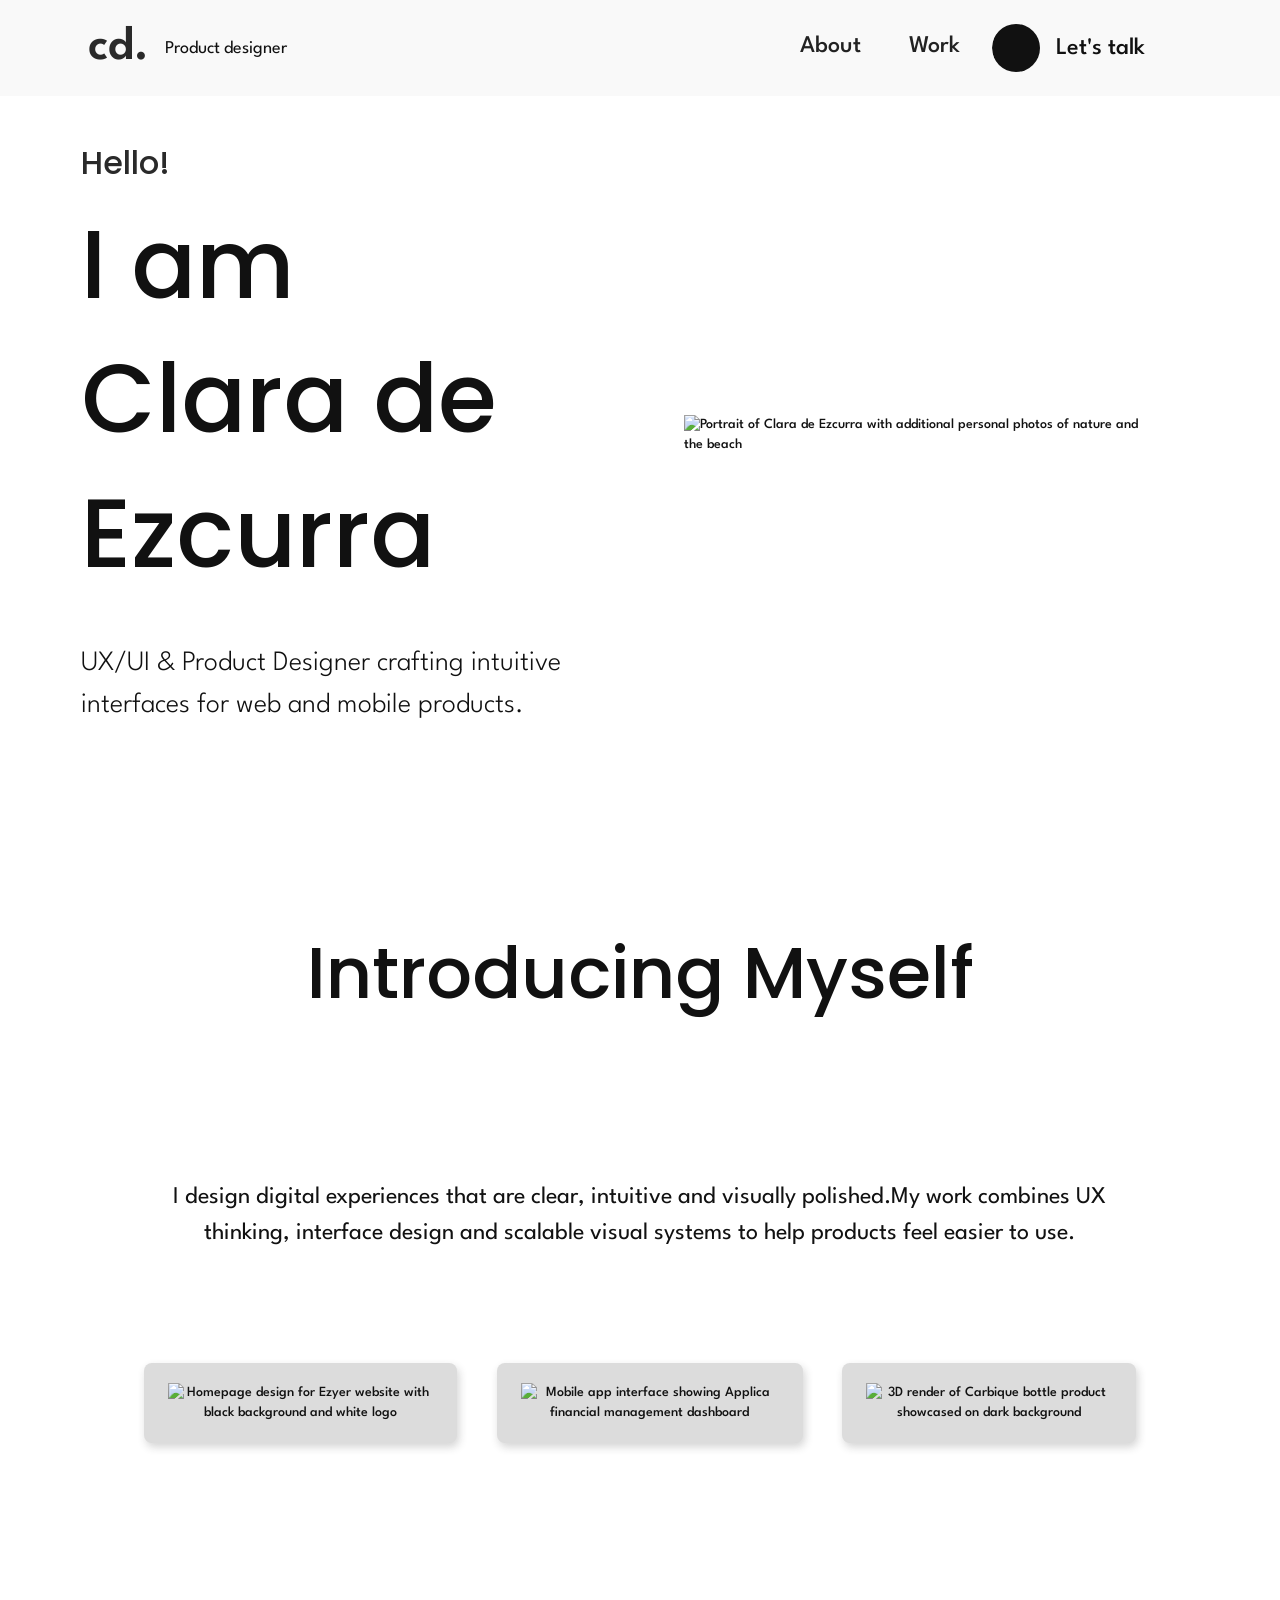
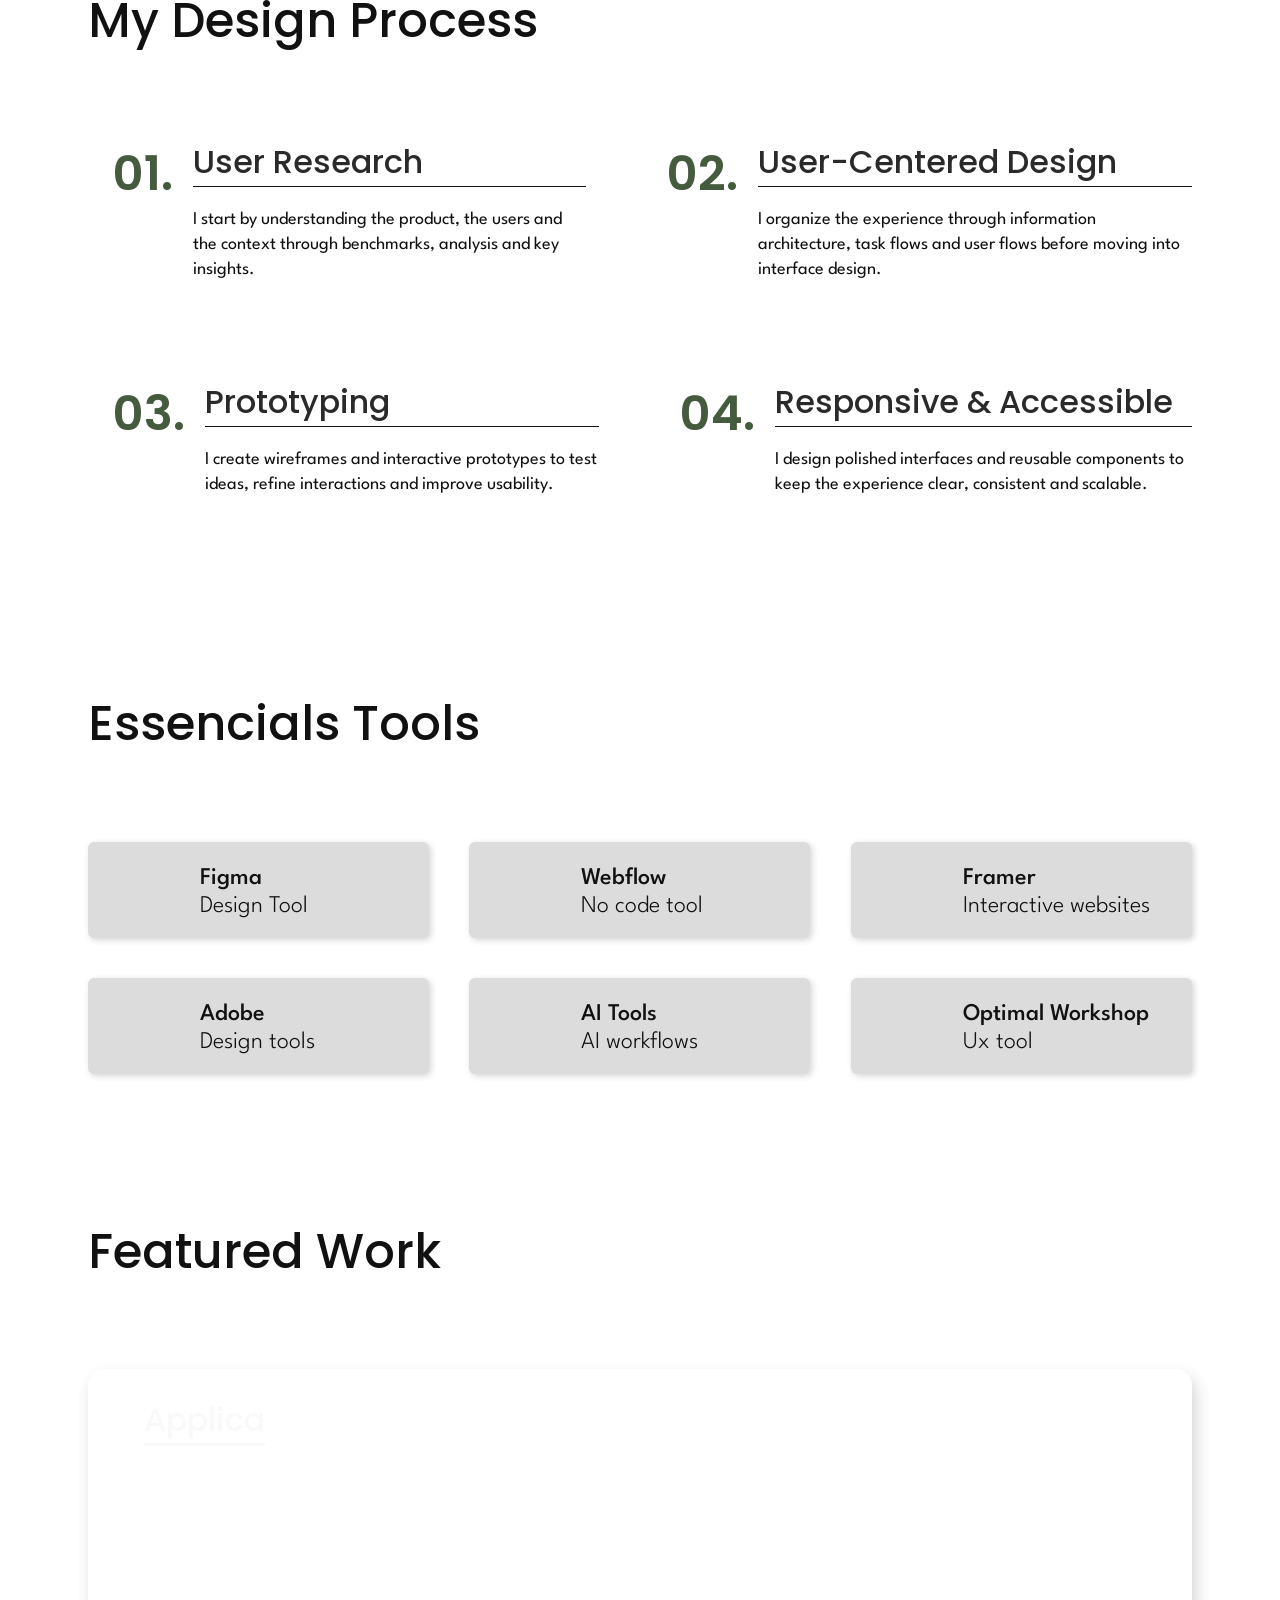
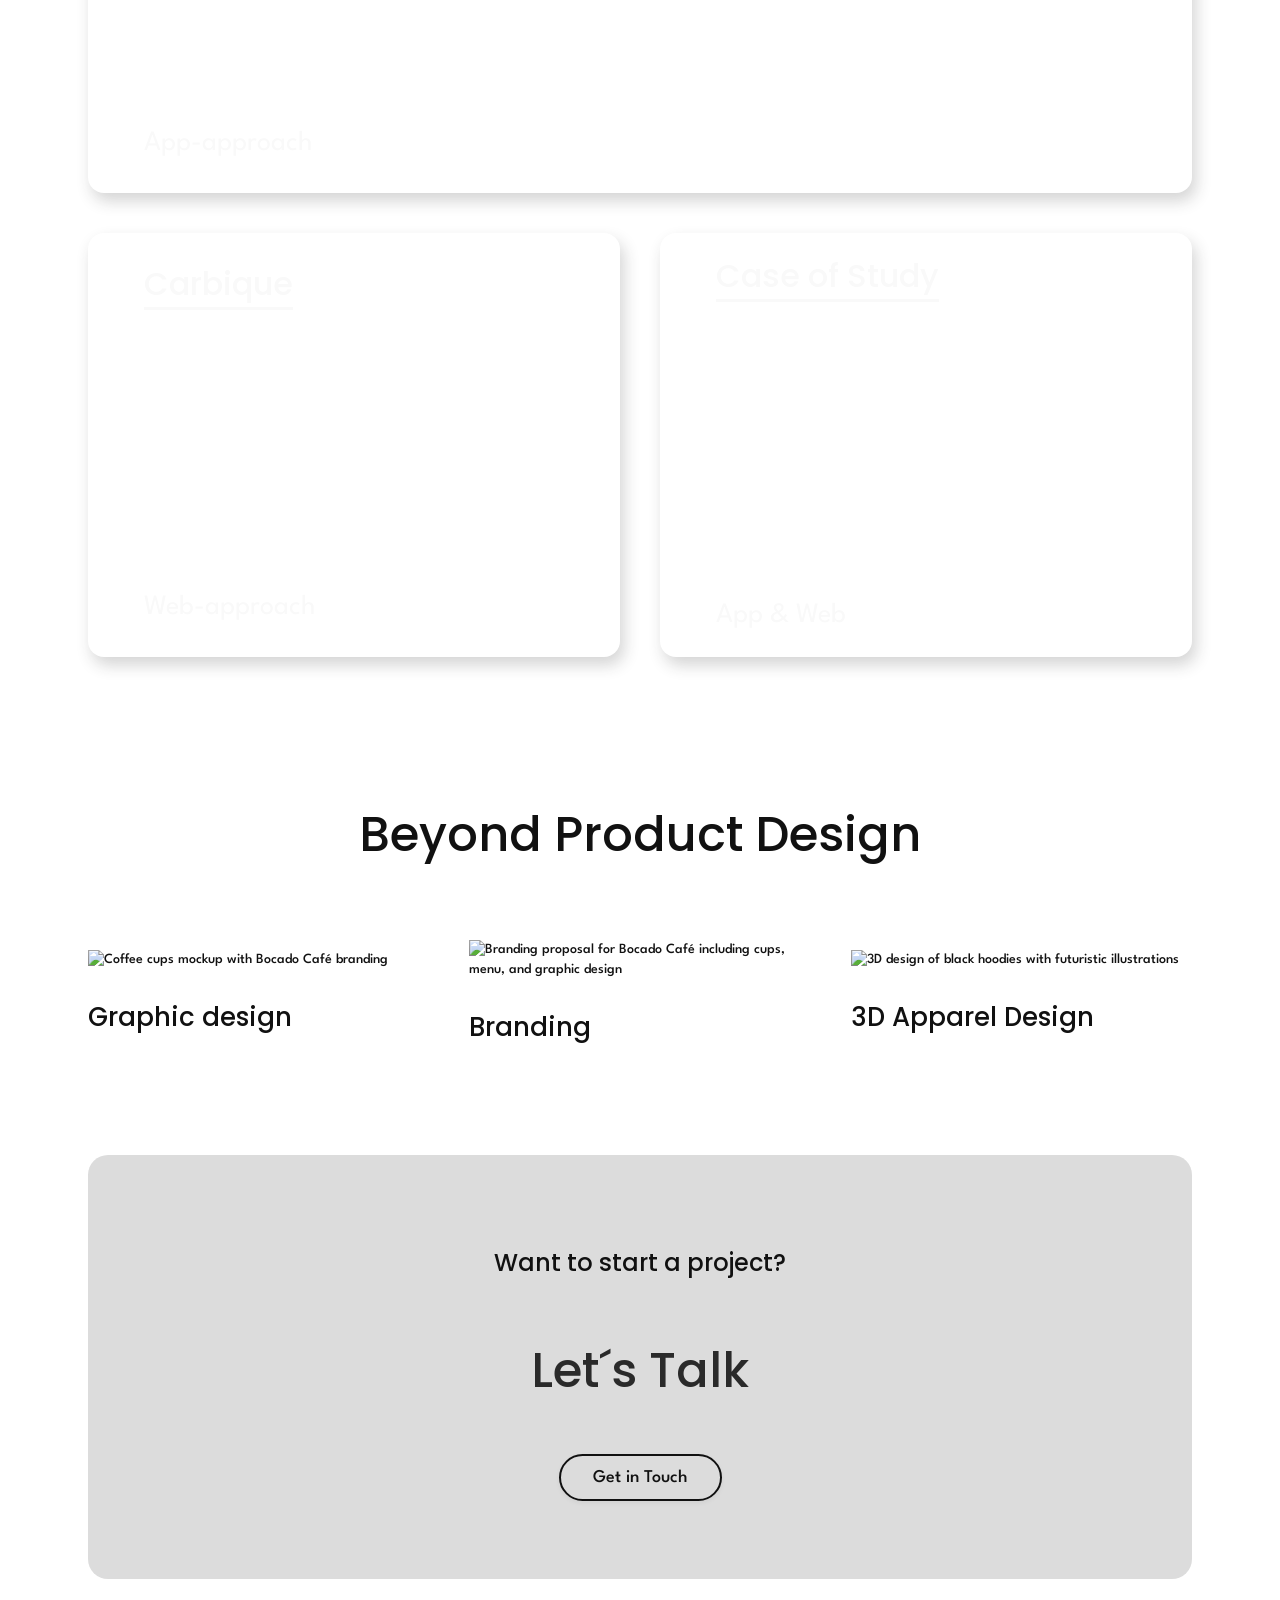
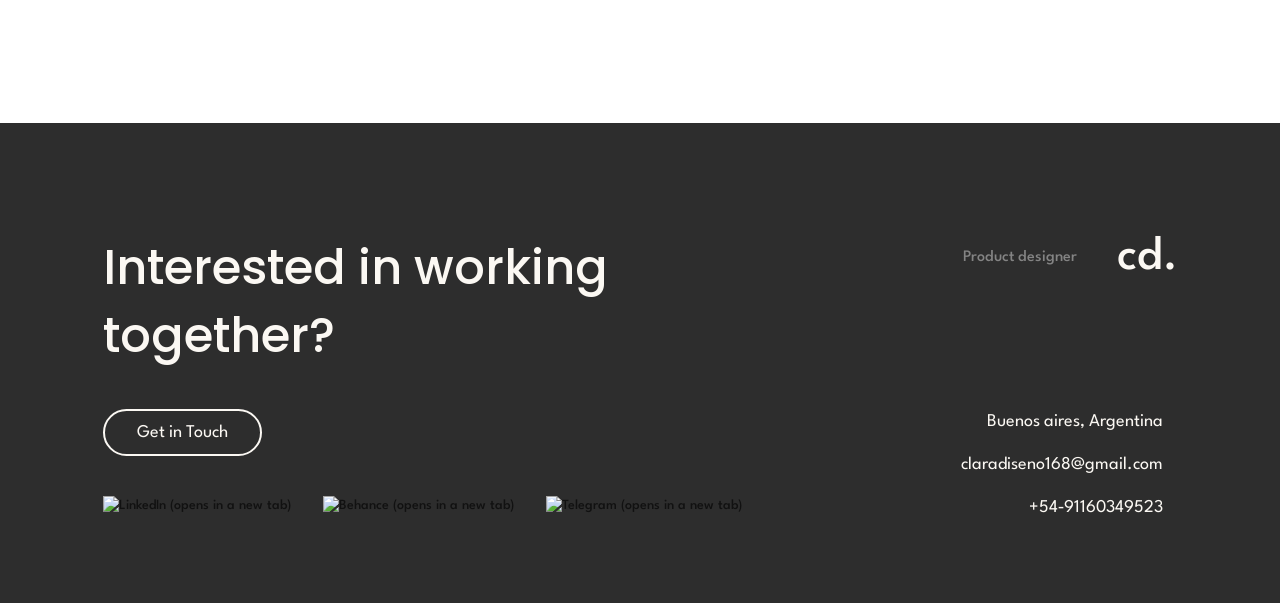
==== index.html @ dd74e13c "Portfolio: réplica estática del sitio de Webflow para Vercel Co-Authored-By: Claude Opus 5.5 <norepl" ====
<!DOCTYPE html>
<html lang="en">
<head>
<meta charset="utf-8">
<title>Clara de Ezcurra | Product Designer Portfolio</title>
<meta name="description" content="Product Designer focused on creating functional, aesthetic, and user-centered digital experiences. Portfolio showcasing UI, UX, and web design projects.">
<meta name="viewport" content="width=device-width, initial-scale=1">
<meta property="og:title" content="Clara de Ezcurra | Product Designer Portfolio">
<meta property="og:description" content="Product Designer focused on creating functional, aesthetic, and user-centered digital experiences. Portfolio showcasing UI, UX, and web design projects.">
<meta property="og:type" content="website">
<meta property="og:url" content="https://clarasportfolio.vercel.app/">
<meta name="twitter:card" content="summary_large_image">
<link rel="canonical" href="https://clarasportfolio.vercel.app/">
<link rel="icon" href="/favicon.svg" type="image/svg+xml">
<link rel="preload" href="/fonts/league-spartan-latin-500-normal.woff2" as="font" type="font/woff2" crossorigin>
<link rel="preload" href="/fonts/poppins-latin-600-normal.woff2" as="font" type="font/woff2" crossorigin>
<link rel="stylesheet" href="/js/vendor/lenis.css">
<link rel="stylesheet" href="/css/base.css">
<link rel="stylesheet" href="/css/site.css">

</head>
<body data-hide-on-scroll>
<a class="skip-link" href="#main">Skip to content</a>
<header class="navbar-4 w-nav">
  <div class="container-12 w-container">
    <a href="/" class="brand w-nav-brand" aria-label="Clara de Ezcurra, home">
      <div class="lgobrand" aria-hidden="true">cd.</div>
      <div class="text-block-25">Product designer</div>
    </a>
    <nav class="nav-menu-2 w-nav-menu" id="nav-menu" aria-label="Main">
      <a href="/about-me" class="nav-link w-nav-link">About</a>
      <a href="/#work" class="nav-link w-nav-link">Work</a>
      <div class="w-layout-hflex flex-block-48">
        <a href="mailto:claradiseno168@gmail.com" class="button4-3 w-inline-block">
          <div class="button4_circle-3"><img src="/assets/6a122b95b4c33bf17f386be2.svg" class="button2_icon-2" alt="" loading="eager" fetchpriority="high" decoding="async"></div>
          <div class="button4_text-3">Let's talk</div>
          <div class="button4_bg-2" aria-hidden="true"></div>
        </a>
      </div>
    </nav>
    <button type="button" class="menu-button-2 w-nav-button" aria-controls="nav-menu" aria-expanded="false" aria-label="Open menu">
      <img src="/assets/67b505e43dc3bf76cfbc0050.svg" class="image-33" alt="" loading="eager" fetchpriority="high" decoding="async">
    </button>
  </div>
</header>
<main id="main" tabindex="-1">
<section class="hero-section tablet" aria-labelledby="hero-title">
  <div class="heading-wrapper tablet">
    <p class="hero-heading tablet as-h5" data-reveal="1">Hello!</p>
    <div class="div-block-7">
      <h1 id="hero-title" class="heading-2 tablet" data-reveal>I am Clara de Ezcurra</h1>
      <p class="text-xlarge light tablet" data-reveal>UX/UI &amp; Product Designer crafting intuitive interfaces for web and mobile products.</p>
    </div>
  </div>
  <div class="div-block-8 tablet">
    <div data-parallax><img src="/assets/67b367d6f199a003d23c5b06.webp" class="image tablet" alt="Portrait of Clara de Ezcurra with additional personal photos of nature and the beach" loading="eager" fetchpriority="high" decoding="async" data-reveal="1"></div>
  </div>
</section>
<section class="w-layout-blockcontainer contenedor w-container" aria-labelledby="intro-title">
  <h2 id="intro-title" class="heading-introudcing tablet" data-reveal>Introducing Myself</h2>
  <p class="text-large light introducing tablet" data-reveal>I design digital experiences that are clear, intuitive and visually polished.My work combines UX thinking, interface design and scalable visual systems to help products feel easier to use.</p>
</section>
<div class="w-layout-blockcontainer container-13 w-container">
  <div class="w-layout-hflex flex-block-9 hover-zoom" data-reveal><img src="/assets/68d1d4e7781fc45c1fa7ff4a.png" class="image-34" alt="Homepage design for Ezyer website with black background and white logo" loading="lazy" decoding="async"></div>
  <div class="w-layout-hflex flex-block-9 hover-zoom" data-reveal="1"><img src="/assets/68d1d6213025be05b1f449aa.webp" class="image-34" alt="Mobile app interface showing Applica financial management dashboard" loading="lazy" decoding="async"></div>
  <div class="w-layout-hflex flex-block-9 hover-zoom" data-reveal="2"><img src="/assets/68d1d63fd07b756a6a6fa7e3.png" class="image-34" alt="3D render of Carbique bottle product showcased on dark background" loading="lazy" decoding="async"></div>
</div>
<section class="w-layout-hflex container-14" aria-labelledby="process-title">
  <div class="w-layout-vflex flex-block-10 home" data-reveal>
    <h3 id="process-title" class="heading-19">My Design Process</h3>
    <img src="/assets/67b3ca93bcd35b8eb468a129.svg" class="image-35" alt="" loading="lazy" decoding="async">
  </div>
  <div class="w-layout-hflex flex-block-11 _1">
    <div class="w-layout-hflex flex-block-14" data-reveal>
          <p class="heading-20 as-h4" aria-hidden="true">01.</p>
          <div class="w-layout-vflex flex-block-12">
            <div class="w-layout-vflex flex-block-13"><h4 class="heading-22 as-h5"><span class="sr-only">01. </span>User Research</h4></div>
            <p class="paragraph">I start by understanding the product, the users and the context through benchmarks, analysis and key insights.</p>
          </div>
        </div>
    <div class="w-layout-hflex flex-block-14" data-reveal>
          <p class="heading-20 as-h4" aria-hidden="true">02.</p>
          <div class="w-layout-vflex flex-block-12">
            <div class="w-layout-vflex flex-block-13"><h4 class="heading-22 largo as-h5"><span class="sr-only">02. </span>User-Centered Design</h4></div>
            <p class="paragraph">I organize the experience through information architecture, task flows and user flows before moving into interface design.</p>
          </div>
        </div>
  </div>
  <div class="w-layout-hflex flex-block-11">
    <div class="w-layout-hflex flex-block-14" data-reveal>
          <p class="heading-20 as-h4" aria-hidden="true">03.</p>
          <div class="w-layout-vflex flex-block-12">
            <div class="w-layout-vflex flex-block-13"><h4 class="heading-22 as-h5"><span class="sr-only">03. </span>Prototyping</h4></div>
            <p class="paragraph">I create wireframes and interactive prototypes to test ideas, refine interactions and improve usability.</p>
          </div>
        </div>
    <div class="w-layout-hflex flex-block-14" data-reveal>
          <p class="heading-20 as-h4" aria-hidden="true">04.</p>
          <div class="w-layout-vflex flex-block-12">
            <div class="w-layout-vflex flex-block-13"><h4 class="heading-22 largo as-h5"><span class="sr-only">04. </span>Responsive &amp; Accessible</h4></div>
            <p class="paragraph">I design polished interfaces and reusable components to keep the experience clear, consistent and scalable.</p>
          </div>
        </div>
  </div>
</section>
<section class="w-layout-vflex container-15" aria-labelledby="tools-title">
  <div class="w-layout-vflex flex-block-10 home" data-reveal>
    <h3 id="tools-title" class="heading-19">Essencials Tools</h3>
    <img src="/assets/67b3ca93bcd35b8eb468a129.svg" class="image-35" alt="" loading="lazy" decoding="async">
  </div>
  <div class="w-layout-hflex flex-block-15">
    <ul class="w-layout-hflex flex-block-17" role="list" style="list-style:none;margin:0;padding:0" data-reveal>
      <li class="w-layout-hflex flex-block-16" data-reveal>
            <img src="/assets/67ae2e5777fc1a4f2176844a.svg" class="image-38" alt="" loading="lazy" decoding="async">
            <div class="w-layout-hflex flex-block-18">
              <p class="paragraph-3">Figma</p>
              <p class="paragraph-4">Design Tool</p>
            </div>
          </li>
      <li class="w-layout-hflex flex-block-16" data-reveal="1">
            <img src="/assets/67ae344b33299da66de775b0.svg" class="image-38" alt="" loading="lazy" decoding="async">
            <div class="w-layout-hflex flex-block-18">
              <p class="paragraph-3">Webflow</p>
              <p class="paragraph-4">No code tool</p>
            </div>
          </li>
      <li class="w-layout-hflex flex-block-16" data-reveal="2">
            <img src="/assets/6a12352b23be8647e995f497.svg" class="image-38" alt="" loading="lazy" decoding="async">
            <div class="w-layout-hflex flex-block-18">
              <p class="paragraph-3">Framer</p>
              <p class="paragraph-4">Interactive websites</p>
            </div>
          </li>
    </ul>
    <ul class="w-layout-hflex flex-block-17" role="list" style="list-style:none;margin:0;padding:0" data-reveal>
      <li class="w-layout-hflex flex-block-16" data-reveal>
            <img src="/assets/6a1236b55d4aa63df29efef5.svg" class="image-38" alt="" loading="lazy" decoding="async">
            <div class="w-layout-hflex flex-block-18">
              <p class="paragraph-3">Adobe </p>
              <p class="paragraph-4">Design tools</p>
            </div>
          </li>
      <li class="w-layout-hflex flex-block-16" data-reveal="1">
            <img src="/assets/6a123ab5418a4b94fd72cd28.svg" class="image-38" alt="" loading="lazy" decoding="async">
            <div class="w-layout-hflex flex-block-18">
              <p class="paragraph-3">AI Tools</p>
              <p class="paragraph-4">AI workflows</p>
            </div>
          </li>
      <li class="w-layout-hflex flex-block-16" data-reveal="2">
            <img src="/assets/67ae33bc33299da66de6ed6d.svg" class="image-38" alt="" loading="lazy" decoding="async">
            <div class="w-layout-hflex flex-block-18">
              <p class="paragraph-3">Optimal Workshop</p>
              <p class="paragraph-4">Ux tool</p>
            </div>
          </li>
    </ul>
  </div>
</section>
<section id="work" class="w-layout-hflex container-16" aria-labelledby="work-title">
  <div class="w-layout-vflex flex-block-10 home" data-reveal>
    <h3 id="work-title" class="heading-19">Featured Work</h3>
    <img src="/assets/67b3ca93bcd35b8eb468a129.svg" class="image-35" alt="" loading="lazy" decoding="async">
  </div>
  <div class="w-layout-hflex flex-block-19">
    <a href="/applica" class="flex-block-20 w-inline-block hover-zoom" data-reveal>
      <div class="w-layout-vflex flex-block-21">
        <div class="text-block-28 app">Applica</div>
        <div class="text-block-29">App-approach</div>
      </div>
      <img src="/assets/67b48dfcf7be58d9970e5ed2.svg" class="image-39" alt="" loading="lazy" decoding="async">
    </a>
    <div class="w-layout-hflex flex-block-22">
      <a href="/carbique" class="flex-block-23 w-inline-block hover-zoom" data-reveal>
        <div class="w-layout-vflex flex-block-21">
          <div class="text-block-28">Carbique</div>
          <div class="text-block-29">Web-approach</div>
        </div>
        <img src="/assets/67b48dfcf7be58d9970e5ed2.svg" class="image-40" alt="" loading="lazy" decoding="async">
      </a>
      <a href="/case-of-stufy" class="case-of-study w-inline-block hover-zoom" data-reveal="1">
        <img src="/assets/67b48dfcf7be58d9970e5ed2.svg" class="image-40" alt="" loading="lazy" decoding="async">
        <div class="w-layout-vflex flex-block-21">
          <div class="text-block-28">Case of Study</div>
          <div class="text-block-29">App &amp; Web</div>
        </div>
      </a>
    </div>
  </div>
</section>
<section class="w-layout-vflex flex-block-24" aria-labelledby="beyond-title">
  <h3 id="beyond-title" class="heading-19" data-reveal>Beyond Product Design</h3>
  <ul class="w-layout-hflex flex-block-26" role="list" style="list-style:none;margin:0;padding:0">
    <li class="w-layout-vflex flex-block-27" data-reveal>
      <img src="/assets/68d3f9e705dfa0e5f7a19545.png" class="image-41" alt="Coffee cups mockup with Bocado Café branding" loading="lazy" decoding="async" data-reveal>
      <h4 class="heading-24">Graphic design</h4>
    </li>
    <li class="w-layout-vflex flex-block-27" data-reveal="1">
      <img src="/assets/68d3fb6bd72daea6e05f9b42.webp" class="image-41" alt="Branding proposal for Bocado Café including cups, menu, and graphic design" loading="lazy" decoding="async" data-reveal="1">
      <h4 class="heading-24">Branding</h4>
    </li>
    <li class="w-layout-vflex flex-block-27" data-reveal="2">
      <img src="/assets/68d3fb86029a071ce89bd195.webp" class="image-41" alt="3D design of black hoodies with futuristic illustrations" loading="lazy" decoding="async" data-reveal="2">
      <h4 class="heading-24">3D Apparel Design</h4>
    </li>
  </ul>
</section>
<section class="w-layout-vflex flex-block-28" aria-labelledby="cta-title" data-reveal>
  <div class="w-layout-vflex flex-block-29">
    <p class="heading-26 as-h5">Want to start a project?</p>
    <h2 id="cta-title" class="heading-28 as-h1">Let´s Talk</h2>
    <a href="mailto:claradiseno168@gmail.com" class="button w-button">Get in Touch</a>
  </div>
</section>
</main>
<footer class="footer-black">
  <div class="contenedor-principal-footer">
    <div class="w-layout-blockcontainer container-left-footer w-container">
      <div class="wrapper-get-in-touch">
        <h2 class="heading-15 as-h1">Interested in working together?</h2>
        <a href="mailto:claradiseno168@gmail.com" class="footer-button w-button">Get in Touch</a>
        <ul class="w-layout-hflex wrapper-figma" role="list" style="list-style:none;margin:0;padding:0">
          <li><a href="https://www.linkedin.com/in/clara-de-ezcurra-6296ba208/" class="w-inline-block" target="_blank" rel="noopener"><img src="/assets/67b89d28336baea608632e98.svg" class="image-10" alt="LinkedIn (opens in a new tab)" loading="lazy" decoding="async"></a></li>
          <li><a href="https://www.behance.net/claradiseo" class="w-inline-block" target="_blank" rel="noopener"><img src="/assets/67b89d60f9a79e5d617b1d8a.svg" class="image-12" alt="Behance (opens in a new tab)" loading="lazy" decoding="async"></a></li>
          <li><a href="https://t.me/claradeezcurra" class="w-inline-block" target="_blank" rel="noopener"><img src="/assets/67c5dfd8311103d1bea06ae4.svg" class="image-11" alt="Telegram (opens in a new tab)" loading="lazy" decoding="async"></a></li>
        </ul>
      </div>
    </div>
    <div class="w-layout-blockcontainer container-5 w-container">
      <div class="wrapper-logo-f">
        <div class="text-block-6">Product designer</div>
        <p class="heading-16 as-h1" aria-hidden="true">cd.</p>
      </div>
      <address class="w-layout-vflex wrapper-datos" style="font-style:normal">
        <div class="text-block-7">Buenos aires, Argentina</div>
        <a class="text-block-7" href="mailto:claradiseno168@gmail.com" style="text-decoration:none">claradiseno168@gmail.com</a>
        <a class="text-block-7" href="tel:+5491160349523" style="text-decoration:none">+54&#8209;91160349523</a>
      </address>
    </div>
  </div>
</footer>
<script src="/js/vendor/lenis.min.js" defer></script>
<script src="/js/main.js" defer></script>
</body>
</html>
---- js/vendor/lenis.css ----
html.lenis,
html.lenis body {
  height: auto;
}

.lenis.lenis-smooth {
  scroll-behavior: auto !important;
}

.lenis.lenis-smooth [data-lenis-prevent] {
  overscroll-behavior: contain;
}

.lenis.lenis-stopped {
  overflow: hidden;
}

.lenis.lenis-smooth iframe {
  pointer-events: none;
}
---- css/base.css ----
/* Tipografías alojadas en el propio sitio (antes: Google Fonts vía WebFont.js) */
@font-face{font-family:"League Spartan";font-style:normal;font-weight:300;font-display:swap;src:url(/fonts/league-spartan-latin-300-normal.woff2) format("woff2")}
@font-face{font-family:"League Spartan";font-style:normal;font-weight:400;font-display:swap;src:url(/fonts/league-spartan-latin-400-normal.woff2) format("woff2")}
@font-face{font-family:"League Spartan";font-style:normal;font-weight:500;font-display:swap;src:url(/fonts/league-spartan-latin-500-normal.woff2) format("woff2")}
@font-face{font-family:"League Spartan";font-style:normal;font-weight:600;font-display:swap;src:url(/fonts/league-spartan-latin-600-normal.woff2) format("woff2")}
@font-face{font-family:Poppins;font-style:normal;font-weight:400;font-display:swap;src:url(/fonts/poppins-latin-400-normal.woff2) format("woff2")}
@font-face{font-family:Poppins;font-style:normal;font-weight:500;font-display:swap;src:url(/fonts/poppins-latin-500-normal.woff2) format("woff2")}
@font-face{font-family:Poppins;font-style:normal;font-weight:600;font-display:swap;src:url(/fonts/poppins-latin-600-normal.woff2) format("woff2")}

/* Equivalente a normalize.css + webflow.css (solo lo que usa el sitio) */
*,*::before,*::after{box-sizing:border-box}
html{height:100%;-webkit-text-size-adjust:100%;font-family:sans-serif}
body{margin:0;min-height:100%;background-color:#fff;font-family:Arial,sans-serif;font-size:14px;line-height:20px;color:#333}
img{max-width:100%;vertical-align:middle;display:inline-block;border:0}
a{background-color:transparent;color:inherit}
strong{font-weight:bold}
h1,h2,h3,h4,h5,h6{font-weight:bold;margin-bottom:10px}
p{margin-top:0;margin-bottom:10px}
section{display:block}
.w-inline-block{max-width:100%;display:inline-block}
.w-layout-hflex{display:flex;flex-direction:row;align-items:flex-start}
.w-layout-vflex{display:flex;flex-direction:column;align-items:flex-start}
.w-layout-blockcontainer{max-width:940px;margin-left:auto;margin-right:auto;display:block}
.w-container{max-width:940px;margin-left:auto;margin-right:auto}
.w-container::before,.w-container::after{content:" ";grid-area:1/1/2/2;display:table}
.w-container::after{clear:both}
.w-button{display:inline-block;padding:9px 15px;background-color:#3898ec;color:#fff;border:0;line-height:inherit;text-decoration:none;cursor:pointer;border-radius:0}
@media (max-width:991px){.w-layout-blockcontainer,.w-container{max-width:728px}}
@media (max-width:767px){.w-layout-blockcontainer,.w-container{max-width:none}}

/* Navbar (reemplaza el componente w-nav de Webflow, colapsa en <=767px como el original) */
.w-nav{position:relative;background:#ddd;z-index:1000}
.w-nav::before,.w-nav::after{content:" ";grid-area:1/1/2/2;display:table}
.w-nav::after{clear:both}
.w-nav-brand{float:left;position:relative;color:#333;text-decoration:none}
.w-nav-link{vertical-align:top;color:#222;text-align:left;margin-left:auto;margin-right:auto;padding:20px;text-decoration:none;display:inline-block;position:relative}
.w-nav-menu{float:right;position:relative}
.w-nav-button{float:right;padding:18px;font-size:24px;display:none;cursor:pointer;position:relative;background:transparent;border:0;color:inherit;font:inherit;line-height:0}
@media (max-width:767px){
  .w-nav .w-nav-menu{display:none}
  .w-nav .w-nav-button{display:block}
  .w-nav.is-open .w-nav-menu{display:block!important;position:absolute;left:0;right:0;top:100%;float:none;min-width:200px;text-align:center;overflow:visible;animation:navDrop .4s ease}
  .w-nav.is-open .w-nav-link{display:block;position:relative}
}
@keyframes navDrop{from{transform:translateY(-12px);opacity:0}to{transform:none;opacity:1}}

/* ---------- Accesibilidad ---------- */
.skip-link{position:absolute;left:16px;top:-100px;z-index:2000;padding:12px 20px;background:#111;color:#fbf8f3;border-radius:40px;font-family:"League Spartan",sans-serif;font-size:18px;text-decoration:none;transition:top .2s ease}
.skip-link:focus{top:16px}
.sr-only{position:absolute!important;width:1px;height:1px;padding:0;margin:-1px;overflow:hidden;clip:rect(0,0,0,0);white-space:nowrap;border:0}
:focus{outline:none}
:focus-visible{outline:3px solid #0a6050;outline-offset:4px;border-radius:4px}
.footer-black :focus-visible{outline-color:#0a6050}
main:focus{outline:none}

/* ---------- Animaciones (equivalentes a las interacciones de Webflow) ---------- */
/* Aparición al hacer scroll: se activa solo si hay JS y el usuario no pidió reducir movimiento */
.js-motion [data-reveal]{opacity:0;transform:translate3d(0,60px,0);will-change:transform,opacity}
.js-motion [data-reveal].is-revealed{opacity:1;transform:none;
  transition:transform var(--rv-dur,1200ms) cubic-bezier(.165,.84,.44,1) var(--rv-delay,0ms),
             opacity var(--rv-dur,1200ms) ease-in var(--rv-delay,0ms)}
[data-reveal="1"]{--rv-dur:1100ms;--rv-delay:300ms}
[data-reveal="2"]{--rv-dur:1000ms;--rv-delay:600ms}
[data-reveal="3"]{--rv-dur:1000ms;--rv-delay:900ms}

/* Navbar que se esconde al bajar y aparece al subir (Home y About) */
[data-hide-on-scroll] .w-nav{transition:transform .4s cubic-bezier(.25,.46,.45,.94)}
[data-hide-on-scroll].nav-hidden .w-nav{transform:translate3d(0,-100px,0)}
[data-hide-on-scroll].nav-hidden .w-nav:focus-within{transform:none}

/* Hover en cards de proyectos */
.hover-zoom{transition:transform .3s ease-in-out}
@media (hover:hover){.hover-zoom:hover,.hover-zoom:focus-visible{transform:scale(1.05)}}

/* Parallax con el mouse */
[data-parallax]{transition:transform .15s linear;will-change:transform}

/* Botón "Let's talk" (navbar) — solo desktop, como en Webflow */
.button4_bg-2{transition:width .5s cubic-bezier(.075,.82,.165,1)}
.button4_text-3{transition:color .5s cubic-bezier(.075,.82,.165,1)}
.button2_icon-2{transition:transform .4s cubic-bezier(.075,.82,.165,1)}
@media (min-width:992px) and (hover:hover){
  .button4-3:hover .button4_bg-2,.button4-3:focus-visible .button4_bg-2{width:100%}
  .button4-3:hover .button4_text-3,.button4-3:focus-visible .button4_text-3{color:#fff;transition-duration:.2s}
  .button4-3:hover .button2_icon-2,.button4-3:focus-visible .button2_icon-2{transform:translateX(.5em);transition-duration:.5s}
}

/* Botón "See my full project" */
.flecha-boton{transition:transform .2s ease-out}
.boton-see:hover .flecha-boton,.boton-see:focus-visible .flecha-boton{transform:rotate(40deg)}

/* Respeto de "reducir movimiento" (WCAG 2.3.3) */
@media (prefers-reduced-motion:reduce){
  *,*::before,*::after{animation-duration:.01ms!important;animation-iteration-count:1!important;transition-duration:.01ms!important;scroll-behavior:auto!important}
  [data-hide-on-scroll].nav-hidden .w-nav{transform:none}
  .hover-zoom:hover{transform:none}
}
---- css/site.css ----
:root{--text-primary:#111;--text-terciary:#111;--boton-text-2:#395b53;--bg-banner:hsla(42.86, 26.74%, 89.99%, 1);--text-heading:#2a2a2a;--boton-texto-2:rgba(57, 91, 83, 1);--boton-texto-3:rgba(251, 248, 243, 1);--iconos-secondary:#fbf8f3;--text-secondary:#fbf8f3;--bg:#f9f9f9;--boton-border-terciary:#2d2d2d;--card-3:#135887;--boton-border-primary:#0a6050;--boton-texto:rgba(10, 96, 80, 1);--card-2:#395b53;--banner-boton-hover:rgba(240, 236, 227, 1);--card-1:#455b3d;--t5a:16px;--pad4a:12px;--gap0a:0px;--radio8a:40px;--lineas:#f0ece3;--boton-border-contrast:#fbf8f3;--iconos-primary:#2d2d2d;--t3:8px;--pad5:16px;--gap0b:0px;--radio8b:40px;--botones-presionado:rgba(57, 91, 83, 1);--t5b:16px;--pad4b:12px;--border-principal:rgba(10, 96, 80, 1);--banner-boton-default:rgba(240, 236, 227, 1);--boton-text-4:#2d2d2d;--boton-text-3:#fbf8f3;--font-text:'League Spartan', sans-serif;--border-secundario:rgba(57, 91, 83, 1);--card-4:#30596f;--banner-boton-presionado:rgba(57, 91, 83, 1);--bg-footer:#f9f9f9;--text-accent:#0a6050;--boton-text-1:#0a6050;--ancho-desktop:1680px;--font-heading:Poppins, sans-serif}
body{font-family:League Spartan;color:var(--text-primary);font-size:14px;line-height:20px;font-weight:500}
h1,.as-h1{margin-top:20px;margin-bottom:10px;font-family:Poppins;color:var(--text-heading);font-size:96px;line-height:140%;font-weight:600}
h2,.as-h2{margin-top:20px;margin-bottom:10px;font-family:Poppins;color:var(--text-heading);font-size:72px;line-height:130%;font-weight:600}
h3,.as-h3{margin-top:20px;margin-bottom:10px;font-family:Poppins;color:var(--text-heading);font-size:56px;line-height:130%;font-weight:600}
h4,.as-h4{margin-top:10px;margin-bottom:10px;font-family:Poppins;color:var(--text-heading);font-size:48px;line-height:120%;font-weight:600}
h5,.as-h5{margin-top:10px;margin-bottom:10px;font-family:Poppins;color:var(--text-heading);font-size:32px;line-height:120%;font-weight:600}
.heading-2.tablet{width:auto;max-width:500px;color:var(--text-primary)}
.button4_circle-2{position:relative;z-index:1;display:flex;width:56px;height:100%;justify-content:center;align-items:center;border-top-left-radius:99px;border-top-right-radius:99px;border-bottom-left-radius:99px;border-bottom-right-radius:99px;background-color:#111}
.text-block-4{display:flex;height:auto;min-height:64px;justify-content:flex-start;align-items:flex-start;color:var(--text-terciary);font-size:28px;font-weight:300}
.nav-menu{position:relative;display:flex;margin-right:0px;margin-left:auto;justify-content:flex-end;align-items:center}
.container-4{display:flex;max-width:1280px;margin-right:auto;margin-left:auto;justify-content:center;align-items:center;grid-column-gap:16px;grid-row-gap:16px}
.flex-block-16{width:480px;height:96px;padding-top:16px;padding-right:0px;padding-bottom:16px;padding-left:32px;justify-content:flex-start;align-items:center;grid-column-gap:32px;grid-row-gap:32px;border-top-left-radius:6px;border-top-right-radius:6px;border-bottom-left-radius:6px;border-bottom-right-radius:6px;background-color:hsla(0, 0.00%, 86.27%, 1.00);box-shadow:2px 2px 6px 0 hsla(0, 0.00%, 16.47%, 0.20)}
.heading-introudcing{max-width:1062px;margin-top:24px;margin-right:auto;margin-bottom:0px;margin-left:auto;color:var(--text-heading);font-weight:500;text-align:center}
.button-nav-2{position:relative;display:flex;padding-top:8px;padding-right:12px;padding-bottom:8px;padding-left:12px;justify-content:center;align-items:center;flex-grow:0;flex-shrink:0;flex-basis:auto;grid-column-gap:12px;grid-row-gap:12px;border-top-style:solid;border-top-width:1.5px;border-top-color:black;border-right-style:solid;border-right-width:1.5px;border-right-color:black;border-bottom-style:solid;border-bottom-width:1.5px;border-bottom-color:black;border-left-style:solid;border-left-width:1.5px;border-left-color:black;border-top-left-radius:64px;border-top-right-radius:64px;border-bottom-left-radius:64px;border-bottom-right-radius:64px;opacity:1;color:#2d2d2d;font-size:18px;line-height:150%;text-decoration:none}
.button-nav-2:hover{display:flex}
.button-nav-2:active{box-shadow:inset 1px 2px 6px 5px rgba(0,0,0,0.2)}
.hero-heading{margin-top:0px;margin-bottom:0px;color:var(--text-terciary);font-weight:500}
.more-about-me-7{margin-top:0px;margin-bottom:0px;font-family:League Spartan, sans-serif;color:var(--boton-texto-2);font-size:16px;line-height:150%;font-weight:500;text-align:center;text-decoration:none}
.heading-introudcing.tablet{margin-top:0px;color:var(--text-primary)}
.flex-block-19{width:100%;flex-direction:column;justify-content:center;flex-wrap:nowrap;align-items:center;grid-column-gap:40px;grid-row-gap:40px}
.more-about-me-6{margin-top:0px;margin-bottom:0px;font-family:League Spartan, sans-serif;color:var(--boton-texto-3);font-size:16px;line-height:150%;font-weight:500;text-align:center;text-decoration:none}
.text-medium.medium{color:var(--text-heading);font-weight:500}
.atomo-icono-flecha{display:flex;width:24px;height:24px;justify-content:center;align-items:center;border-top-left-radius:56px;border-top-right-radius:56px;border-bottom-left-radius:56px;border-bottom-right-radius:56px;background-color:rgba(26, 26, 26, 1);text-decoration:none}
.only{display:flex;margin-top:0px;margin-bottom:0px;justify-content:center;align-items:center;color:var(--text-secondary);font-size:56px;font-weight:500;text-align:center}
.text-regular.semibold{font-weight:600}
.molecula-contenedor-presnetacion-desktop{display:flex;width:100%;padding-right:72px;padding-left:72px;justify-content:flex-start;align-items:flex-end;grid-column-gap:64px;text-decoration:none}
.text-large.medium{line-height:150%;font-weight:500;text-decoration-thickness:2px}
.more-about-me-9{margin-top:0px;margin-bottom:0px;font-family:League Spartan, sans-serif;color:var(--boton-texto-3);font-size:14px;line-height:150%;font-weight:500;text-align:center;text-decoration:none}
.heading-26{margin-top:0px;margin-bottom:0px;color:var(--text-primary);font-size:24px;font-weight:500;text-align:center}
.heading-5{line-height:140%;font-weight:500}
.text-block-23{font-size:48px;line-height:150%;font-weight:600}
.div-block-logo.celular{max-width:0px}
.utility-page-form{display:flex;flex-direction:column;align-items:stretch}
.carbique{margin-top:96px;background-color:var(--bg)}
.text-chiquito-card{position:absolute;left:auto;top:0%;right:56%;bottom:auto;display:flex;flex-direction:column;flex-wrap:nowrap;align-items:flex-end;font-size:14px;line-height:150%;font-weight:400;text-align:right}
.text-medium-2{color:#545454;font-size:18px;line-height:150%;font-weight:400}
.contenedor.tools-2{display:flex;margin-top:0px;margin-right:auto;margin-left:auto}
.div-block-22{display:flex;flex-direction:row;justify-content:center;flex-wrap:nowrap;align-items:center}
.banner.applica{width:100%;height:428px;background-image:@img_68d440140162e6ca90cc3642;background-size:cover}
.vectors-wrapper{display:flex;width:12px;height:7.226146697998047px;justify-content:center;align-items:center;text-decoration:none;object-fit:cover}
.paragraph-3{margin-bottom:0px;font-size:24px;line-height:120%}
.button4_text-2{position:relative;z-index:1}
.logo{display:flex;padding-top:0px;padding-right:0px;padding-bottom:0px;padding-left:0px;align-items:center;color:var(--text-primary);font-weight:600;text-decoration:none;text-decoration-color:var(--boton-border-terciary);text-decoration-style:solid;text-decoration-thickness:2px;text-underline-position:under}
.container-8{display:flex;width:auto;max-width:1280px;justify-content:space-between;align-items:center}
.image-36{max-height:2%;max-width:100%;font-size:2px;line-height:2px}
.lottie-animation-3{border-top-left-radius:16px;border-top-right-radius:16px;border-bottom-left-radius:16px;border-bottom-right-radius:16px}
.text-block-19{color:var(--text-secondary);font-size:24px;line-height:48px;font-weight:400;letter-spacing:0px}
.grid{display:flex;padding-right:0px;flex-direction:row;justify-content:center;flex-wrap:nowrap;align-items:flex-start;grid-template-areas:"Area"}
.hero-section{display:flex;max-width:1280px;margin-top:88px;margin-right:auto;margin-bottom:20px;margin-left:auto;flex-direction:row;justify-content:center;flex-wrap:nowrap;align-items:center}
.flex-block-43{justify-content:center;align-items:center;grid-column-gap:104px;grid-row-gap:104px}
.text-block-31{color:var(--text-terciary);font-size:18px;line-height:120%;font-weight:400;text-align:right}
.body-2{margin-top:96px;background-color:var(--bg)}
.linea-titulo.product-d{background-color:var(--card-3)}
.flecha-card{position:absolute;left:auto;top:auto;right:0px;bottom:0%;z-index:1;display:block;width:auto;max-height:96px;max-width:96%;margin-right:0px;margin-bottom:0px;margin-left:auto;float:none;opacity:1}
.contenedor-cards{display:flex;max-width:1280px;margin-top:0px;margin-right:auto;margin-bottom:0px;margin-left:0px;padding-right:24px;padding-left:24px;flex-direction:row;justify-content:flex-start;flex-wrap:wrap;align-items:center;grid-column-gap:48px;grid-row-gap:48px}
.heading-wrapper.tablet{max-height:636px;max-width:50%}
.main-button{display:flex;max-width:166px;margin-right:auto;margin-bottom:16px;margin-left:auto;padding-top:16px;padding-right:12px;padding-bottom:16px;padding-left:12px;flex-direction:row;justify-content:center;flex-wrap:nowrap;align-items:center;border-top-style:solid;border-top-width:2px;border-top-color:var(--boton-border-primary);border-right-style:solid;border-right-width:2px;border-right-color:var(--boton-border-primary);border-bottom-style:solid;border-bottom-width:2px;border-bottom-color:var(--boton-border-primary);border-left-style:solid;border-left-width:2px;border-left-color:var(--boton-border-primary);border-top-left-radius:80px;border-top-right-radius:80px;border-bottom-left-radius:80px;border-bottom-right-radius:80px;background-color:var(--bg);transition-property:all;transition-duration:200ms;transition-timing-function:ease;color:var(--boton-texto);font-size:18px;line-height:150%;text-align:center;text-decoration:none;vertical-align:middle}
.main-button:hover{background-color:var(--card-2);box-shadow:0 4px 12px 0 hsla(0, 0.00%, 17.65%, 0.25);transform:translate(0px, -2px);color:var(--boton-texto-3)}
.main-button:active{border-top-color:var(--boton-text-2);border-right-color:var(--boton-text-2);border-bottom-color:var(--boton-text-2);border-left-color:var(--boton-text-2);background-color:var(--banner-boton-hover);box-shadow:inset 0 4px 12px 0 rgba(0,0,0,0.2);transform:translate(0px, -2px);color:var(--boton-texto-2)}
.ux-ui-section.graphic{background-color:var(--card-2)}
.lottie{overflow:hidden;width:100%;height:auto;margin-right:0px;margin-left:0px;padding-top:0px;padding-right:0px;padding-left:0px;flex-direction:column;justify-content:center;flex-wrap:nowrap;align-items:center;border-top-left-radius:16px;border-top-right-radius:16px;border-bottom-left-radius:16px;border-bottom-right-radius:16px}
.heading-28{font-size:48px;font-weight:500}
.banner.case-of-study{width:100%}
.ux-ui-section{position:static;display:flex;height:336px;max-height:336px;margin-top:0px;justify-content:center;align-items:center;background-color:var(--card-1)}
.banner.case{background-image:@img_6902260d257944229fbe5163}
.subtitulo{color:var(--text-secondary);font-size:18px;line-height:150%;font-weight:400}
.body-3{margin-top:96px;background-color:var(--bg)}
.div-block-33{display:flex;padding-top:6px;padding-right:6px;padding-bottom:6px;padding-left:6px;justify-content:center;align-items:center}
.linea{display:block;height:100%;max-height:none;max-width:560px;margin-right:auto;margin-left:0px;padding-left:0px;flex-grow:0;flex-shrink:0;flex-basis:auto;vertical-align:baseline}
.flex-block-47{width:100%;justify-content:center;align-items:flex-start}
.text-regular.light{font-weight:300}
.atomo-boton-banner{display:flex;width:166px;padding-top:var(--t5a);padding-right:var(--pad4a);padding-bottom:var(--t5a);padding-left:var(--pad4a);justify-content:center;align-items:center;grid-column-gap:var(--gap0a);border-top-style:solid;border-top-width:2px;border-top-color:var(--boton-border-primary);border-right-style:solid;border-right-width:2px;border-right-color:var(--boton-border-primary);border-bottom-style:solid;border-bottom-width:2px;border-bottom-color:var(--boton-border-primary);border-left-style:solid;border-left-width:2px;border-left-color:var(--boton-border-primary);border-top-left-radius:var(--radio8a);border-top-right-radius:var(--radio8a);border-bottom-left-radius:var(--radio8a);border-bottom-right-radius:var(--radio8a);background-color:rgba(240, 236, 227, 1);text-decoration:none}
.div-graphic-card{position:relative;display:flex;margin-top:auto;margin-right:auto;margin-bottom:auto;margin-left:auto;flex-direction:column;justify-content:space-around;flex-wrap:nowrap;align-items:flex-start;grid-column-gap:260px;grid-row-gap:260px}
.featured-work{max-width:1280px;margin-right:auto;margin-left:0px;justify-content:center;align-items:flex-start}
.flex-block-22{width:100%;justify-content:center;align-items:center;grid-column-gap:40px;grid-row-gap:40px}
.wrapper-image{max-width:50%;margin-left:auto}
.container.classes-text{display:flex;max-width:1440px}
.contenedor-principal-footer{display:flex;height:480px;justify-content:center;align-items:center}
.text-block-26{outline-color:#111;outline-offset:0px;outline-style:none;outline-width:0px;color:var(--text-primary);font-size:18px;line-height:150%;text-decoration:none;-webkit-text-stroke-width:0px;text-decoration-style:solid;text-decoration-skip-ink:none;mix-blend-mode:normal}
.text-block-26:hover{color:var(--text-secondary)}
.text-chiquito-card.product{left:auto;right:48%}
.div-block-19{display:flex;margin-top:auto;margin-bottom:auto;justify-content:center;align-items:center;order:0}
.text-block-18{color:var(--text-secondary)}
.image-17{width:48px;height:48px}
.text-block-8{display:flex;margin-right:auto;margin-bottom:24px;margin-left:auto;padding-top:2px;justify-content:center;align-items:center;color:var(--lineas);line-height:120%;font-weight:300}
.tool-figma{display:flex;width:314px;max-height:76px;max-width:314px;margin-right:auto;margin-left:auto;padding-top:0px;padding-bottom:0px;padding-left:0px;justify-content:flex-start;align-items:center;border-top-style:solid;border-top-width:1px;border-top-color:hsla(0, 0.00%, 0.00%, 0.00);border-right-style:solid;border-right-width:1px;border-right-color:hsla(0, 0.00%, 0.00%, 0.00);border-bottom-style:solid;border-bottom-width:1px;border-bottom-color:hsla(0, 0.00%, 0.00%, 0.00);border-left-style:solid;border-left-width:1px;border-left-color:hsla(0, 0.00%, 0.00%, 0.00);border-top-left-radius:4px;border-top-right-radius:4px;border-bottom-left-radius:4px;border-bottom-right-radius:4px;background-color:var(--bg-banner)}
.footer{height:auto;max-height:none;max-width:none;margin-top:0px;margin-bottom:0px;padding-top:48px;padding-bottom:48px}
.button4-2{position:relative;z-index:1;display:flex;overflow:hidden;width:200px;height:56px;padding-right:8px;padding-left:0px;justify-content:flex-start;align-items:center;grid-column-gap:16px;border-top-left-radius:99px;border-top-right-radius:99px;border-bottom-left-radius:99px;border-bottom-right-radius:99px}
.div-block-20{display:flex;margin-right:auto;margin-bottom:0px;align-items:center;grid-column-gap:16px;grid-row-gap:16px}
.text-xlarge.regular{font-weight:400}
.footer-button{padding-top:8px;padding-right:32px;padding-bottom:8px;padding-left:32px;border-top-style:solid;border-top-width:2px;border-top-color:var(--boton-border-contrast);border-right-style:solid;border-right-width:2px;border-right-color:var(--boton-border-contrast);border-bottom-style:solid;border-bottom-width:2px;border-bottom-color:var(--boton-border-contrast);border-left-style:solid;border-left-width:2px;border-left-color:var(--boton-border-contrast);border-top-left-radius:64px;border-top-right-radius:64px;border-bottom-left-radius:64px;border-bottom-right-radius:64px;background-color:transparent;color:var(--boton-texto-3);font-size:18px;line-height:150%;font-weight:400}
.footer-button:hover{background-color:var(--bg);color:var(--text-heading)}
.text-light.light{font-weight:300}
.contenedor-lista{display:flex;width:986px;max-width:1062px;margin-right:0px;margin-bottom:0px;margin-left:0px;padding-top:16px;padding-right:24px;padding-bottom:32px;padding-left:24px;flex-direction:row;justify-content:space-between;flex-wrap:nowrap;align-items:center;align-self:auto;order:0;grid-column-gap:0%;grid-row-gap:0%;border-bottom-style:none;border-bottom-width:0px;border-bottom-color:var(--text-terciary);font-weight:300}
.image-41{max-width:100%}
.footer-black{display:flex;margin-bottom:0px;flex-direction:column;justify-content:space-between;flex-wrap:nowrap;align-items:stretch;background-color:var(--iconos-primary)}
.flex-block-12{width:87%;justify-content:center;align-items:flex-start;grid-column-gap:20px;grid-row-gap:20px;border-bottom-style:solid;border-bottom-width:0px;border-bottom-color:hsla(0, 0.00%, 32.94%, 1.00)}
.heading-31{width:100%;margin-top:0px;margin-bottom:0px;color:var(--text-primary);font-size:40px;font-weight:500;text-align:left}
.heading-tools{display:flex;width:100%;max-width:560px;margin-top:0px;margin-right:auto;margin-bottom:16px;margin-left:0px;padding-left:0px;justify-content:flex-start;align-items:center;font-weight:500}
.text-6{width:100%;margin-top:0px;margin-bottom:16px;font-family:League Spartan;color:rgba(84, 84, 84, 1);font-size:28px;line-height:150%;font-weight:300;text-align:right;text-decoration:none}
.heading-27{color:var(--text-primary);font-size:48px}
.heading-19{display:flex;margin-top:0px;margin-bottom:0px;padding-right:0px;padding-left:0px;justify-content:flex-start;align-items:center;color:var(--text-primary);font-size:48px;line-height:140%;font-weight:500;text-align:center}
.div-block-logo{display:flex;margin-right:auto;margin-left:0px;justify-content:flex-start;align-items:center;flex-grow:0;flex-shrink:1;flex-basis:auto;grid-column-gap:16px;grid-row-gap:16px}
.image-38{width:48px;max-width:none}
.atomoboton-principal-2{display:flex;padding-top:var(--t3);padding-right:var(--pad5);padding-bottom:var(--t3);padding-left:var(--pad5);justify-content:center;align-items:center;flex-grow:0;flex-shrink:1;flex-basis:auto;grid-column-gap:var(--gap0b);border-top-left-radius:var(--radio8b);border-top-right-radius:var(--radio8b);border-bottom-left-radius:var(--radio8b);border-bottom-right-radius:var(--radio8b);background-color:var(--botones-presionado);box-shadow:0 4px 8px 0 rgba(0, 0, 0, 0.25);text-decoration:none}
.contenedor-imagenes{display:flex;max-width:1220px;margin-right:auto;margin-bottom:184px;margin-left:auto;padding-top:40px;padding-right:24px;padding-bottom:40px;padding-left:24px;flex-direction:column;justify-content:center;flex-wrap:nowrap;align-items:center;grid-column-gap:24px;grid-row-gap:24px;border-top-style:solid;border-top-width:1.2px;border-top-color:var(--boton-border-terciary);border-right-style:solid;border-right-width:1.2px;border-right-color:var(--boton-border-terciary);border-bottom-style:solid;border-bottom-width:1.2px;border-bottom-color:var(--boton-border-terciary);border-left-style:solid;border-left-width:1.2px;border-left-color:var(--boton-border-terciary);border-top-left-radius:40px;border-top-right-radius:40px;border-bottom-left-radius:40px;border-bottom-right-radius:40px}
.texto-about{display:flex;margin-top:0px;margin-bottom:0px;align-items:center;font-size:18px;line-height:150%;font-weight:400}
.video{width:554px}
.container-16{display:flex;width:100%;max-width:none;margin-top:144px;margin-right:0px;margin-bottom:0px;margin-left:0px;padding-right:88px;padding-left:88px;flex-direction:column;justify-content:center;flex-wrap:nowrap;align-items:center;grid-column-gap:72px;grid-row-gap:72px}
.heading-15{max-width:520px;margin-top:24px;margin-bottom:auto;color:var(--text-secondary);font-size:48px;font-weight:500}
.flex-block-6{width:996px;max-width:none;min-width:996px;margin-right:auto;margin-bottom:0px;margin-left:auto;padding-right:0px;padding-left:0px;flex-direction:row;justify-content:space-between;flex-wrap:nowrap;align-items:center;grid-column-gap:0px;grid-row-gap:0px}
.flex-block-27{width:466px;height:auto;justify-content:center;align-items:flex-start;grid-column-gap:32px;grid-row-gap:32px}
.flex-block-33{width:100%;margin-top:72px;padding-right:88px;padding-left:88px;justify-content:space-between;align-items:flex-start}
.statehover-devicetablet{display:flex;justify-content:flex-start;align-items:flex-start;flex-grow:0;flex-shrink:1;flex-basis:auto;text-decoration:none}
.heading-24{margin-top:0px;margin-bottom:0px;color:var(--text-primary);font-size:26px;font-weight:500}
.frame-57{display:flex;width:100%;margin-bottom:16px;justify-content:flex-start;align-items:center;grid-column-gap:73px;text-decoration:none}
.div-block-34{display:flex;width:100%;justify-content:center;align-items:center}
.button-3{border-top-style:solid;border-top-width:1.5px;border-top-color:black;border-right-style:solid;border-right-width:1.5px;border-right-color:black;border-bottom-style:solid;border-bottom-width:1.5px;border-bottom-color:black;border-left-style:solid;border-left-width:1.5px;border-left-color:black;border-top-left-radius:32px;border-top-right-radius:32px;border-bottom-left-radius:32px;border-bottom-right-radius:32px;background-color:transparent;color:var(--text-heading);font-size:18px;line-height:150%;font-weight:600}
.text-block-21{width:auto;padding-right:0px;color:var(--text-primary);line-height:150%}
.flex-block-9{width:auto;height:auto;max-height:256px;max-width:476px;padding-top:20px;padding-right:24px;padding-bottom:20px;padding-left:24px;justify-content:center;align-items:center;border-top-left-radius:8px;border-top-right-radius:8px;border-bottom-left-radius:8px;border-bottom-right-radius:8px;background-color:hsla(0, 0.00%, 86.27%, 1.00);box-shadow:2px 4px 8px 0 hsla(0, 0.00%, 16.47%, 0.20)}
.text-medium.tools{margin-top:0px;margin-bottom:0px;margin-left:0px;flex-direction:column;flex-wrap:nowrap;grid-column-gap:0px;grid-row-gap:0px;color:var(--text-primary);font-weight:600;text-align:left}
.heading-16{margin-top:0px;margin-bottom:0px;margin-left:auto;font-family:League Spartan;color:var(--text-secondary);font-size:48px;line-height:120%;font-weight:500}
.image-15{width:48px;height:48px}
.div-p-desing{position:relative;display:flex;margin-top:0px;margin-bottom:0px;flex-direction:column;justify-content:space-around;flex-wrap:nowrap;align-items:flex-start;grid-column-gap:260px;grid-row-gap:260px}
.text-medium.light{font-weight:400}
.navbar{display:flex;max-width:1280px;margin-right:auto;margin-left:auto;padding-top:12px;padding-right:16px;padding-bottom:12px;padding-left:16px;justify-content:space-between;align-items:center;grid-column-gap:0px;grid-row-gap:0px;background-color:var(--bg)}
.image-19{width:552px;height:400px;align-self:center;border-top-style:solid;border-top-width:0px;border-top-color:transparent;border-right-style:solid;border-right-width:0px;border-right-color:transparent;border-bottom-style:solid;border-bottom-width:0px;border-bottom-color:transparent;border-left-style:solid;border-left-width:0px;border-left-color:transparent;border-top-left-radius:24px;border-top-right-radius:24px;border-bottom-left-radius:24px;border-bottom-right-radius:24px;vertical-align:middle}
.stateactivo-devicedesktop{display:flex;width:166px;padding-top:var(--t5b);padding-right:var(--pad4b);padding-bottom:var(--t5b);padding-left:var(--pad4b);justify-content:center;align-items:center;grid-column-gap:var(--gap0b);border-top-style:solid;border-top-width:2px;border-top-color:var(--border-principal);border-right-style:solid;border-right-width:2px;border-right-color:var(--border-principal);border-bottom-style:solid;border-bottom-width:2px;border-bottom-color:var(--border-principal);border-left-style:solid;border-left-width:2px;border-left-color:var(--border-principal);border-top-left-radius:var(--radio8b);border-top-right-radius:var(--radio8b);border-bottom-left-radius:var(--radio8b);border-bottom-right-radius:var(--radio8b);background-color:var(--banner-boton-default);text-decoration:none}
.hero-section.about-me{height:608px;max-height:608px;max-width:none;margin-top:0px;margin-bottom:144px;padding-top:88px;padding-right:80px;padding-bottom:80px;padding-left:88px;grid-column-gap:0px;grid-row-gap:0px;background-color:var(--text-heading)}
.utility-page-wrap{display:flex;width:100vw;height:100vh;max-height:100%;max-width:100%;justify-content:center;align-items:center}
.frame-58{display:flex;width:100%;margin-bottom:16px;justify-content:flex-start;align-items:center;grid-column-gap:207px;text-decoration:none}
.card-specific{position:relative;display:flex;overflow:visible;max-height:621px;max-width:554px;margin-right:auto;margin-left:0px;padding-top:40px;padding-right:32px;padding-bottom:40px;padding-left:32px;flex-direction:column;justify-content:center;flex-wrap:nowrap;align-items:flex-start;border-top-style:solid;border-top-width:1px;border-top-color:#545454;border-right-style:solid;border-right-width:1px;border-right-color:#545454;border-bottom-style:solid;border-bottom-width:1px;border-bottom-color:#545454;border-left-style:solid;border-left-width:1px;border-left-color:#545454;border-top-left-radius:24px;border-top-right-radius:24px;border-bottom-left-radius:24px;border-bottom-right-radius:24px}
.heading-19.violet{padding-right:32px;padding-left:32px;justify-content:center;align-items:center;border-bottom-style:solid;border-bottom-width:6px;border-bottom-color:#6739e1}
.container-12{display:flex;max-width:none;margin-right:0px;margin-left:0px;padding-top:12px;padding-right:88px;padding-bottom:12px;padding-left:88px;justify-content:space-between;align-items:center}
.section-call-to-action{height:600px;max-height:601px;margin-top:160px;margin-bottom:88px;border-top-left-radius:40px;border-top-right-radius:40px;background-color:var(--bg-banner)}
.button-nav{position:relative;display:flex;padding-top:8px;padding-right:12px;padding-bottom:8px;padding-left:12px;justify-content:center;align-items:center;flex-grow:0;flex-shrink:0;flex-basis:auto;grid-column-gap:12px;grid-row-gap:12px;border-top-style:solid;border-top-width:1.5px;border-top-color:black;border-right-style:solid;border-right-width:1.5px;border-right-color:black;border-bottom-style:solid;border-bottom-width:1.5px;border-bottom-color:black;border-left-style:solid;border-left-width:1.5px;border-left-color:black;border-top-left-radius:64px;border-top-right-radius:64px;border-bottom-left-radius:64px;border-bottom-right-radius:64px;opacity:1;color:var(--boton-text-4);font-size:18px;line-height:150%;text-decoration:none}
.button-nav:hover{display:flex}
.button-nav:active{box-shadow:inset 1px 2px 6px 5px rgba(0,0,0,0.2)}
.contenedor-card-graphic{display:flex;max-width:1280px;margin-top:184px;margin-bottom:184px;flex-direction:column;justify-content:center;flex-wrap:nowrap;align-items:center;grid-column-gap:48px;grid-row-gap:48px}
.text-large.light{font-weight:300}
.text-xlarge.semibold{padding-left:0px;font-weight:600}
.conteiner-9.for{max-width:1280px}
.flex-block-10{width:auto;margin-right:auto;margin-left:auto;justify-content:center;align-items:center;grid-column-gap:12px;grid-row-gap:12px;border-top-style:solid;border-top-width:0px;border-top-color:black;border-right-style:solid;border-right-width:0px;border-right-color:black;border-bottom-style:solid;border-bottom-width:0px;border-bottom-color:black;border-left-style:solid;border-left-width:0px;border-left-color:black}
.contenedor{display:flex;max-width:100%;margin-top:144px;padding-right:48px;padding-left:48px;flex-direction:column;justify-content:center;flex-wrap:nowrap;align-items:center;grid-column-gap:56px;grid-row-gap:56px}
.heading-11{margin-top:0px;margin-bottom:0px}
.heading-22{margin-top:0px;margin-bottom:0px;line-height:150%;font-weight:500}
.text-medium.heading{display:flex;width:144px;max-width:144px;padding-top:8px;padding-right:16px;padding-bottom:8px;padding-left:16px;flex-direction:row;justify-content:flex-start;flex-wrap:nowrap;align-items:center;grid-column-gap:0px;grid-row-gap:0px;color:var(--text-terciary)}
.contenedor-cards.grpahic{margin-top:0px;margin-bottom:0px;margin-left:0px;justify-content:flex-start;align-items:center}
._01-concept-0{margin-top:0px;margin-bottom:0px;font-family:Poppins, sans-serif;color:rgba(10, 96, 80, 1);font-size:32px;line-height:120%;font-weight:500;text-decoration:none}
.card.ux-ui{height:420px;margin-bottom:0px;justify-content:space-between}
.container-6{position:relative;display:flex;max-width:none;margin-bottom:144px;padding-right:88px;padding-left:88px;flex-direction:column;justify-content:center;flex-wrap:nowrap;align-items:center;grid-column-gap:72px;grid-row-gap:72px}
.nav-link{padding-top:8px;padding-right:16px;padding-bottom:0px;padding-left:16px;font-size:24px;line-height:150%;text-underline-offset:16px}
.nav-link:hover{text-decoration:underline;text-underline-offset:8px;text-decoration-color:var(--text-heading)}
.stateactivo-devicetablet{display:flex;justify-content:flex-start;align-items:flex-start;flex-grow:0;flex-shrink:1;flex-basis:auto;text-decoration:none}
.heading-17{margin-top:0px;margin-bottom:0px;font-size:48px;line-height:140%;font-weight:500}
.flex-block-37{width:100%;justify-content:center;align-items:center;grid-column-gap:16px;grid-row-gap:16px}
.nav-link-2-copy{line-height:20%}
.flex-block-42{width:344px;height:408px;max-height:408px;max-width:344px;padding-right:48px;padding-left:48px;justify-content:center;align-items:center;grid-column-gap:56px;grid-row-gap:56px;border-top-left-radius:16px;border-top-right-radius:16px;border-bottom-left-radius:16px;border-bottom-right-radius:16px;background-color:hsla(0, 0.00%, 86.27%, 1.00)}
.flex-block-40{margin-top:144px;margin-right:auto;margin-left:auto;padding-right:88px;padding-left:88px;justify-content:center;align-items:center;grid-column-gap:96px;grid-row-gap:96px}
.image-21{max-width:50%}
.banner-image.carbique{margin-top:0px}
._01-concept-1{margin-top:0px;margin-bottom:0px;font-family:Poppins, sans-serif;color:rgba(45, 45, 45, 1);font-size:32px;line-height:120%;font-weight:500;text-decoration:none}
.heading-list.number{color:var(--card-2)}
.text-medium{color:var(--text-terciary);font-size:18px;line-height:150%;font-weight:400}
.page-navbar-2{margin-right:32px;padding-top:4px;padding-right:16px;padding-bottom:4px;padding-left:16px;color:#2d2d2d;text-decoration:none;text-underline-offset:16px;text-decoration-color:#2d2d2d;text-decoration-thickness:2px;text-underline-position:under}
.page-navbar-2:hover{text-decoration:underline}
.more-about-me-2{margin-top:0px;margin-bottom:0px;font-family:League Spartan, sans-serif;color:var(--boton-texto);font-size:18px;line-height:150%;font-weight:500;text-align:center;text-decoration:none}
.section-2{display:flex;max-width:1280px;margin-top:160px;margin-right:auto;margin-left:auto;padding-right:48px;padding-left:48px;flex-direction:column;justify-content:center;flex-wrap:nowrap;align-items:center}
.flex-block-41{width:100%;margin-top:144px;margin-right:0px;margin-bottom:144px;margin-left:0px;padding-right:88px;padding-left:88px;justify-content:center;align-items:center;grid-column-gap:72px;grid-row-gap:72px}
.button4_bg-2{position:absolute;left:0%;top:0%;right:auto;bottom:0%;z-index:0;width:0%;height:100%;border-top-left-radius:99px;border-top-right-radius:99px;border-bottom-left-radius:99px;border-bottom-right-radius:99px;background-color:#111}
.contenedor.tools{display:flex;margin-top:0px;margin-right:auto;margin-bottom:8px;margin-left:auto;padding-top:8px;padding-bottom:8px;flex-direction:row;justify-content:space-between;flex-wrap:nowrap;align-items:center}
.indicadores{margin-right:auto;padding-top:8px;padding-right:12px;padding-bottom:8px;padding-left:12px;border-top-left-radius:4px;border-top-right-radius:4px;border-bottom-left-radius:4px;border-bottom-right-radius:4px;background-color:var(--bg-banner);font-size:18px;line-height:150%;font-weight:300}
.container-10{display:flex;width:1280px;max-width:1280px;justify-content:space-between;align-items:center}
.heading-9{display:flex;min-height:64px;margin-top:0px;margin-bottom:0px;justify-content:flex-start;align-items:flex-start;font-weight:500}
.flex-block-29{justify-content:center;align-items:center;grid-column-gap:40px;grid-row-gap:40px}
.flex-block-4{max-width:none;margin-right:auto;margin-bottom:0px;margin-left:auto;padding-left:0px;justify-content:center;align-items:center;grid-column-gap:8px;grid-row-gap:8px}
.banner{height:428px;justify-content:center;align-items:center;background-image:@img_68db194a98b6cefa9fee220b;background-position:50% 50%;background-size:cover;background-repeat:no-repeat}
.card.product-desing{height:420px;margin-bottom:0px;justify-content:space-between;background-color:var(--card-3)}
.div-block-7{display:flex;flex-direction:column;flex-wrap:nowrap;align-items:flex-start;grid-column-gap:40px;grid-row-gap:40px}
.div-block-29{display:flex;margin-right:auto;margin-left:auto;flex-direction:row;justify-content:center;flex-wrap:nowrap;align-items:center;grid-column-gap:8px;grid-row-gap:8px}
.text-block-17{line-height:20%}
.card-specific.grpahic.una{display:none}
.text-block-15{font-size:18px;line-height:150%;font-weight:400}
.flex-block-13{width:100%;max-width:none;justify-content:center;align-items:flex-start;grid-column-gap:8px;grid-row-gap:8px;border-bottom-style:solid;border-bottom-width:1.5px;border-bottom-color:var(--text-terciary)}
.link-block-4{width:70px;height:70px;max-width:100%}
.ux-ui-section-copy{display:flex;height:336px;max-height:336px;justify-content:center;align-items:center;background-color:var(--card-1)}
.text-block-2{font-family:var(--font-text);font-weight:300}
.contenedor-prinicpal-footer{display:flex;height:auto;max-height:none;max-width:1280px;margin-right:auto;margin-left:auto;padding-right:48px;padding-left:48px;flex-direction:row;justify-content:space-between;flex-wrap:nowrap;align-items:center}
.navbar-2{display:flex;max-width:1280px;margin-right:auto;margin-left:auto;padding-top:12px;padding-right:16px;padding-bottom:12px;padding-left:16px;justify-content:space-between;align-items:center;grid-column-gap:0px;grid-row-gap:0px;background-color:hsla(37.50000000000008, 50.00%, 96.86%, 1.00)}
.image-7{width:474px;height:397px;border-top-left-radius:24px;border-top-right-radius:24px;border-bottom-left-radius:24px;border-bottom-right-radius:24px;background-color:var(--bg-banner);mix-blend-mode:normal;object-fit:cover}
.div-block-32{width:100%;height:auto;margin-top:144px;padding-right:88px;padding-left:88px}
.text-block-20{color:var(--text-secondary);font-size:28px;line-height:150%;font-weight:400}
.more-about-me-3{margin-top:0px;margin-bottom:0px;font-family:League Spartan, sans-serif;color:var(--boton-texto-3);font-size:18px;line-height:150%;font-weight:500;text-align:center;text-decoration:none}
.text-xlarge.light{font-weight:300}
.hero-section.tablet{max-width:100%;margin-top:144px;margin-right:0px;margin-bottom:0px;margin-left:0px;padding-right:80px;padding-left:80px;perspective:1000px;transform:none /* perspective(0px) */}
.text-block-22{margin-right:auto;margin-left:0px;color:var(--text-terciary);font-weight:400;text-decoration:none}
.container-7{display:flex;max-width:1280px;justify-content:center;align-items:center}
.ui-kit-carbique{max-width:100%}
.text-medium.semibold{font-weight:600}
.atomo-heading-secundario-presentation{display:flex;padding-top:8px;padding-right:16px;padding-bottom:8px;padding-left:16px;justify-content:flex-start;align-items:center;flex-grow:0;flex-shrink:1;flex-basis:auto;text-decoration:none}
.more-about-me-4{margin-top:0px;margin-bottom:0px;font-family:League Spartan, sans-serif;color:var(--boton-texto-2);font-size:18px;line-height:150%;font-weight:500;text-align:center;text-decoration:none}
.text-block-3{display:flex;margin-top:14px;align-items:center}
.project-for{font-size:18px;line-height:150%;font-weight:600}
.section-tools{display:flex;max-width:1280px;margin-top:160px;margin-right:auto;margin-bottom:160px;margin-left:auto;padding-right:48px;padding-left:48px;flex-direction:column;justify-content:center;flex-wrap:nowrap;align-items:center}
.div-block-3{margin-right:28px}
.atomoboton-principal{display:flex;padding-top:var(--t3);padding-right:var(--pad5);padding-bottom:var(--t3);padding-left:var(--pad5);justify-content:center;align-items:center;flex-grow:0;flex-shrink:1;flex-basis:auto;grid-column-gap:var(--gap0b);border-top-style:solid;border-top-width:2px;border-top-color:var(--border-principal);border-right-style:solid;border-right-width:2px;border-right-color:var(--border-principal);border-bottom-style:solid;border-bottom-width:2px;border-bottom-color:var(--border-principal);border-left-style:solid;border-left-width:2px;border-left-color:var(--border-principal);border-top-left-radius:var(--radio8b);border-top-right-radius:var(--radio8b);border-bottom-left-radius:var(--radio8b);border-bottom-right-radius:var(--radio8b);background-color:var(--banner-boton-default);text-decoration:none}
.flex-block-7{display:flex;width:300px;max-width:1280px;margin-top:172px;margin-right:auto;margin-left:0px;padding-left:24px;justify-content:flex-start;align-items:center;grid-column-gap:4px;grid-row-gap:4px}
.text-block-32{text-align:center}
.nav-link-2{line-height:20%}
.image-20{width:1128px}
.text-4{margin-top:0px;margin-bottom:0px;font-family:Poppins, sans-serif;color:rgba(84, 84, 84, 1);font-size:48px;line-height:140%;font-weight:500;text-decoration:none}
.button4_circle-2{position:relative;z-index:1;display:flex;width:3.5em;height:100%;justify-content:center;align-items:center;border-top-left-radius:99px;border-top-right-radius:99px;border-bottom-left-radius:99px;border-bottom-right-radius:99px;background-color:#111}
.atomo-boton-header{display:flex;box-sizing:border-box;padding-top:8px;padding-right:12px;padding-bottom:8px;padding-left:12px;justify-content:center;align-items:center;flex-grow:0;flex-shrink:1;flex-basis:auto;grid-column-gap:12px;grid-row-gap:12px;aspect-ratio:auto;border-top-style:solid;border-top-width:0px;border-top-color:hsla(0, 0.00%, 17.65%, 0.00);border-right-style:solid;border-right-width:0px;border-right-color:hsla(0, 0.00%, 17.65%, 0.00);border-bottom-style:solid;border-bottom-width:0px;border-bottom-color:hsla(0, 0.00%, 17.65%, 0.00);border-left-style:solid;border-left-width:0px;border-left-color:hsla(0, 0.00%, 17.65%, 0.00);border-top-left-radius:64px;border-top-right-radius:64px;border-bottom-left-radius:64px;border-bottom-right-radius:64px;transition-property:all;transition-duration:200ms;transition-timing-function:ease;text-decoration:none;object-fit:fill}
.logo.celular{color:var(--text-heading);font-size:48px;line-height:150%}
.flex-block-34{flex-direction:row;justify-content:flex-start;flex-wrap:nowrap;align-items:center;grid-column-gap:8px;grid-row-gap:8px}
.image-35{max-width:552px}
.text-medium-2.medium{color:#2d2d2d;font-weight:500}
.flex-block-40.carbique{grid-column-gap:72px;grid-row-gap:72px}
.contenedor-servicio{display:flex;width:auto;max-width:1280px;margin-right:auto;margin-bottom:80px;margin-left:0px;padding-right:0px;padding-left:80px;justify-content:flex-start;align-items:center;flex-grow:0;flex-shrink:0;flex-basis:auto}
.card-specific.una{display:none;margin-right:0px;margin-left:auto}
.statepresionado-devicedesktop{display:flex;width:166px;padding-top:var(--t5b);padding-right:var(--pad4b);padding-bottom:var(--t5b);padding-left:var(--pad4b);justify-content:center;align-items:center;grid-column-gap:var(--gap0b);border-top-style:solid;border-top-width:2px;border-top-color:var(--border-secundario);border-right-style:solid;border-right-width:2px;border-right-color:var(--border-secundario);border-bottom-style:solid;border-bottom-width:2px;border-bottom-color:var(--border-secundario);border-left-style:solid;border-left-width:2px;border-left-color:var(--border-secundario);border-top-left-radius:var(--radio8b);border-top-right-radius:var(--radio8b);border-bottom-left-radius:var(--radio8b);border-bottom-right-radius:var(--radio8b);background-color:var(--banner-boton-hover);text-decoration:none}
.atomoboton-principal-3{display:flex;max-width:166px;padding-top:var(--t3);padding-right:var(--pad5);padding-bottom:var(--t3);padding-left:var(--pad5);justify-content:center;align-items:center;flex-grow:0;flex-shrink:1;flex-basis:auto;grid-column-gap:var(--gap0b);border-top-style:solid;border-top-width:2px;border-top-color:var(--border-secundario);border-right-style:solid;border-right-width:2px;border-right-color:var(--border-secundario);border-bottom-style:solid;border-bottom-width:2px;border-bottom-color:var(--border-secundario);border-left-style:solid;border-left-width:2px;border-left-color:var(--border-secundario);border-top-left-radius:var(--radio8b);border-top-right-radius:var(--radio8b);border-bottom-left-radius:var(--radio8b);border-bottom-right-radius:var(--radio8b);background-color:var(--banner-boton-default);text-decoration:none}
.image-37{max-height:100%;max-width:70%}
.link-block-3{position:absolute;left:auto;top:auto;right:32px;bottom:32px;z-index:0;display:flex;overflow:visible;justify-content:center;align-items:center}
.div-block-13{display:flex;justify-content:flex-end;align-items:center;align-self:auto}
.text-medium.heading.celular{position:static;width:300px;max-width:none;min-width:144px}
.div-block-18{margin-top:0px}
.wrapper-info{width:412px;max-width:50%;margin-right:auto;padding-right:16px;padding-left:8px;justify-content:center;align-items:flex-start;grid-column-gap:40px;grid-row-gap:40px}
.image-34{display:block;width:100%;height:100%;max-height:none;max-width:none;padding-top:0px;padding-right:0px;padding-bottom:0px;padding-left:0px}
.heading-29{margin-top:0px;margin-bottom:0px;color:var(--bg);line-height:140%;font-weight:500}
.atomo-headinng--principal-presentation{display:flex;width:100%;padding-top:8px;padding-right:16px;padding-bottom:8px;padding-left:16px;flex-direction:column;justify-content:center;align-items:flex-start;text-decoration:none}
.text-block{font-weight:500}
.flex-block-45{width:100%;margin-right:0px;margin-left:0px;justify-content:center;align-items:flex-start;grid-column-gap:32px;grid-row-gap:32px}
.button{display:flex;padding-top:8px;padding-right:32px;padding-bottom:8px;padding-left:32px;justify-content:center;align-items:center;border-top-style:solid;border-top-width:2px;border-top-color:var(--text-primary);border-right-style:solid;border-right-width:2px;border-right-color:var(--text-primary);border-bottom-style:solid;border-bottom-width:2px;border-bottom-color:var(--text-primary);border-left-style:solid;border-left-width:2px;border-left-color:var(--text-primary);border-top-left-radius:88px;border-top-right-radius:88px;border-bottom-left-radius:88px;border-bottom-right-radius:88px;background-color:transparent;box-shadow:0 2px 5px 0 hsla(0, 0.00%, 0.00%, 0.05);color:var(--text-primary);font-size:18px;line-height:150%;text-align:center;text-underline-position:auto}
.button:hover{background-color:var(--text-heading);box-shadow:2px 4px 5px 0 hsla(0, 0.00%, 0.00%, 0.11);color:var(--bg)}
.lottie.task{grid-column-gap:32px;grid-row-gap:32px}
.texto-tool{display:flex;height:34px;max-height:34px;margin-top:14px;margin-right:auto;margin-bottom:14px;margin-left:0px;flex-direction:column;justify-content:center;flex-wrap:nowrap;align-items:flex-start;flex-grow:0;flex-shrink:1;flex-basis:auto;grid-column-gap:0px;grid-row-gap:0px;object-fit:none}
.text-card{position:static;left:0%;top:auto;right:0%;bottom:0%;display:flex;margin-top:auto;margin-right:0px;margin-bottom:0px;margin-left:0px;padding-bottom:0px;padding-left:0px;justify-content:flex-start;align-items:flex-end;font-size:18px;line-height:150%;font-weight:400;text-decoration:none}
.flex-block-26{width:100%;justify-content:center;align-items:center;grid-column-gap:40px;grid-row-gap:40px}
.flex-block-5{max-width:55%;margin-right:auto}
.conteiner-4{display:flex;max-width:1280px;flex-direction:column;flex-wrap:nowrap}
.tool-figma.final{margin-right:auto;margin-left:72px;padding-top:8px;padding-bottom:8px}
.linea-titulo.product{background-color:var(--card-4)}
.navbar-2.celular{position:fixed;left:0%;top:0%;right:0%;bottom:auto;z-index:999;height:96px;max-height:104px;max-width:none;min-height:96px;box-shadow:none /* 0 6px 12px 0 hsla(37.50000000000008, 0.00%, 77.11%, 0.25) */}
.heading-20{margin-top:0px;margin-bottom:0px;color:var(--card-1);font-size:48px;line-height:150%}
.flex-block-17{width:100%;height:96px;margin-right:0px;justify-content:center;align-items:center;grid-column-gap:40px;grid-row-gap:40px}
.image-32{display:none}
.image-50{width:100%;height:auto}
.icono-menu-hamburguesa{display:none}
.image-14{width:24px;height:24px;transform:rotateX(0grad) rotateY(0deg) rotateZ(-45deg);vertical-align:baseline;cursor:pointer}
.heading-21{line-height:150%}
.div-block-30{border-top-left-radius:16px;border-top-right-radius:16px;border-bottom-left-radius:16px;border-bottom-right-radius:16px;background-color:var(--card-2)}
.heading-23{margin-top:0px;margin-right:0px;margin-bottom:0px;margin-left:0px;font-weight:400}
.h1{max-width:548px;margin-top:24px;margin-bottom:56px;padding-top:8px;padding-right:16px;padding-bottom:8px;padding-left:16px;font-family:Poppins;color:var(--text-heading);font-size:96px;line-height:140%;font-weight:500;text-decoration:none}
.heading-4{font-weight:500}
.button4_text-2{position:relative;z-index:1}
.stateactivo-devicephone{display:flex;justify-content:flex-start;align-items:flex-start;flex-grow:0;flex-shrink:1;flex-basis:auto;text-decoration:none}
.image-13{width:620px;height:auto;border-top-left-radius:24px;border-top-right-radius:24px;border-bottom-left-radius:24px;border-bottom-right-radius:24px}
.c{display:flex;width:12px;height:12px;max-height:24px;max-width:24px;margin-bottom:24px;padding-top:2px;padding-right:2px;padding-bottom:3px;padding-left:2px;justify-content:center;align-items:center;border-top-style:solid;border-top-width:1px;border-top-color:var(--text-secondary);border-right-style:solid;border-right-width:1px;border-right-color:var(--text-secondary);border-bottom-style:solid;border-bottom-width:1px;border-bottom-color:var(--text-secondary);border-left-style:solid;border-left-width:1px;border-left-color:var(--text-secondary);border-top-left-radius:20px;border-top-right-radius:20px;border-bottom-left-radius:20px;border-bottom-right-radius:20px;color:var(--text-secondary);line-height:120%;font-weight:300}
.moleculamy-services{display:flex;flex-direction:column;justify-content:flex-start;align-items:flex-start;text-decoration:none}
.container-3{position:static;display:flex;margin-top:48px;margin-left:0px;flex-direction:row;flex-wrap:nowrap}
.navbar-3{max-height:104px;min-height:96px;margin-right:auto;margin-left:auto;padding-top:12px;padding-right:16px;padding-bottom:12px;padding-left:16px}
.image{display:inline-flex;width:auto;flex-direction:column;justify-content:space-between;flex-wrap:nowrap;align-items:center}
.flex-block-46{width:100%;padding-right:88px;padding-left:88px;justify-content:center;align-items:center;grid-column-gap:72px;grid-row-gap:72px}
.text-boton-let-s{outline-color:#111;outline-offset:0px;outline-style:none;outline-width:0px;color:var(--text-primary);font-size:18px;line-height:150%;text-decoration:none;-webkit-text-stroke-width:0px;text-decoration-style:solid;text-decoration-skip-ink:none;mix-blend-mode:normal}
.text-boton-let-s:hover{color:var(--text-secondary)}
.link-block-2{display:flex}
.flex-block-25{justify-content:center;align-items:center}
.boton-see-full-copy{display:flex;margin-right:auto;padding-top:8px;padding-right:16px;padding-bottom:8px;padding-left:16px;justify-content:flex-start;align-items:center;grid-column-gap:12px;grid-row-gap:12px;border-top-style:solid;border-top-width:1.5px;border-top-color:black;border-right-style:solid;border-right-width:1.5px;border-right-color:black;border-bottom-style:solid;border-bottom-width:1.5px;border-bottom-color:black;border-left-style:solid;border-left-width:1.5px;border-left-color:black;border-top-left-radius:64px;border-top-right-radius:64px;border-bottom-left-radius:64px;border-bottom-right-radius:64px;text-decoration:none}
.boton-see-full-copy:active{box-shadow:inset 2px 2px 8px 0 rgba(0,0,0,0.2)}
.atomo-text-presentation{display:flex;width:100%;padding-top:8px;padding-right:8px;padding-bottom:8px;padding-left:8px;justify-content:flex-start;align-items:center;text-decoration:none}
.button4_bg-2{position:absolute;left:0%;top:0%;right:auto;bottom:0%;z-index:0;width:0%;height:100%;border-top-left-radius:99px;border-top-right-radius:99px;border-bottom-left-radius:99px;border-bottom-right-radius:99px;background-color:#111}
.div-block-8{display:flex;width:auto;flex-direction:column;justify-content:space-between;flex-wrap:nowrap;align-items:center}
.atomoboton-banner{display:flex;overflow-x:hidden;overflow-y:hidden;width:100%;max-width:1472px;padding-top:20px;padding-right:20px;padding-bottom:20px;padding-left:20px;justify-content:flex-start;align-items:center;grid-column-gap:20px;border-top-style:solid;border-top-width:1px;border-top-color:rgba(151, 71, 255, 1);border-right-style:solid;border-right-width:1px;border-right-color:rgba(151, 71, 255, 1);border-bottom-style:solid;border-bottom-width:1px;border-bottom-color:rgba(151, 71, 255, 1);border-left-style:solid;border-left-width:1px;border-left-color:rgba(151, 71, 255, 1);border-top-left-radius:5px;border-top-right-radius:5px;border-bottom-left-radius:5px;border-bottom-right-radius:5px;text-decoration:none}
.text-xlarge.light.tablet{max-width:500px;color:var(--text-primary)}
.ux-ui-section.product{background-color:var(--card-4)}
.flex-block{max-width:100%;margin-right:auto;margin-bottom:48px;margin-left:auto;justify-content:flex-start;align-items:flex-start}
.text-block-33{font-size:20px;line-height:150%;font-weight:400}
.image-2{width:40px;height:40px;max-height:48px;max-width:48px;padding-top:0px;padding-right:0px}
.text-block-27{line-height:20%}
.div-block-12{display:flex;justify-content:flex-start;align-items:flex-start}
.heading-18{display:flex;margin-top:0px;margin-bottom:0px;justify-content:center;align-items:center;color:var(--text-secondary);font-size:56px;font-weight:500;text-align:center}
.heading-12{margin-top:0px;margin-bottom:0px;color:var(--text-terciary);font-size:32px;line-height:120%;font-weight:500;text-align:center}
.flex-block-32{justify-content:center;align-items:center;grid-column-gap:8px;grid-row-gap:8px}
.text-block-28{font-family:Poppins;color:var(--bg);font-size:32px;line-height:120%;font-weight:500;text-decoration:underline;text-underline-offset:12px}
.container-11{display:flex;width:auto;max-width:1280px;margin-right:auto;margin-left:auto;justify-content:space-between;align-items:center}
.flex-block-24{width:100%;margin-top:144px;padding-right:88px;padding-left:88px;justify-content:center;align-items:center;grid-column-gap:72px;grid-row-gap:72px}
.boton-see{display:flex;padding-top:8px;padding-right:24px;padding-bottom:8px;padding-left:24px;justify-content:center;align-items:center;grid-column-gap:16px;grid-row-gap:16px;border-top-style:solid;border-top-width:2px;border-top-color:var(--text-primary);border-right-style:solid;border-right-width:2px;border-right-color:var(--text-primary);border-bottom-style:solid;border-bottom-width:2px;border-bottom-color:var(--text-primary);border-left-style:solid;border-left-width:2px;border-left-color:var(--text-primary);border-top-left-radius:32px;border-top-right-radius:32px;border-bottom-left-radius:32px;border-bottom-right-radius:32px;transition-property:all;transition-duration:200ms;transition-timing-function:cubic-bezier(.427, .024, .07, 1);font-size:18px;line-height:150%;font-weight:600;text-decoration:none}
.boton-see:hover{transform:scale(1.08)}
.div-product-card{position:relative;display:flex;margin-top:0px;margin-bottom:0px;flex-direction:column;justify-content:space-around;flex-wrap:nowrap;align-items:flex-start;grid-column-gap:252px;grid-row-gap:252px}
.text-xlarge{margin-top:0px;margin-bottom:0px;padding-left:0px;font-family:League Spartan;color:var(--text-heading);font-size:28px;line-height:150%;font-weight:500;text-decoration:none}
.div-block-5{display:block}
.vector{width:28px;height:28px;max-width:none}
.vector:active{filter:brightness(80%);transform:rotate(45deg)}
.wrapper-logo-f{display:flex;margin-top:24px;margin-bottom:auto;margin-left:auto;flex-direction:row;justify-content:center;flex-wrap:nowrap;align-items:center;grid-column-gap:24px;grid-row-gap:24px}
.boton-nav{display:flex;box-sizing:border-box;width:auto;max-width:none;padding-top:4px;padding-right:12px;padding-bottom:4px;padding-left:12px;justify-content:center;align-items:center;flex-grow:0;flex-shrink:0;flex-basis:auto;aspect-ratio:auto;border-top-style:solid;border-top-width:1px;border-top-color:var(--boton-border-terciary);border-right-style:solid;border-right-width:1px;border-right-color:var(--boton-border-terciary);border-bottom-style:solid;border-bottom-width:1px;border-bottom-color:var(--boton-border-terciary);border-left-style:solid;border-left-width:1px;border-left-color:var(--boton-border-terciary);border-top-left-radius:64px;border-top-right-radius:64px;border-bottom-left-radius:64px;border-bottom-right-radius:64px;background-color:var(--bg);color:var(--text-heading);font-size:18px;line-height:150%;font-weight:500;object-fit:fill}
.heading-8{font-weight:500}
.image-42{height:408px}
.heading-essencial{max-width:1280px;margin-right:auto;margin-bottom:0px;margin-left:auto;padding-left:0px;justify-content:center;align-items:center}
.container-9{max-width:1280px}
.image-23{display:none;max-height:96%;max-width:96%}
.icono-flecha{position:static;display:block;overflow:hidden;opacity:1;mix-blend-mode:normal}
.icono-flecha:hover{display:block}
.contenedor-cards.last{margin-bottom:0px}
.statehover-devicedesktop{display:flex;width:166px;padding-top:var(--t5b);padding-right:var(--pad4b);padding-bottom:var(--t5b);padding-left:var(--pad4b);justify-content:center;align-items:center;grid-column-gap:var(--gap0b);border-top-left-radius:var(--radio8b);border-top-right-radius:var(--radio8b);border-bottom-left-radius:var(--radio8b);border-bottom-right-radius:var(--radio8b);background-color:var(--banner-boton-presionado);box-shadow:0 4px 12px 0 rgba(0, 0, 0, 0.25);text-decoration:none}
.link-block-7{text-decoration:none}
.div-block{margin-right:28px}
.wrapper-contacto{max-height:192px;margin-left:auto;flex-direction:column;justify-content:space-between;flex-wrap:nowrap;align-items:flex-end;grid-column-gap:24px;grid-row-gap:24px}
.link-block{display:flex;margin-right:auto;margin-left:auto;padding-top:8px;padding-right:24px;padding-bottom:8px;padding-left:24px;justify-content:center;align-items:center;grid-column-gap:8px;grid-row-gap:8px;border-top-style:solid;border-top-width:2px;border-top-color:var(--boton-border-terciary);border-right-style:solid;border-right-width:2px;border-right-color:var(--boton-border-terciary);border-bottom-style:solid;border-bottom-width:2px;border-bottom-color:var(--boton-border-terciary);border-left-style:solid;border-left-width:2px;border-left-color:var(--boton-border-terciary);border-top-left-radius:64px;border-top-right-radius:64px;border-bottom-left-radius:64px;border-bottom-right-radius:64px;font-size:18px;line-height:140%;text-decoration:none}
.link-block:active{box-shadow:inset 2px 2px 9px 0 rgba(0,0,0,0.2);transform:scale(1.1)}
.contenedor-about.celu{margin-top:24px}
.heading-caard{margin-top:0px;margin-bottom:auto;color:var(--text-secondary);font-size:32px;line-height:120%;font-weight:500;text-decoration:underline;text-underline-offset:12px;text-decoration-color:var(--boton-border-contrast);text-decoration-thickness:2px}
.image-40{position:absolute;left:auto;top:32px;right:32px;bottom:auto;width:56px}
.text-block-29{color:var(--bg);font-size:28px;line-height:120%;font-weight:400}
.text-regular{display:flex;margin-bottom:0px;padding-bottom:0px;justify-content:flex-start;align-items:center;order:1;font-size:16px;line-height:150%;font-weight:400}
.flex-block-20{position:relative;width:100%;height:424px;padding-top:32px;padding-right:56px;padding-bottom:32px;padding-left:56px;justify-content:flex-start;align-items:center;border-top-left-radius:16px;border-top-right-radius:16px;border-bottom-left-radius:16px;border-bottom-right-radius:16px;background-image:@img_68d2fb3621873a9c3c852795;background-position:50% 50%;background-size:cover;background-repeat:no-repeat;box-shadow:4px 8px 16px 0 hsla(0, 0.00%, 16.47%, 0.20);text-decoration:none}
.container-15{display:flex;max-width:100%;margin-top:0px;margin-right:0px;margin-bottom:0px;margin-left:0px;padding-right:88px;padding-left:88px;flex-direction:column;justify-content:center;flex-wrap:nowrap;align-items:center;grid-column-gap:72px;grid-row-gap:72px}
.text-light{font-family:var(--font-text);line-height:150%;font-weight:400}
.div-block-16{margin-left:auto}
.flex-block-11{width:100%;padding-left:24px;justify-content:flex-start;align-items:center;grid-column-gap:80px;grid-row-gap:80px}
.div-block-31{display:flex;padding-top:4px;padding-right:12px;padding-bottom:4px;padding-left:12px;justify-content:center;align-items:center;grid-column-gap:16px;grid-row-gap:16px;border-top-style:solid;border-top-width:1.5px;border-top-color:var(--text-heading);border-right-style:solid;border-right-width:1.5px;border-right-color:var(--text-heading);border-bottom-style:solid;border-bottom-width:1.5px;border-bottom-color:var(--text-heading);border-left-style:solid;border-left-width:1.5px;border-left-color:var(--text-heading);border-top-left-radius:64px;border-top-right-radius:64px;border-bottom-left-radius:64px;border-bottom-right-radius:64px;color:var(--text-heading);text-decoration:none}
.div-block-31:active{box-shadow:inset 0 2px 8px 2px hsla(41.53846153846162, 0.00%, 17.78%, 0.25)}
.heading-wrapper{display:flex;width:auto;max-width:475px;margin-right:103px;flex-direction:column;justify-content:flex-start;flex-wrap:nowrap;align-items:flex-start;grid-column-gap:16px;grid-row-gap:16px}
.div-block-11{position:absolute;left:auto;top:0%;right:0%;bottom:auto;margin-top:40px;margin-right:32px}
.flex-block-21{height:100%;justify-content:space-between;align-items:flex-start}
.container-5{display:flex;height:460px;max-height:100%;padding-top:72px;padding-right:16px;padding-bottom:72px;padding-left:16px;flex-direction:column;justify-content:space-between;flex-wrap:nowrap;align-items:center}
.image-46{width:100%;height:auto;max-width:none;margin-right:0px;margin-left:0px}
.icono{position:absolute;left:auto;top:36px;right:24px;bottom:auto;display:flex;margin-right:auto;margin-left:auto;flex-direction:column;justify-content:center;flex-wrap:nowrap;align-items:center}
.more-about-me-10{margin-top:0px;margin-bottom:0px;font-family:League Spartan, sans-serif;color:var(--boton-texto-2);font-size:14px;line-height:150%;font-weight:500;text-align:center;text-decoration:none}
.image-18{width:552px;height:400px;border-top-left-radius:24px;border-top-right-radius:24px;border-bottom-left-radius:24px;border-bottom-right-radius:24px;vertical-align:middle}
.heading-7{font-weight:500}
.con{display:flex;max-width:1280px;margin-top:16px;margin-right:auto;margin-left:auto;flex-direction:column;justify-content:center;flex-wrap:nowrap;align-items:center;grid-auto-columns:1fr;grid-column-gap:16px;grid-row-gap:16px;grid-template-columns:1fr 1fr;grid-template-rows:auto auto}
.heading-list{margin-top:0px;margin-bottom:0px;color:var(--text-heading);font-weight:500}
.boton-none{display:none;margin-right:auto;padding-top:8px;padding-right:16px;padding-bottom:8px;padding-left:16px;justify-content:flex-start;align-items:center;grid-column-gap:12px;grid-row-gap:12px;border-top-style:solid;border-top-width:1.5px;border-top-color:black;border-right-style:solid;border-right-width:1.5px;border-right-color:black;border-bottom-style:solid;border-bottom-width:1.5px;border-bottom-color:black;border-left-style:solid;border-left-width:1.5px;border-left-color:black;border-top-left-radius:64px;border-top-right-radius:64px;border-bottom-left-radius:64px;border-bottom-right-radius:64px;text-decoration:none}
.boton-none:active{box-shadow:inset 2px 2px 8px 0 rgba(0,0,0,0.2)}
.text-large.light.introducing.tablet{width:88%;max-width:none;margin-top:104px;margin-bottom:0px;justify-content:center;align-items:center;color:var(--text-primary);font-size:24px;font-weight:400}
.nav-link-button{display:flex;padding-top:0px;padding-right:0px;padding-bottom:0px;padding-left:0px;justify-content:center;align-items:center;border-top-style:none;border-top-width:1.5px;border-top-color:var(--text-heading);border-right-style:none;border-right-width:1.5px;border-right-color:var(--text-heading);border-bottom-style:none;border-bottom-width:1.5px;border-bottom-color:var(--text-heading);border-left-style:none;border-left-width:1.5px;border-left-color:var(--text-heading);border-top-left-radius:0px;border-top-right-radius:0px;border-bottom-left-radius:0px;border-bottom-right-radius:0px;font-size:18px;line-height:150%}
.text-large{display:flex;justify-content:flex-end;align-items:center;font-size:24px;line-height:150%;font-weight:400;text-align:right}
.text-large.semibold{line-height:150%;font-weight:600}
.div-block-15{display:flex;margin-right:auto;justify-content:flex-start;align-items:center;align-self:center;grid-column-gap:16px;grid-row-gap:16px}
.div-block-15:hover{transform:scale(1.2)}
.boton-see-full{display:flex;margin-right:auto;padding-top:8px;padding-right:16px;padding-bottom:8px;padding-left:16px;justify-content:flex-start;align-items:center;grid-column-gap:12px;grid-row-gap:12px;border-top-style:solid;border-top-width:1.5px;border-top-color:black;border-right-style:solid;border-right-width:1.5px;border-right-color:black;border-bottom-style:solid;border-bottom-width:1.5px;border-bottom-color:black;border-left-style:solid;border-left-width:1.5px;border-left-color:black;border-top-left-radius:64px;border-top-right-radius:64px;border-bottom-left-radius:64px;border-bottom-right-radius:64px;text-decoration:none}
.boton-see-full:active{box-shadow:inset 2px 2px 8px 0 rgba(0,0,0,0.2)}
.paragraph{margin-bottom:0px;color:var(--text-terciary);font-size:18px;line-height:140%;font-weight:400}
.body-4{margin-top:96px;background-color:var(--bg)}
.nav-menu-2{display:flex;grid-column-gap:16px;grid-row-gap:16px}
.linea-titulo{width:400px;height:6px;max-height:6px;max-width:100vw;margin-right:auto;margin-left:0px;justify-content:flex-start;align-items:center;background-color:var(--card-1)}
.text-block-39{display:flex;margin-right:auto;justify-content:flex-start;align-items:center;font-family:Poppins;font-size:64px;line-height:150%}
.flex-block-23{position:relative;width:50%;height:424px;padding-top:32px;padding-right:56px;padding-bottom:32px;padding-left:56px;border-top-left-radius:16px;border-top-right-radius:16px;border-bottom-left-radius:16px;border-bottom-right-radius:16px;background-image:@img_68d2ff055b33ce891832ef41;background-position:50% 50%;background-size:cover;background-repeat:no-repeat;box-shadow:4px 8px 16px 0 hsla(0, 0.00%, 16.47%, 0.20);text-decoration:none}
.text-light.medium{font-family:var(--font-text);font-weight:500}
.heading-6{font-weight:500}
.button4{position:relative;z-index:1;display:flex;overflow:hidden;width:200px;height:56px;padding-right:8px;padding-left:0px;justify-content:flex-start;align-items:center;grid-column-gap:16px;border-top-left-radius:99px;border-top-right-radius:99px;border-bottom-left-radius:99px;border-bottom-right-radius:99px;text-decoration:none}
.button4:hover{background-color:var(--text-primary);color:var(--bg)}
.tool-figma.final{margin-right:0px;margin-left:auto;padding-top:8px;padding-bottom:8px;background-color:var(--bg-banner)}
.div-block-10{position:relative;display:flex;margin-top:auto;margin-bottom:auto;flex-direction:column;justify-content:space-around;flex-wrap:nowrap;align-items:flex-start;grid-column-gap:0px;grid-row-gap:0px}
.ux-ui-section.mistaken{margin-top:0px;background-color:var(--card-2)}
.text-list{display:flex;justify-content:flex-end;align-items:center;color:var(--text-terciary);font-size:18px;font-weight:300}
.link-2{color:var(--text-terciary);font-size:18px;line-height:150%;text-underline-offset:6px}
.div-block-2{margin-right:28px}
.paragraph-2{font-size:32px}
.feaured-work{display:flex;max-width:1280px;margin-right:auto;margin-left:auto;padding-right:48px;padding-left:48px;flex-direction:column;justify-content:center;flex-wrap:nowrap;align-items:center}
.wrapper-figma{margin-top:auto;justify-content:flex-start;align-items:center;grid-column-gap:32px;grid-row-gap:32px}
.flex-block-8{justify-content:flex-start;align-items:center;grid-column-gap:4px;grid-row-gap:4px}
.taskflow-netflix{max-width:98%}
.body{margin-top:96px;background-color:var(--bg)}
.para-quien{justify-content:center;align-items:center;grid-column-gap:8px;grid-row-gap:8px}
.paragraph-4{margin-bottom:0px;font-size:24px;line-height:80%;font-weight:300}
.button4_circle{position:relative;z-index:1;display:flex;width:48px;height:100%;justify-content:center;align-items:center;border-top-left-radius:99px;border-top-right-radius:99px;border-bottom-left-radius:99px;border-bottom-right-radius:99px;background-color:var(--text-primary);color:var(--text-terciary)}
.brand{display:flex;margin-right:auto;justify-content:flex-start;align-items:center;grid-column-gap:16px;grid-row-gap:16px}
.linea-lista{width:986px;height:1px;max-width:1062px;margin-right:32px;margin-bottom:32px;margin-left:32px;background-color:var(--text-terciary);color:var(--card-2)}
.contenedor-boton-conos{width:auto;max-width:1280px;margin-right:auto;margin-bottom:184px;margin-left:auto;padding-right:24px;padding-left:24px;justify-content:center;align-items:center}
.image-16{width:48px;height:48px}
.image-51{height:auto}
.contenedot-tools{display:flex;width:auto;max-width:1280px;margin-right:auto;margin-bottom:80px;margin-left:0px;padding-right:0px;padding-left:80px;justify-content:flex-start;align-items:center;flex-grow:0;flex-shrink:0;flex-basis:auto}
.hero-heading.tablet{color:var(--text-heading)}
.flex-block-35{justify-content:center;align-items:flex-end;grid-column-gap:12px;grid-row-gap:12px;text-align:right}
.page-navbar{margin-right:32px;padding-top:4px;padding-right:16px;padding-bottom:4px;padding-left:16px;color:var(--text-heading);text-decoration:none;text-underline-offset:16px;text-decoration-color:var(--text-heading);text-decoration-thickness:2px;text-underline-position:under}
.page-navbar:hover{text-decoration:underline}
.image-22{width:auto;height:420px;max-height:none;max-width:none;min-height:auto;margin-left:auto;border-top-left-radius:16px;border-top-right-radius:16px;border-bottom-left-radius:16px;border-bottom-right-radius:16px;background-color:var(--card-2)}
.div-block-28{display:flex;margin-right:0px;margin-left:0px;justify-content:flex-start;align-items:center;grid-column-gap:8px;grid-row-gap:8px}
.text-block-7{display:flex;margin-left:auto;flex-direction:column;justify-content:center;flex-wrap:nowrap;align-items:flex-end;color:var(--text-secondary);font-size:18px;line-height:150%;font-weight:400;text-align:right;text-decoration:none}
.main-button.banner{margin-bottom:0px;padding-top:12px;padding-right:16px;padding-bottom:12px;padding-left:16px;border-top-color:var(--botones-presionado);border-right-color:var(--botones-presionado);border-bottom-color:var(--botones-presionado);border-left-color:var(--botones-presionado);background-color:var(--bg-banner);color:var(--text-accent)}
.main-button.banner:hover{border-top-color:var(--boton-text-2);border-right-color:var(--boton-text-2);border-bottom-color:var(--boton-text-2);border-left-color:var(--boton-text-2);background-color:var(--card-2);color:var(--bg-banner)}
.main-button.banner:active{border-top-color:var(--boton-text-2);border-right-color:var(--boton-text-2);border-bottom-color:var(--boton-text-2);border-left-color:var(--boton-text-2);background-color:var(--bg-banner);color:var(--text-accent)}
.image-6{max-height:80%;max-width:100%}
.conteiner-call-to-action{display:flex;max-height:600px;max-width:580px;margin-top:0px;margin-bottom:0px;padding-top:174px;padding-bottom:32px;flex-direction:column;justify-content:center;flex-wrap:nowrap;align-items:center;grid-column-gap:64px;grid-row-gap:64px}
.text-block-35{font-size:18px;line-height:150%;font-weight:400;text-align:center}
.organismomy-services-1440{display:flex;width:100%;max-width:1280px;flex-direction:column;justify-content:flex-start;align-items:flex-start;grid-row-gap:24px;background-color:rgba(251, 248, 243, 1);text-decoration:none}
.contenedor.mylist{margin-top:48px}
.atomoboton-principal-4{display:flex;padding-top:var(--t3);padding-right:var(--pad5);padding-bottom:var(--t3);padding-left:var(--pad5);justify-content:center;align-items:center;flex-grow:0;flex-shrink:1;flex-basis:auto;grid-column-gap:var(--gap0b);border-top-left-radius:var(--radio8b);border-top-right-radius:var(--radio8b);border-bottom-left-radius:var(--radio8b);border-bottom-right-radius:var(--radio8b);background-color:var(--botones-presionado);text-decoration:none}
.button2_icon{width:40px;color:var(--bg);-webkit-text-stroke-color:var(--bg)}
.wrapper-all-cards{display:flex;max-width:986px;margin-right:auto;margin-left:auto;flex-direction:column;justify-content:center;flex-wrap:nowrap;align-items:center;grid-column-gap:16px;grid-row-gap:16px}
.div-block-8.tablet{max-width:50%}
.flecha-clickeada{position:relative;left:auto;top:0%;right:0%;bottom:auto;overflow:hidden;max-width:100%;transform:rotate(45deg)}
.image-39{position:absolute;left:auto;top:32px;right:32px;bottom:auto;width:56px;max-width:none}
.card.product{height:420px;margin-bottom:0px;justify-content:space-between;background-color:var(--card-4)}
.text-block-36{outline-color:#2a2a2a;outline-offset:0px;outline-style:none;outline-width:0px;color:var(--text-heading);font-size:20px;text-decoration:none;-webkit-text-stroke-color:var(--text-primary);text-transform:none;text-decoration-style:solid}
.about{margin-top:0px;margin-bottom:0px;font-family:League Spartan;color:var(--boton-text-4);font-size:18px;line-height:150%;font-weight:500;text-decoration:none}
.about:hover{color:var(--boton-text-3)}
.div-block-14{display:flex;justify-content:flex-end;align-items:center}
.flecha-card-specific{display:block;overflow:clip;width:70px;height:70px;max-height:96%;max-width:96%;flex-grow:0;flex-shrink:0;flex-basis:auto}
.iconos{width:48px;height:48px;max-height:100%;max-width:100%;padding-top:10px;padding-right:10px;padding-bottom:10px;padding-left:10px}
.atomotitulo-my-services{display:flex;width:100%;height:136px;max-width:1280px;justify-content:flex-start;align-items:center;text-decoration:none}
.ux-ui-designer{color:var(--text-terciary);line-height:150%}
.button4_text{position:relative;z-index:1;color:var(--text-primary);text-decoration:none;-webkit-text-stroke-width:0px;text-decoration-style:solid}
.text-medium-2.heading{display:flex;width:144px;max-width:144px;padding-top:8px;padding-right:16px;padding-bottom:8px;padding-left:16px;flex-direction:row;justify-content:flex-start;flex-wrap:nowrap;align-items:center;grid-column-gap:0px;grid-row-gap:0px;color:#545454}
.heading-19.violet.centro{margin-right:auto;margin-left:auto;padding-left:32px;justify-content:center;align-items:center}
.image-24{display:none;max-height:96%;max-width:96%;margin-right:0px;margin-left:auto}
.lottie-animation-2{width:100%;height:616px}
.statehover-devicephone{display:flex;justify-content:flex-start;align-items:flex-start;flex-grow:0;flex-shrink:1;flex-basis:auto;box-shadow:0 2px 8px 0 rgba(0, 0, 0, 0.25);text-decoration:none}
.flecha-boton{height:auto;max-width:100%}
.container-13{display:flex;width:100%;max-width:100%;margin-top:56px;margin-right:0px;margin-left:0px;padding-right:104px;padding-left:104px;flex-direction:row;justify-content:space-between;flex-wrap:nowrap;align-items:center;grid-column-gap:40px;grid-row-gap:40px;text-align:center}
.tools{display:flex;width:auto;max-width:948px;margin-bottom:16px;margin-left:auto;justify-content:flex-start;align-items:center;grid-column-gap:16px;grid-row-gap:16px}
.image-13.celu{height:500px;object-fit:cover}
.flex-block-10.home{margin-left:0px;justify-content:center;align-items:flex-start}
.text-block-30{color:var(--bg);font-size:24px;line-height:120%}
.container-left-footer{display:flex;height:100%;max-height:100%;max-width:1280px;padding-top:72px;padding-right:16px;padding-bottom:72px;padding-left:16px;justify-content:flex-start;align-items:center}
.flex-block-3{margin-top:auto;justify-content:flex-start;align-items:center;grid-column-gap:16px;grid-row-gap:16px}
.flex-block-36{width:100%;margin-top:144px;padding-right:88px;padding-left:88px;justify-content:center;align-items:center;grid-column-gap:32px;grid-row-gap:32px;text-align:center}
.heading-10{display:flex;margin-top:0px;margin-right:0px;margin-bottom:0px;justify-content:flex-start;align-items:flex-start;grid-column-gap:16px;grid-row-gap:16px;color:var(--card-2)}
.text{margin-top:0px;margin-bottom:64px;font-family:Poppins;color:rgba(45, 45, 45, 1);font-size:64px;line-height:140%;font-weight:500;text-decoration:none}
.button4_bg{position:absolute;left:0%;top:0%;right:auto;bottom:0%;z-index:0;width:0%;height:100%;border-top-left-radius:99px;border-top-right-radius:99px;border-bottom-left-radius:99px;border-bottom-right-radius:99px;background-color:hsla(75, 83.87%, 63.53%, 1.00)}
.text-large.light.introducing{max-width:1062px;margin-top:104px;margin-right:auto;margin-bottom:56px;margin-left:auto;padding-right:16px;padding-left:16px;font-weight:400;text-align:center}
.wrapper-iconos{width:100%;max-width:100%;margin-right:auto;margin-left:auto;justify-content:space-between;align-items:center;grid-column-gap:0px;grid-row-gap:0px;object-fit:fill}
.div-block-botones{display:flex;margin-right:0px;margin-left:auto;justify-content:flex-end;align-items:center;flex-grow:0;flex-shrink:1;flex-basis:auto}
.flex-block-15{width:100.0006711568035%;margin-right:0px;padding-right:0px;padding-left:0px;flex-direction:column;justify-content:center;flex-wrap:nowrap;align-items:center;grid-column-gap:40px;grid-row-gap:40px}
.datos{width:auto;height:152px;max-height:none;max-width:216px;min-width:208px;padding-top:24px;padding-right:16px;padding-bottom:32px;padding-left:16px;justify-content:center;align-items:center;grid-column-gap:0px;grid-row-gap:0px;border-top-left-radius:16px;border-top-right-radius:16px;border-bottom-left-radius:16px;border-bottom-right-radius:16px;background-color:var(--text-heading)}
.see-more-projects{display:flex;max-width:1280px;margin-bottom:184px;padding-right:24px;padding-left:24px;flex-direction:column;justify-content:center;flex-wrap:nowrap;align-items:flex-start;grid-column-gap:48px;grid-row-gap:48px}
.button4-3{position:relative;z-index:1;display:flex;overflow:hidden;width:200px;height:56px;padding-right:8px;padding-bottom:0px;padding-left:0px;justify-content:flex-start;align-items:center;grid-column-gap:16px;border-top-left-radius:99px;border-top-right-radius:99px;border-bottom-left-radius:99px;border-bottom-right-radius:99px;text-decoration:none}
.heading-13{margin-top:0px;margin-bottom:0px;color:var(--text-terciary);font-size:72px;line-height:140%;font-weight:500;text-align:center}
.lista{display:flex;width:100%;height:878px;padding-right:64px;padding-left:64px;flex-direction:column;justify-content:center;align-items:center;grid-row-gap:64px}
.flex-block-28{width:auto;height:424px;margin-top:112px;margin-right:88px;margin-bottom:144px;margin-left:88px;padding-top:64px;padding-bottom:48px;justify-content:center;align-items:center;border-top-left-radius:20px;border-top-right-radius:20px;border-bottom-left-radius:20px;border-bottom-right-radius:20px;background-color:gainsboro}
.button-2{line-height:20%}
.ux-ui-section.product-d{background-color:var(--card-3)}
.heading-section{display:flex;margin-top:auto;margin-bottom:auto;flex-direction:column;justify-content:center;flex-wrap:nowrap;align-items:center;color:var(--text-secondary);font-size:72px;font-weight:500}
.flex-block-14{height:168px;justify-content:flex-start;align-items:flex-start;grid-column-gap:20px;grid-row-gap:20px}
.text-block-24{font-size:48px;line-height:150%}
.text-regular.medium{font-weight:500}
.contenedor-featured{display:flex;width:auto;max-width:1280px;margin-right:auto;margin-bottom:80px;margin-left:0px;padding-right:0px;padding-left:80px;justify-content:flex-start;align-items:center;flex-grow:0;flex-shrink:0;flex-basis:auto;text-align:left}
.link-block-6{text-decoration:none}
.link-block-6:hover{text-decoration:underline;text-underline-offset:8px;text-decoration-color:var(--text-terciary);text-decoration-thickness:1px}
.div-block-4{margin-right:28px}
.button4_circle-3{position:relative;z-index:1;display:flex;width:48px;height:48px;justify-content:center;align-items:center;border-top-left-radius:99px;border-top-right-radius:99px;border-bottom-left-radius:99px;border-bottom-right-radius:99px;background-color:#111}
.image-44{max-width:80%}
.frame-56{display:flex;width:100%;margin-bottom:16px;justify-content:flex-start;align-items:center;grid-column-gap:222px;text-decoration:none}
.wrapper-datos{margin-top:auto;grid-column-gap:16px;grid-row-gap:16px;text-decoration:none}
.heading-19.red{padding-right:32px;padding-left:32px;border-bottom-style:solid;border-bottom-width:6px;border-bottom-color:#d22f26}
.text-block-22.for{font-size:16px}
.herramientas{margin-right:0px;margin-left:auto;grid-column-gap:24px;grid-row-gap:24px}
.heading-30{margin-top:0px;margin-bottom:0px;color:var(--text-primary);font-size:40px;line-height:150%;font-weight:500}
.link-block-logo{display:flex;width:82px;max-width:82px;padding-top:8px;padding-right:8px;padding-bottom:8px;padding-left:8px;flex-direction:column;justify-content:center;flex-wrap:nowrap;align-items:center;font-size:48px;line-height:150%;text-decoration:none}
.text-block-38{max-width:98%;font-size:24px;line-height:150%;font-weight:400;text-align:center}
.heading{font-size:72px;line-height:130%;font-weight:600}
.container-14{display:flex;max-width:100%;margin-top:144px;margin-right:0px;margin-bottom:144px;margin-left:0px;padding-right:88px;padding-left:88px;flex-direction:column;justify-content:center;flex-wrap:nowrap;align-items:center;grid-column-gap:72px;grid-row-gap:72px}
.heading-25{font-weight:400}
.link{color:var(--text-terciary);font-size:18px;line-height:150%;text-decoration:none}
.link-block-5{display:flex;width:70px;height:70px;justify-content:center;align-items:center;border-top-left-radius:8px;border-top-right-radius:8px;border-bottom-left-radius:8px;border-bottom-right-radius:8px;background-color:var(--text-heading)}
.tool-figma.medio{margin-right:auto;margin-left:auto}
.flex-block-39{justify-content:center;align-items:flex-start;grid-column-gap:32px;grid-row-gap:32px}
.utility-page-content{display:flex;width:260px;flex-direction:column;text-align:center}
.text-light.semibold{font-weight:600}
.button4_text-3{position:relative;z-index:1;color:#111;font-size:24px;line-height:150%;text-decoration:none}
.text-chiquito-card.graphic{left:auto;top:0%;right:17%;bottom:auto}
.text-5{flex-grow:0;flex-shrink:0;flex-basis:auto}
.lgobrand{color:var(--text-heading);font-size:48px;line-height:150%;font-weight:600}
.flex-block-18{flex-direction:column;justify-content:center;flex-wrap:nowrap;align-items:flex-start;grid-column-gap:4px;grid-row-gap:4px}
.main-button.tablet{max-width:240px;padding-top:12px;padding-right:24px;padding-bottom:12px;padding-left:24px;font-size:24px}
.flex-block-38{margin-top:144px;padding-right:88px;padding-left:88px;grid-column-gap:64px;grid-row-gap:64px}
.navbar-4{position:fixed;left:0%;top:0%;right:0%;bottom:auto;z-index:999;width:100%;height:96px;margin-bottom:0px;background-color:var(--bg-footer)}
.div-block-23{display:flex;margin-top:auto;margin-right:auto;margin-bottom:auto;margin-left:auto;flex-direction:column;justify-content:center;flex-wrap:nowrap;align-items:center;grid-column-gap:16px;grid-row-gap:16px}
.userflow-netflix{overflow:visible;width:auto;height:auto;max-width:100%;margin-right:0px;margin-left:0px;border-top-left-radius:0px;border-top-right-radius:0px;border-bottom-left-radius:0px;border-bottom-right-radius:0px}
.cards-wrapper{display:flex;max-width:986px;margin-right:auto;margin-left:auto;justify-content:center;align-items:center;grid-column-gap:16px;grid-row-gap:16px}
.heading-2{margin-top:0px;margin-bottom:0px;font-weight:500}
.text-block-6{margin-right:auto;padding-top:8px;padding-right:16px;padding-bottom:8px;padding-left:16px;color:hsla(0, 0.00%, 51.78%, 1.00);font-size:16px}
.contenedor-about{display:flex;width:auto;max-width:1280px;margin-top:184px;margin-bottom:32px;padding-right:24px;padding-left:24px;justify-content:space-between;align-items:center}
.flex-block-30{width:100%;margin-top:144px;justify-content:center;align-items:center}
.linea-titulo.grpahic{width:600px;margin-left:auto;background-color:var(--card-2)}
.text-block-16{padding-top:0px;padding-right:0px;padding-bottom:0px;padding-left:0px;border-top-style:none;border-top-width:1.4px;border-top-color:black;border-right-style:none;border-right-width:1.4px;border-right-color:black;border-bottom-style:none;border-bottom-width:1.4px;border-bottom-color:black;border-left-style:none;border-left-width:1.4px;border-left-color:black;border-top-left-radius:48px;border-top-right-radius:48px;border-bottom-left-radius:48px;border-bottom-right-radius:48px;color:var(--text-primary);font-size:18px;line-height:150%;font-weight:500;text-decoration:none}
.banner-image{text-align:center}
.image-8{border-top-left-radius:24px;border-top-right-radius:24px;border-bottom-left-radius:24px;border-bottom-right-radius:24px;object-fit:cover}
.flecha{position:relative;left:auto;top:0%;right:0%;bottom:auto;overflow:hidden;max-width:100%}
.flecha:hover{transform:rotate(45deg)}
.flecha:active{filter:brightness(80%)}
.more-about-me-5{margin-top:0px;margin-bottom:0px;font-family:League Spartan, sans-serif;color:var(--boton-texto);font-size:16px;line-height:150%;font-weight:500;text-align:center;text-decoration:none}
.statepresionado-devicetablet{display:flex;justify-content:flex-start;align-items:flex-start;flex-grow:0;flex-shrink:1;flex-basis:auto;text-decoration:none}
.linea-footer{display:flex;height:1px;max-height:1px;margin-bottom:24px;justify-content:center;align-items:center;background-color:var(--bg-banner);color:var(--bg-banner);line-height:20}
.div-block-botones.celulaar{max-width:none}
.text-block-5{font-size:24px;font-weight:400}
.image.tablet{max-width:90%}
.card.graphic{height:420px;margin-bottom:0px;justify-content:space-between;background-color:var(--card-2)}
.text-block-34{width:auto;max-width:98%;font-size:24px;line-height:150%;font-weight:400;text-align:center}
.wrapper-logo-e-iconos{display:flex;max-height:192px;margin-right:auto;padding-top:0px;padding-bottom:16px;flex-direction:column;justify-content:center;flex-wrap:nowrap;align-items:flex-start;grid-column-gap:56px;grid-row-gap:56px}
.div-icono{width:48px;height:48px;max-height:48px;max-width:48px;margin-top:14px;margin-right:16px;margin-bottom:14px;margin-left:16px;padding-top:0px;padding-bottom:0px;border-top-left-radius:4px;border-top-right-radius:4px;border-bottom-left-radius:4px;border-bottom-right-radius:4px;background-color:var(--bg)}
.wrapper-get-in-touch{display:flex;width:auto;margin-right:auto;flex-direction:column;justify-content:center;flex-wrap:nowrap;align-items:flex-start;grid-column-gap:40px;grid-row-gap:40px}
.more-about-me{margin-top:0px;margin-bottom:0px;font-family:League Spartan;color:var(--boton-text-1);font-size:18px;line-height:150%;font-weight:500;text-align:center;text-decoration:none}
.button4-2{position:relative;z-index:1;display:flex;overflow:hidden;width:200px;height:56px;padding-right:8px;padding-left:0px;justify-content:flex-start;align-items:center;grid-column-gap:16px;border-top-left-radius:99px;border-top-right-radius:99px;border-bottom-left-radius:99px;border-bottom-right-radius:99px;text-decoration:none}
.button4-2:hover{color:var(--text-secondary)}
.card{position:relative;display:flex;overflow:visible;width:400px;height:420px;max-height:420px;max-width:432px;margin-top:0px;margin-right:auto;margin-bottom:auto;margin-left:auto;padding-top:40px;padding-right:32px;padding-bottom:32px;padding-left:32px;flex-direction:column;justify-content:center;flex-wrap:nowrap;align-items:flex-start;flex-grow:0;flex-shrink:0;flex-basis:auto;grid-column-gap:268px;grid-row-gap:268px;border-top-left-radius:32px;border-top-right-radius:32px;border-bottom-left-radius:32px;border-bottom-right-radius:32px;background-color:var(--card-1);transition-property:all;transition-duration:200ms;transition-timing-function:ease;color:var(--text-secondary);text-decoration:none}
.card:hover{box-shadow:10px 8px 10px 0 rgba(0,0,0,0.2)}
.navbar.celular{position:fixed;left:0%;top:0%;right:0%;bottom:auto;z-index:999;height:96px;max-height:104px;max-width:none;min-height:96px;box-shadow:none /* 0 6px 12px 0 hsla(37.50000000000008, 0.00%, 77.11%, 0.25) */}
.image-3{max-width:48px}
.lottie-animation{width:100%;border-top-left-radius:24px;border-top-right-radius:24px;border-bottom-left-radius:24px;border-bottom-right-radius:24px}
.imagenes-proyecto{width:1128px;max-width:none;margin-right:auto;margin-left:auto;flex-direction:row;justify-content:center;flex-wrap:nowrap;align-items:center;grid-column-gap:24px;grid-row-gap:24px}
.heading-14{margin-top:24px;margin-right:auto;margin-bottom:24px;padding-left:0px;font-size:32px;line-height:120%;font-weight:500}
.more-about-me-8{margin-top:0px;margin-bottom:0px;font-family:League Spartan, sans-serif;color:var(--boton-texto);font-size:14px;line-height:150%;font-weight:500;text-align:center;text-decoration:none}
.case-of-study{position:relative;width:50%;height:424px;padding-top:24px;padding-right:56px;padding-bottom:24px;padding-left:56px;border-top-left-radius:16px;border-top-right-radius:16px;border-bottom-left-radius:16px;border-bottom-right-radius:16px;background-image:@img_68d30041a1be363bea9bed73;background-position:50% 50%;background-size:cover;background-repeat:no-repeat;box-shadow:4px 8px 16px 0 hsla(0, 0.00%, 16.47%, 0.20);text-decoration:none}
.logo-2{display:flex;padding-top:0px;padding-right:0px;padding-bottom:0px;padding-left:0px;align-items:center;color:#1a1a1a;font-weight:600;text-decoration:none;text-decoration-color:#2d2d2d;text-decoration-style:solid;text-decoration-thickness:2px;text-underline-position:under}
.linea-footer.abajo{margin-top:32px;margin-bottom:0px;background-color:var(--bg-banner);color:var(--bg-banner)}
.text-block-37{line-height:150%}
.page-navbar.tablet.work{display:none}
.container{width:var(--ancho-desktop)}
.text-block-25{color:var(--text-terciary);font-size:18px;line-height:150%;font-weight:400}
@media (max-width: 991px){
.heading-2.tablet{width:273px;margin-right:auto;font-size:56px}
.flex-block-16{height:auto;padding-left:16px;grid-column-gap:16px;grid-row-gap:16px}
.image-27{width:20px;height:20px}
.heading-introudcing.tablet{max-width:603px;font-size:32px}
.flex-block-19{grid-column-gap:24px;grid-row-gap:24px}
.text-chiquito-card{right:54%}
.banner.applica{height:368px}
.paragraph-3{width:auto;flex-grow:0;flex-shrink:1;flex-basis:auto;font-size:18px}
.text-block-19{display:flex;max-width:100%;margin-right:auto;justify-content:flex-start;align-items:center;font-size:18px;line-height:32px}
.flex-block-43{width:100%;grid-column-gap:8px;grid-row-gap:8px}
.text-block-31{font-size:16px}
.body-2{margin-top:96px}
.contenedor-cards{margin-top:48px;margin-bottom:0px}
.heading-wrapper.tablet{width:50%;max-width:50%;margin-top:auto;margin-right:auto;margin-bottom:auto;padding-left:16px}
.heading-28{margin-top:0px;margin-bottom:0px;font-size:40px}
.ux-ui-section{max-height:276px}
.image-48._2{margin-top:-24px}
.linea{width:400px}
.featured-work{margin-left:0px;padding-left:24px}
.flex-block-22{grid-column-gap:24px;grid-row-gap:24px}
.contenedor-principal-footer{height:400px;min-height:100%;padding-right:8px;padding-left:8px;justify-content:center;align-items:center}
.tool-figma{width:232px;max-width:232px}
.div-block-logo.tablet{grid-column-gap:8px;grid-row-gap:8px}
.footer-button{padding-right:16px;padding-left:16px;font-size:16px}
.contenedor-lista{width:728px}
.footer-black{height:auto;min-height:100%}
.heading-31{font-size:32px}
.heading-tools{margin-right:auto;font-size:32px}
.heading-19{font-size:40px}
.image-38{width:32px}
.contenedor-imagenes{max-width:728px;margin-bottom:160px;grid-column-gap:16px;grid-row-gap:16px;border-top-left-radius:24px;border-top-right-radius:24px;border-bottom-left-radius:24px;border-bottom-right-radius:24px}
.texto-about{font-size:16px}
.container-16{margin-top:112px;padding-right:32px;padding-left:32px;grid-column-gap:56px;grid-row-gap:56px}
.heading-15{width:400px;max-width:500px;font-size:32px}
.flex-block-6{width:auto;min-width:auto;padding-right:0px;flex-direction:column;justify-content:center;flex-wrap:nowrap;align-items:center;grid-column-gap:24px;grid-row-gap:24px}
.flex-block-27{width:auto;justify-content:center;align-items:center}
.flex-block-33{padding-right:32px;padding-left:32px}
.heading-24{font-size:16px}
.flex-block-9{padding-top:12px;padding-right:12px;padding-bottom:12px;padding-left:12px}
.feaured-work.tablet{max-width:811px}
.navbar{max-width:811px}
.image-19{width:324px;height:254px}
.hero-section.about-me{margin-bottom:160px;padding-right:32px;padding-left:32px;background-color:var(--text-heading)}
.contenedor-servicio.tablet{margin-left:8px;padding-left:0px}
.card-specific{width:768px;max-width:728px;margin-right:auto;margin-left:auto;padding-top:48px;padding-right:32px;padding-bottom:48px;padding-left:32px;justify-content:center;align-items:stretch}
.container-12{padding-right:64px;padding-left:64px}
.section-call-to-action{height:400px;max-height:400px;margin-bottom:48px}
.contenedor-card-graphic{margin-top:160px;margin-bottom:160px}
.flex-block-10{grid-column-gap:56px;grid-row-gap:56px}
.contenedor{margin-top:112px;grid-column-gap:32px;grid-row-gap:32px}
.heading-22{width:240px;font-size:24px}
.page-navbar.tablet{margin-right:16px}
.container-6{margin-bottom:160px;padding-right:0px;padding-left:0px}
.heading-17{font-size:28px;text-align:center}
.flex-block-37{grid-column-gap:12px;grid-row-gap:12px}
.flex-block-42{height:372px;padding-top:32px;padding-right:8px;padding-bottom:32px;padding-left:16px}
.flex-block-40{margin-top:112px;padding-right:32px;padding-left:32px;grid-column-gap:72px;grid-row-gap:72px}
.heading-list.number{font-family:League Spartan;font-size:24px;font-weight:600}
.flex-block-41{margin-top:112px;margin-bottom:112px;padding-right:32px;padding-left:32px;grid-column-gap:40px;grid-row-gap:40px}
.flex-block-4{max-width:100%;margin-right:0px;margin-left:0px;padding-left:0px;justify-content:center;align-items:center}
.ux-ui-section-copy{max-height:276px}
.contenedor-prinicpal-footer{max-width:876px;padding-right:16px;padding-left:16px}
.navbar-2{max-width:811px}
.image-7{width:656px;height:397px;margin-right:0px}
.div-block-32{margin-top:0px;padding-right:32px;padding-left:32px}
.text-block-20{font-size:24px}
.image-49{max-width:96%}
.hero-section.tablet{max-height:410px;max-width:811px;padding-right:16px;padding-left:16px}
.text-block-22{padding-left:8px}
.container-7{grid-column-gap:16px;grid-row-gap:16px}
.image-12{width:40px;height:40px}
.image-47{max-width:96%}
.section-tools{max-width:768px;padding-right:8px;padding-left:8px;flex-direction:row;flex-wrap:wrap}
.page-navbar-2.tablet{margin-right:16px}
.flex-block-7{padding-left:24px}
.image-25{width:20px;height:20px;max-height:80%;max-width:80%}
.image-35{max-width:400px}
.contenedor-servicio{padding-left:0px}
.wrapper-info{width:360px;grid-column-gap:32px;grid-row-gap:32px}
.heading-29{font-size:48px}
.button{font-size:16px}
.image-10{width:40px;height:40px}
.flex-block-26{grid-column-gap:8px;grid-row-gap:8px}
.navbar-2.celular{max-height:96px}
.heading-20{font-size:32px}
.flex-block-17{height:auto;grid-column-gap:16px;grid-row-gap:16px}
.image-11{width:40px;height:40px}
.image-13{height:377px;max-height:100%}
.text-xlarge.light.tablet{margin-right:auto;font-size:18px}
.text-block-33{font-size:18px}
.heading-18{font-size:48px}
.heading-12{font-size:28px}
.text-block-28{font-size:28px;text-underline-offset:8px}
.flex-block-24{margin-top:112px;padding-right:32px;padding-left:32px;grid-column-gap:32px;grid-row-gap:32px}
.boton-see{line-height:140%}
.wrapper-logo-f{margin-top:0px;margin-bottom:auto;padding-top:16px}
.heading-essencial{max-width:400px;margin-right:auto}
.text-block-28.app{font-size:32px}
.image-49._3{margin-top:-24px}
.contenedor-cards.last{margin-bottom:160px}
.div-block-24{max-height:48px;max-width:48px}
.heading-caard{font-size:24px}
.image-40{top:32px;right:16px;width:40px}
.text-block-29{font-size:24px}
.flex-block-20{height:360px;padding-left:24px}
.container-15{padding-right:32px;padding-left:32px;grid-column-gap:56px;grid-row-gap:56px}
.contenedot-tools.tablet{margin-left:8px;padding-left:0px}
.flex-block-11{height:auto;padding-left:0px;justify-content:flex-start;align-items:flex-start;grid-column-gap:32px;grid-row-gap:32px}
.container-5{height:auto;min-height:100%;margin-top:0px;margin-bottom:0px;padding-top:56px;padding-right:8px;padding-bottom:56px;padding-left:8px;justify-content:space-around;grid-column-gap:0px;grid-row-gap:0px}
.image-18{width:324px;height:254px;border-top-left-radius:16px;border-top-right-radius:16px;border-bottom-left-radius:16px;border-bottom-right-radius:16px}
.contenedor.tablet{max-width:603px;margin-top:120px}
.heading-list{font-family:League Spartan;font-size:24px;font-weight:600}
.heading-22.largo{width:auto;font-size:24px}
.text-large.light.introducing.tablet{width:96%;max-width:603px;margin-top:96px;margin-right:auto;margin-bottom:32px;margin-left:auto;padding-right:16px;padding-left:16px;font-size:18px}
.paragraph{font-size:16px}
.nav-menu-2{justify-content:flex-end;align-items:center}
.linea-titulo{width:300px;max-width:100%}
.flex-block-23{height:360px;padding-bottom:24px;padding-left:32px}
.div-block-10{grid-column-gap:274px;grid-row-gap:274px}
.image-26{width:20px;height:20px}
.image-9{width:40px;height:40px}
.link-2{font-size:16px}
.feaured-work{padding-right:0px;padding-left:0px}
.wrapper-figma{grid-column-gap:16px;grid-row-gap:16px}
.paragraph-4{font-size:16px}
.contenedor-boton-conos{width:728px;max-width:728px;margin-bottom:160px}
.contenedot-tools{margin-left:0px;padding-left:24px}
.hero-heading.tablet{margin-right:auto;font-size:28px;line-height:150%}
.flex-block-35{grid-column-gap:8px;grid-row-gap:8px}
.image-22{width:282px;height:auto}
.text-block-7{font-size:18px;text-decoration:none}
.main-button.banner{padding-top:8px;padding-bottom:8px;font-size:16px}
.conteiner-call-to-action{max-height:400px;padding-top:120px;padding-bottom:40px;grid-column-gap:24px;grid-row-gap:24px}
.text-block-35{font-size:16px}
.wrapper-all-cards{flex-direction:row;flex-wrap:wrap}
.div-block-8.tablet{max-width:50%;margin-right:0px;margin-left:auto}
.image-39{right:16px;width:40px}
.heading-19.violet.centro{font-size:40px}
.container-13{margin-top:0px;padding-right:32px;padding-left:32px;grid-column-gap:32px;grid-row-gap:32px}
.image-13.celu{width:360px;height:344px;max-height:none;max-width:none}
.container-left-footer{padding-top:56px;padding-right:8px;padding-bottom:56px;padding-left:8px}
.image-28{width:20px;height:20px}
.flex-block-36{margin-top:104px;padding-right:32px;padding-left:32px}
.text-large.light.introducing{max-width:88%;margin-top:96px;margin-bottom:0px;padding-right:32px;padding-left:32px;font-size:20px}
.image-48{max-width:96%;margin-top:-8px;margin-bottom:0px}
.flex-block-15{grid-column-gap:16px;grid-row-gap:16px}
.datos{width:400px;height:136px;max-width:none;min-width:auto;margin-right:auto;margin-left:auto}
.see-more-projects{margin-bottom:164px}
.button4-3{width:auto;padding-right:24px;padding-left:24px;justify-content:center;align-items:center;background-color:var(--text-primary)}
.heading-13{font-size:48px}
.flex-block-28{height:auto;margin-right:32px;margin-bottom:112px;margin-left:32px;padding-top:56px;padding-bottom:40px}
.heading-section{font-size:56px}
.flex-block-14{height:auto;grid-column-gap:16px;grid-row-gap:16px}
.contenedor-featured{padding-left:0px}
.contenedor-featured.tablet{margin-left:8px;padding-left:0px}
.button4_circle-3{width:auto;order:9999}
.image-44{max-width:90%}
.wrapper-datos{margin-top:auto;margin-bottom:0px;grid-column-gap:16px;grid-row-gap:16px;text-decoration:none}
.herramientas{grid-column-gap:16px;grid-row-gap:16px}
.heading-30{font-size:32px}
.text-block-38{font-size:18px}
.container-14{margin-top:112px;margin-bottom:112px;padding-right:32px;padding-left:32px}
.link{font-size:16px}
.flex-block-39{grid-column-gap:24px;grid-row-gap:24px}
.button4_text-3{color:var(--bg)}
.main-button.tablet{padding-top:8px;padding-right:16px;padding-bottom:8px;padding-left:16px}
.flex-block-38{margin-top:112px;padding-right:32px;padding-left:32px;grid-column-gap:40px;grid-row-gap:40px}
.div-block-23{grid-column-gap:12px;grid-row-gap:12px}
.contenedor-about{margin-top:160px;margin-bottom:32px}
.linea-titulo.grpahic{width:400px;background-color:var(--card-2)}
.text-block-16{font-size:16px}
.image-8{width:auto;border-top-left-radius:24px;border-top-right-radius:24px;border-bottom-left-radius:24px;border-bottom-right-radius:24px}
.image.tablet{max-width:100%;margin-top:auto;margin-bottom:auto;margin-left:auto}
.text-block-34{max-width:90%;font-size:18px}
.wrapper-get-in-touch{height:100%;justify-content:space-between}
.card{position:relative;max-width:350px;grid-column-gap:270px;grid-row-gap:270px}
.navbar.celular{max-height:96px}
.imagenes-proyecto{width:auto;max-width:720px}
.heading-14{margin-top:24px;margin-bottom:16px}
.case-of-study{height:360px;padding-left:24px}
}
@media (max-width: 767px){
.image-64{width:40px}
.image-58{width:40px}
.flex-block-48{justify-content:center;align-items:center}
.flex-block-19{grid-column-gap:8px;grid-row-gap:8px}
.carbique{margin-top:88px}
.banner.applica{height:324px}
.flex-block-43{flex-direction:column;flex-wrap:nowrap;grid-column-gap:16px;grid-row-gap:16px}
.banner.case{height:324px}
.image-48._2{width:112px;margin-top:0px}
.image-60{width:40px}
.flex-block-22{grid-column-gap:8px;grid-row-gap:8px}
.image-31{width:40px;height:40px}
.contenedor-principal-footer{width:100%;height:auto;flex-direction:column;flex-wrap:nowrap;color:var(--text-heading)}
.image-59{width:40px}
.footer-black{height:100%;flex-direction:column;justify-content:space-between;flex-wrap:nowrap;align-items:center}
.heading-31{font-size:24px}
.container-16{margin-top:80px;padding-right:16px;padding-left:16px}
.heading-15{text-align:center}
.flex-block-33{margin-top:48px;padding-right:16px;padding-left:16px}
.flex-block-9{padding-top:8px;padding-right:8px;padding-bottom:8px;padding-left:8px}
.heading-19.violet{border-bottom-width:5px;font-size:32px}
.container-12{width:auto;margin-right:0px;margin-left:0px;padding-top:8px;padding-bottom:0px}
.flex-block-10{margin-right:auto}
.contenedor{margin-top:80px}
.nav-link{display:flex;margin-top:32px;margin-bottom:32px;justify-content:center;align-items:center;border-top-left-radius:24px;border-bottom-left-radius:24px}
.menu-button{display:flex;padding-top:8px;padding-right:8px;padding-bottom:8px;padding-left:8px;flex-direction:column;justify-content:center;flex-wrap:nowrap;align-items:center}
.flex-block-42{width:100%;height:auto;max-height:none;max-width:none;padding-top:24px;padding-right:16px;padding-bottom:24px;grid-column-gap:24px;grid-row-gap:24px}
.flex-block-40{margin-top:72px;grid-column-gap:56px;grid-row-gap:56px}
.image-52{width:40px}
.flex-block-41{margin-top:72px;margin-bottom:72px;padding-right:16px;padding-left:16px;grid-column-gap:40px;grid-row-gap:40px}
.image-33{width:40px;height:40px;margin-left:auto}
.div-block-32{padding-right:16px;padding-left:16px}
.icon{display:flex;width:40px;height:40px;max-height:40px;max-width:40px;justify-content:center;align-items:center}
.image-47{width:112px;max-width:50%}
.image-61{width:40px}
.flex-block-40.carbique{grid-column-gap:40px;grid-row-gap:40px}
.heading-29{font-size:48px}
.flex-block-17{flex-direction:column;flex-wrap:nowrap}
.image-50{height:149.9768524169922px}
.icono-menu-hamburguesa{display:flex}
.text-block-33{font-size:16px}
.text-block-28{font-size:24px}
.flex-block-24{margin-top:80px;padding-right:16px;padding-left:16px}
.image-56{width:40px}
.wrapper-logo-f{width:100%;grid-column-gap:56px;grid-row-gap:56px}
.image-63{width:40px}
.text-block-28.app{text-underline-offset:12px}
.image-49._3{width:112px;margin-top:0px}
.contenedor-cards.last{margin-bottom:88px}
.image-40{top:24px;width:32px}
.flex-block-20{height:312px}
.container-15{padding-right:16px;padding-left:16px;grid-column-gap:40px;grid-row-gap:40px}
.flex-block-11{margin-top:-8px;padding-left:8px;flex-direction:column;flex-wrap:nowrap}
.div-block-31{display:inline-flex;margin-bottom:48px;text-align:center}
.banner.carbiqiue{height:324px}
.container-5{max-width:100%;min-height:auto;padding-top:24px;padding-bottom:24px;grid-column-gap:24px;grid-row-gap:24px}
.image-65{width:40px}
.text-large.light.introducing.tablet{width:80%;margin-top:88px;margin-bottom:0px;padding-right:0px;padding-left:0px;font-size:16px}
.body-4{margin-top:88px}
.nav-menu-2{width:auto;margin-right:52px;margin-left:16px;padding-right:0px;padding-bottom:16px;padding-left:0px;flex-direction:column;justify-content:center;flex-wrap:nowrap;align-items:center;border-top-left-radius:16px;border-bottom-left-radius:16px;border-bottom-right-radius:16px;background-color:var(--bg-footer);text-align:center}
.flex-block-23{height:312px;padding-left:16px}
.taskflow-netflix{max-width:96%}
.body{margin-top:88px}
.image-62{width:40px}
.image-54{width:40px}
.image-39{width:32px}
.heading-19.violet.centro{padding-right:16px;padding-left:16px;border-bottom-width:5px;font-size:32px}
.container-13{padding-right:16px;padding-left:16px;grid-column-gap:16px;grid-row-gap:16px}
.container-left-footer{flex-direction:column;flex-wrap:nowrap}
.flex-block-36{margin-top:72px;padding-right:16px;padding-left:16px;grid-column-gap:24px;grid-row-gap:24px}
.flex-block-11._1{margin-top:0px}
.text-large.light.introducing{margin-top:72px;padding-right:16px;padding-left:16px;justify-content:center;align-items:center;font-size:16px}
.menu-button-2{margin-left:auto;padding-top:8px;padding-right:8px;padding-bottom:8px;padding-left:8px}
.image-55{width:40px}
.button4-3{width:200px}
.flex-block-28{margin-top:80px;margin-right:16px;margin-bottom:80px;margin-left:16px;border-top-left-radius:16px;border-top-right-radius:16px;border-bottom-left-radius:16px;border-bottom-right-radius:16px}
.image-44{max-width:100%}
.wrapper-datos{margin-left:auto}
.heading-19.red{font-size:32px}
.heading-30{font-size:24px}
.container-14{margin-top:80px;margin-bottom:80px;padding-right:16px;padding-left:16px;grid-column-gap:48px;grid-row-gap:48px}
.flex-block-39{grid-column-gap:16px;grid-row-gap:16px}
.flex-block-38{margin-top:72px;padding-right:16px;padding-left:16px}
.navbar-4{height:88px;background-color:var(--bg)}
.banner-image{height:148px}
.div-block-botones.celulaar{display:none}
.text-block-34{max-width:96%;font-size:16px}
.wrapper-get-in-touch{justify-content:space-between;align-items:center}
.image-53{width:40px}
.case-of-study{height:312px;padding-left:16px}
.image-57{width:100%}
}
@media (max-width: 479px){
.heading-2.tablet{width:100%;max-width:none;margin-right:0px;font-size:28px;line-height:120%;text-align:center}
.nav-menu{position:absolute;left:0%;top:0px;right:0%;bottom:auto;display:block;width:100%;min-height:auto;margin-top:auto;margin-right:auto;margin-bottom:auto;padding-top:16px;padding-right:16px;padding-bottom:16px;padding-left:16px;flex-direction:column;justify-content:center;flex-wrap:nowrap;align-items:center;align-self:auto;grid-column-gap:0px;grid-row-gap:0px;background-color:var(--boton-text-2);color:var(--bg-banner)}
.flex-block-16{width:100%;grid-column-gap:16px;grid-row-gap:16px}
.heading-introudcing.tablet{font-family:League Spartan;font-size:32px;font-weight:600}
.text-medium.medium{color:var(--iconos-secondary);font-size:18px}
.text-large.medium{position:relative;justify-content:center;align-items:center;color:var(--iconos-secondary);text-align:center}
.heading-26{font-size:20px}
.div-block-logo.celular{position:relative;z-index:3;max-width:144px;margin-right:auto;grid-column-gap:4px;grid-row-gap:4px}
.text-medium-2{font-size:9px}
.div-block-25{max-height:none;max-width:24px}
.banner.applica{height:280px}
.logo{font-size:28px}
.text-block-19{width:auto;max-width:none;margin-bottom:24px;margin-left:auto;justify-content:center;align-items:center;font-size:16px;text-align:center}
.text-block-31{font-size:14px;text-align:center}
.div-block-26{max-height:none;max-width:24px}
.body-2{margin-top:88px}
.image-29{position:absolute;left:0%;top:0%;right:0%;bottom:0%;display:block;width:32px;height:32px;max-height:none;max-width:none}
.flecha-card{max-height:40px;max-width:40px}
.contenedor-cards{margin-top:0px;margin-bottom:0px;margin-left:auto;justify-content:center;align-items:center;grid-column-gap:48px;grid-row-gap:48px}
.text-block-10{font-size:12px;line-height:140%}
.heading-wrapper.tablet{width:auto;height:auto;max-height:none;max-width:100%;margin-right:0px;padding-right:0px;padding-left:0px;justify-content:center;align-items:center;order:-9999;grid-column-gap:16px;grid-row-gap:16px}
.heading-28{font-size:32px}
.ux-ui-section{max-height:232px}
.banner.case{height:280px}
.subtitulo{font-size:16px}
.div-block-33{font-size:16px}
.linea{width:280px;height:130%;max-width:300px;margin-left:auto}
.featured-work{max-width:300px;margin-left:auto;padding-left:0px;justify-content:center;align-items:center}
.flex-block-22{flex-direction:column;flex-wrap:nowrap}
.wrapper-image{width:320px;max-width:336px;margin-right:auto;margin-left:auto;justify-content:center;align-items:center;order:-1}
.image-31{display:block;overflow:visible;width:32px;height:32px;object-fit:fill}
.contenedor-principal-footer{height:564px;flex-direction:column;flex-wrap:nowrap}
.image-17{width:32px;height:32px}
.tool-figma{width:300px;max-height:56px;max-width:320px;justify-content:center;align-items:center}
.footer{padding-top:40px;padding-bottom:40px}
.div-block-20{grid-column-gap:4px;grid-row-gap:4px}
.footer-button{display:flex;justify-content:center;align-items:center}
.contenedor-lista{width:300px;padding-top:8px;padding-right:8px;padding-bottom:16px;padding-left:8px}
.image-41{width:auto}
.footer-black{height:564px;margin-bottom:0px}
.heading-tools{max-width:none;margin-bottom:8px;margin-left:auto;justify-content:center;align-items:center;font-family:League Spartan;font-size:28px;font-weight:600;text-align:center}
.heading-19{font-size:28px}
.contenedor-imagenes{max-width:343px;margin-bottom:88px;padding-top:16px;padding-right:8px;padding-bottom:16px;padding-left:8px;grid-column-gap:8px;grid-row-gap:8px;border-top-left-radius:8px;border-top-right-radius:8px;border-bottom-left-radius:8px;border-bottom-right-radius:8px}
.texto-about{margin-right:auto;justify-content:flex-start;align-items:center}
.container-16{margin-top:72px;grid-column-gap:40px;grid-row-gap:40px}
.heading-15{display:flex;width:300px;max-width:320px;margin-top:0px;margin-bottom:0px;flex-direction:column;justify-content:center;flex-wrap:nowrap;align-items:center;text-align:center}
.flex-block-6{grid-column-gap:16px;grid-row-gap:16px}
.flex-block-27{grid-column-gap:8px;grid-row-gap:8px}
.flex-block-33{margin-bottom:48px;padding-left:16px;flex-direction:column;justify-content:space-between;flex-wrap:nowrap;align-items:center;grid-column-gap:32px;grid-row-gap:32px}
.flex-block-9{padding-top:4px;padding-right:4px;padding-bottom:4px;padding-left:4px;border-top-left-radius:4px;border-top-right-radius:4px;border-bottom-left-radius:4px;border-bottom-right-radius:4px}
.text-medium.tools{font-size:16px}
.heading-16{font-size:28px;font-weight:500}
.image-15{width:32px;height:32px}
.image-19{width:164px;height:120px;min-height:120px;min-width:144px;border-top-left-radius:8px;border-top-right-radius:8px;border-bottom-left-radius:8px;border-bottom-right-radius:8px}
.hero-section.about-me{height:auto;max-height:760px;margin-bottom:88px;padding-top:32px;padding-right:0px;padding-bottom:0px;padding-left:0px}
.card-specific{width:320px;max-height:376px;max-width:343px;padding-top:24px;padding-right:24px;padding-bottom:24px;padding-left:24px;justify-content:center;align-items:center;border-top-left-radius:16px;border-top-right-radius:16px;border-bottom-left-radius:16px;border-bottom-right-radius:16px}
.heading-19.violet{font-size:24px}
.container-12{position:relative;width:auto;margin-right:0px;margin-left:0px;padding-top:16px;padding-right:24px;padding-bottom:0px;padding-left:24px}
.section-call-to-action{height:288px;max-height:288px;margin-top:88px;margin-bottom:24px}
.button-nav{max-width:160px;margin-top:8px;margin-right:auto;margin-left:auto;flex-direction:row;flex-wrap:nowrap;border-top-color:var(--bg);border-right-color:var(--bg);border-bottom-color:var(--bg);border-left-color:var(--bg);color:var(--boton-text-3)}
.contenedor-card-graphic{margin-top:88px;margin-bottom:88px}
.flex-block-10{margin-right:0px;margin-left:0px;justify-content:center;align-items:center;grid-column-gap:40px;grid-row-gap:40px}
.contenedor{margin-top:72px;padding-right:16px;padding-left:16px;grid-column-gap:24px;grid-row-gap:24px}
.heading-22{font-size:20px}
.page-navbar.tablet{position:relative;display:block;height:56px;margin-top:24px;margin-right:auto;margin-bottom:32px;margin-left:auto;font-size:24px;line-height:150%}
.page-navbar.tablet:hover{text-decoration-color:var(--text-secondary)}
.container-6{margin-bottom:88px;padding-right:16px;padding-left:16px}
.nav-link{display:flex;margin-top:32px;padding-top:8px;padding-bottom:32px;justify-content:center;align-items:center;flex-grow:1;flex-shrink:1;flex-basis:0%}
.heading-17{margin-right:auto;margin-left:auto;font-size:28px;text-align:center}
.heading-list.number{font-size:14px;font-weight:500}
.text-medium{font-size:9px}
.section-2{margin-top:88px;padding-right:8px;padding-left:8px}
.image-33{position:relative;display:block;overflow:visible;width:36px;height:36px;max-height:none;max-width:none;padding-right:0px;font-size:32px;text-align:center}
.indicadores{margin-right:0px;padding-top:4px;padding-right:8px;padding-bottom:4px;padding-left:8px;flex-grow:0;flex-shrink:1;flex-basis:auto}
.flex-block-4{margin-right:auto;margin-left:auto;padding-left:0px;justify-content:center;align-items:center;font-size:12px;line-height:12px}
.card.product-desing{height:168px}
.div-block-7{grid-column-gap:16px;grid-row-gap:16px}
.ux-ui-section-copy{max-height:232px}
.contenedor-prinicpal-footer{max-width:300px;padding-right:8px;padding-left:8px}
.image-7{width:270px;height:192px;border-top-left-radius:16px;border-top-right-radius:16px;border-bottom-left-radius:16px;border-bottom-right-radius:16px}
.text-block-20{font-size:18px}
.hero-section.tablet{height:100%;max-height:none;max-width:none;margin-top:0px;margin-bottom:0px;padding-top:24px;padding-right:16px;padding-left:16px;flex-direction:column;flex-wrap:nowrap;grid-column-gap:24px;grid-row-gap:24px}
.text-block-22{font-size:9px}
.container-7{width:auto;max-width:300px;flex-direction:column;flex-wrap:nowrap;grid-column-gap:0px;grid-row-gap:0px;text-align:center}
.image-12{width:32px}
.cruz{position:absolute;left:0%;top:0%;right:0%;bottom:0%;z-index:4;display:block;overflow:clip;width:40px;height:40px;max-height:100%;max-width:100%}
.section-tools{max-width:380px;margin-top:98px;margin-bottom:98px;margin-left:auto;padding-right:8px;padding-left:8px}
.flex-block-7{margin-top:88px;grid-column-gap:0px;grid-row-gap:0px}
.logo.celular{position:relative;z-index:2;color:var(--text-heading);font-size:35px}
.flex-block-34{display:none;margin-right:auto;margin-left:0px;grid-column-gap:4px;grid-row-gap:4px}
.image-35{max-width:300px}
.flex-block-40.carbique{padding-right:16px;padding-left:16px}
.contenedor-servicio{margin-bottom:40px;margin-left:auto;justify-content:center;align-items:center}
.card-specific.una{margin-right:auto}
.text-medium.heading.celular{width:auto;max-width:none;min-width:100px;margin-right:0px;margin-left:0px;padding-right:0px;padding-left:0px;font-size:12px;font-weight:600}
.wrapper-info{width:320px;max-width:336px;margin-top:48px;margin-bottom:16px;margin-left:auto;padding-right:0px;padding-left:0px;justify-content:center;align-items:center}
.heading-29{font-size:40px}
.button{line-height:140%;text-decoration:none}
.text-card{font-size:12px;line-height:120%;font-weight:300}
.image-10{width:32px}
.flex-block-26{flex-direction:column;flex-wrap:nowrap;grid-column-gap:18px;grid-row-gap:18px}
.flex-block-5{max-width:none;margin-left:auto}
.navbar-2.celular{height:88px;max-height:none;min-height:88px;margin-right:0px;margin-left:0px;padding-top:8px;padding-right:16px;padding-bottom:8px;padding-left:16px}
.heading-20{font-size:24px}
.flex-block-17{grid-column-gap:8px;grid-row-gap:8px}
.text-block-13{font-size:12px}
.image-50{height:auto}
.image-11{width:32px}
.icono-menu-hamburguesa{position:relative;z-index:3;display:flex;width:40px;height:40px;padding-top:12px;padding-right:12px;padding-left:12px;justify-content:center;align-items:center;color:var(--bg);font-size:30px}
.div-block-30{order:-1;background-color:transparent}
.navbar-3{width:100%}
.boton-see-full-copy{margin-left:0px;padding-top:6px;padding-right:12px;padding-bottom:6px;padding-left:12px}
.text-xlarge.light.tablet{display:flex;max-width:100%;margin-right:0px;justify-content:flex-start;align-items:center;font-size:16px;line-height:140%;font-weight:400;text-align:center}
.heading-18{font-size:40px}
.heading-12{font-size:18px}
.container-11{position:relative;width:auto;max-width:100%;min-width:auto;padding-right:16px;padding-left:16px;flex-direction:row;justify-content:space-between;flex-wrap:nowrap;align-items:center}
.flex-block-24{margin-top:72px}
.boton-see{padding-top:6px;padding-bottom:6px}
.vector{width:20px;height:20px}
.text-block-14{font-size:12px}
.wrapper-logo-f{margin-bottom:0px}
.heading-essencial{width:300px;max-width:320px}
.text-block-28.app{font-size:28px}
.contenedor-cards.last{margin-top:0px;margin-bottom:88px}
.div-block-24{max-width:24px}
.wrapper-contacto{max-width:143px;grid-column-gap:8px;grid-row-gap:8px}
.contenedor-about.celu{max-width:336px;margin-top:32px;padding-right:8px;padding-left:8px}
.heading-caard{position:relative;display:flex;margin-bottom:auto;justify-content:flex-start;align-items:flex-start;font-family:League Spartan;font-size:12px;font-weight:500;text-underline-offset:8px}
.text-block-29{font-size:20px}
.heading-section.graphic{font-size:40px}
.text-regular{font-size:14px}
.flex-block-20{height:296px;padding-top:24px;padding-bottom:24px;padding-left:16px;border-top-left-radius:12px;border-top-right-radius:12px;border-bottom-left-radius:12px;border-bottom-right-radius:12px;background-image:linear-gradient(to bottom, rgba(0,0,0,0.50),rgba(0,0,0,0.50)), @img_68d2fb3621873a9c3c852795;background-position:0px 0px, 50% 50%;background-size:auto, cover;background-repeat:repeat, no-repeat}
.flex-block-11{margin-top:-16px;padding-right:8px;grid-column-gap:24px;grid-row-gap:24px}
.div-block-31{display:inline-flex;margin-top:32px;margin-bottom:48px;justify-content:center;align-items:center;text-align:left}
.banner.carbiqiue{height:280px}
.container-5{height:auto;min-height:auto;padding-top:8px;padding-bottom:8px;flex-direction:column;justify-content:center;flex-wrap:nowrap;align-items:center;grid-column-gap:16px;grid-row-gap:16px}
.icono{top:16px;right:12px;max-height:24px;max-width:24px}
.image-18{width:164px;height:auto;max-height:none;max-width:100%;min-height:120px;min-width:144px;border-top-left-radius:8px;border-top-right-radius:8px;border-bottom-left-radius:8px;border-bottom-right-radius:8px}
.heading-list{font-size:14px}
.boton-none{margin-left:0px;padding-top:6px;padding-right:12px;padding-bottom:6px;padding-left:12px}
.heading-22.largo{font-size:20px}
.text-large.light.introducing.tablet{width:100%;max-width:none;margin-top:0px;margin-bottom:0px;padding-right:16px;padding-left:16px;font-size:16px}
.div-block-15{grid-column-gap:4px;grid-row-gap:4px}
.boton-see-full{margin-left:0px;padding-top:6px;padding-right:12px;padding-bottom:6px;padding-left:12px}
.nav-menu-2{z-index:1;width:auto;height:1000px;margin-top:0px;margin-right:16px;margin-bottom:0px;margin-left:16px;flex-direction:column;justify-content:center;flex-wrap:nowrap;align-items:flex-start;grid-column-gap:0px;grid-row-gap:0px;border-top-left-radius:0px;border-top-right-radius:0px;border-bottom-left-radius:0px;border-bottom-right-radius:0px;backdrop-filter:blur(5px)}
.flex-block-23{width:100%;height:200px;padding-top:24px;padding-bottom:16px;border-top-left-radius:12px;border-top-right-radius:12px;border-bottom-left-radius:12px;border-bottom-right-radius:12px;background-image:linear-gradient(to bottom, rgba(0,0,0,0.50),rgba(0,0,0,0.50)), @img_68d2ff055b33ce891832ef41;background-position:0px 0px, 50% 50%;background-size:auto, cover;background-repeat:repeat, no-repeat}
.tool-figma.final{width:300px;max-height:64px;max-width:320px}
.text-block-11{font-size:12px;line-height:140%}
.image-9{width:32px}
.text-list{margin-left:auto;font-size:9px;text-align:right}
.link-2{font-size:14px}
.feaured-work{max-width:400px;padding-right:8px;padding-left:8px}
.wrapper-figma{margin-top:16px}
.flex-block-8{margin-left:-8px;justify-content:center;align-items:center}
.para-quien{margin-right:auto;justify-content:flex-start;align-items:center}
.brand{padding-left:0px;grid-column-gap:8px;grid-row-gap:8px}
.linea-lista{width:300px;max-width:400px;margin-bottom:16px}
.contenedor-boton-conos{max-width:320px;margin-bottom:72px;margin-left:0px;flex-direction:column;justify-content:center;flex-wrap:nowrap;align-items:flex-start;grid-column-gap:32px;grid-row-gap:32px}
.image-16{width:32px;height:32px}
.contenedot-tools{margin-bottom:48px;padding-left:0px}
.hero-heading.tablet{margin-right:0px;font-family:League Spartan;font-size:20px;font-weight:600;text-align:center}
.flex-block-35{justify-content:center;align-items:center;text-align:center}
.image-30{position:absolute;left:0%;top:0%;right:0%;bottom:0%;width:30px;height:30px;opacity:0}
.image-22{width:200px;height:auto;margin-right:auto;margin-bottom:32px;order:-1}
.div-block-28{margin-right:auto;flex-direction:row;flex-wrap:wrap;flex-grow:0;flex-shrink:1;flex-basis:auto;grid-column-gap:4px;grid-row-gap:4px}
.text-block-7{margin-left:0px;justify-content:center;align-items:center;font-size:14px;text-align:center;text-decoration:none}
.main-button.banner{padding-top:8px;padding-bottom:8px;font-size:14px}
.conteiner-call-to-action{max-height:288px;padding-top:65px;padding-bottom:56px}
.link-block-logo.celular{width:auto;max-width:none;padding-top:2px;padding-right:2px;padding-bottom:2px;padding-left:2px}
.wrapper-all-cards{max-width:400px;grid-column-gap:8px;grid-row-gap:8px}
.logo-2.celular{font-size:35px}
.div-block-8.tablet{width:100%;height:auto;max-height:none;max-width:none;margin-left:0px;justify-content:center;order:-9999}
.flecha-clickeada{max-width:100%}
.image-39{top:24px}
.card.product{height:168px}
.text-block-36{font-size:16px}
.heading-19.violet.centro{font-size:28px}
.container-13{grid-column-gap:8px;grid-row-gap:8px}
.tools{max-width:316px;margin-top:-8px;margin-bottom:auto;flex-direction:column;justify-content:center;flex-wrap:nowrap;align-items:center;grid-column-gap:8px;grid-row-gap:8px}
.image-13.celu{width:auto;height:auto;max-width:100%;min-height:304px;min-width:320px;order:0;border-top-left-radius:16px;border-top-right-radius:16px;border-bottom-left-radius:16px;border-bottom-right-radius:16px}
.flex-block-10.home{justify-content:center;align-items:center;grid-column-gap:8px;grid-row-gap:8px}
.container-left-footer{height:auto;padding-top:0px;padding-bottom:0px;flex-direction:column;justify-content:center;flex-wrap:nowrap;align-items:center;grid-column-gap:12px;grid-row-gap:12px}
.flex-block-3{margin-top:auto;margin-bottom:0px;grid-column-gap:8px;grid-row-gap:8px}
.flex-block-36{margin-top:48px}
.flex-block-11._1{padding-right:8px}
.text-medium-2.heading.celular{width:auto;max-width:none;margin-right:0px;margin-left:0px;padding-right:0px;padding-left:0px;font-size:12px;font-weight:600}
.menu-button-2{padding-top:8px;padding-right:8px;padding-bottom:8px;padding-left:8px}
.text-block-9{font-size:12px;line-height:140%}
.wrapper-iconos{flex-direction:row;justify-content:space-between;flex-wrap:wrap;align-items:flex-end}
.flex-block-15{grid-column-gap:8px;grid-row-gap:8px}
.datos{width:300px;height:124px;padding-bottom:24px}
.see-more-projects{max-width:336px;margin-bottom:88px;padding-right:8px;padding-left:8px;grid-column-gap:56px;grid-row-gap:56px}
.heading-13{font-family:League Spartan;font-size:28px;font-weight:600}
.flex-block-28{margin-top:72px;margin-bottom:72px;border-top-left-radius:8px;border-top-right-radius:8px;border-bottom-left-radius:8px;border-bottom-right-radius:8px}
.heading-section{font-size:40px;text-align:center}
.contenedor-featured{margin-bottom:48px;margin-left:auto;justify-content:center;align-items:center}
.wrapper-datos{margin-top:0px;margin-right:auto;margin-left:auto;justify-content:center;align-items:center;grid-column-gap:12px;grid-row-gap:12px;text-align:center;text-decoration:none}
.heading-19.red{font-size:28px}
.herramientas{margin-right:auto;margin-left:0px;order:-1;grid-column-gap:12px;grid-row-gap:12px}
.link-block-logo{width:auto;max-width:none}
.container-14{margin-top:72px;margin-bottom:72px}
.link{font-size:14px}
.link-block-5{width:40px;height:40px;border-top-left-radius:4px;border-top-right-radius:4px;border-bottom-left-radius:4px;border-bottom-right-radius:4px}
.tool-figma.medio{max-height:64px;max-width:320px}
.heading-section.product-des{text-align:center}
.lgobrand{font-size:40px}
.main-button.tablet{font-size:14px}
.navbar-4{display:flex;width:100%;height:88px;margin-right:auto;margin-left:auto;flex-direction:column;justify-content:flex-start;flex-wrap:nowrap;align-items:stretch;background-color:var(--bg);backdrop-filter:drop-shadow(0px 2px 8px rgba(0, 0, 0, 0.7))}
.div-block-23{grid-column-gap:16px;grid-row-gap:16px}
.cards-wrapper{max-width:400px;min-width:auto;flex-direction:row;flex-wrap:wrap;grid-column-gap:8px;grid-row-gap:8px}
.text-block-6{font-size:12px}
.contenedor-about{flex-direction:column;justify-content:center;flex-wrap:nowrap}
.text-block-12{font-size:12px}
.linea-titulo.grpahic{width:300px}
.text-block-16{font-size:14px}
.banner-image{height:auto}
.image-8{width:270px;height:192px;flex-grow:0;flex-shrink:1;flex-basis:auto;border-top-left-radius:8px;border-top-right-radius:8px;border-bottom-left-radius:8px;border-bottom-right-radius:8px}
.flecha{max-width:100%}
.linea-footer{margin-bottom:16px}
.div-block-botones.celulaar{position:fixed;left:0%;top:0%;right:0%;bottom:0px;z-index:2;display:flex;width:100%;min-height:100vh;margin-right:0%;margin-left:-100%;padding-right:64px;padding-left:64px;flex-direction:column;justify-content:center;flex-wrap:nowrap;align-items:center;grid-column-gap:24px;grid-row-gap:24px;background-color:var(--bg-banner)}
.div-block-27{max-width:24px}
.image.tablet{width:100%;height:auto;max-height:none;max-width:100%;margin-left:0px;padding-right:16px;padding-left:16px;flex-direction:row;justify-content:space-between;flex-wrap:wrap;align-self:auto;order:0}
.icon-2{padding-top:4px;padding-bottom:4px;color:var(--text-heading);font-size:40px}
.card.graphic{height:168px}
.wrapper-logo-e-iconos{padding-bottom:0px;grid-column-gap:0px;grid-row-gap:0px}
.div-icono{width:40px;height:40px;max-height:40px;max-width:40px}
.wrapper-get-in-touch{margin-right:auto;margin-left:auto;justify-content:center;align-items:center}
.card{width:168px;height:auto;max-height:200px;max-width:168px;min-height:200px;min-width:auto;margin-top:auto;margin-bottom:auto;padding-top:16px;padding-right:12px;padding-bottom:16px;padding-left:12px;justify-content:space-between;grid-column-gap:0px;grid-row-gap:0px;border-top-left-radius:12px;border-top-right-radius:12px;border-bottom-left-radius:12px;border-bottom-right-radius:12px}
.navbar.celular{height:88px;max-height:none;min-height:88px;margin-right:0px;margin-left:0px;padding-top:8px;padding-right:16px;padding-bottom:8px;padding-left:16px}
.image-3{max-width:100%}
.imagenes-proyecto{max-width:343px;grid-column-gap:8px;grid-row-gap:8px}
.heading-14{margin-top:16px;margin-bottom:16px;font-family:League Spartan;font-size:24px;font-weight:500}
.case-of-study{width:100%;height:200px;padding-bottom:16px;border-top-left-radius:12px;border-top-right-radius:12px;border-bottom-left-radius:12px;border-bottom-right-radius:12px;background-image:linear-gradient(to bottom, rgba(0,0,0,0.50),rgba(0,0,0,0.50)), @img_68d30041a1be363bea9bed73;background-position:0px 0px, 50% 50%;background-size:auto, cover;background-repeat:repeat, no-repeat}
.logo-2{font-size:28px}
.linea-footer.abajo{margin-top:24px}
.text-block-25{font-size:12px}
}
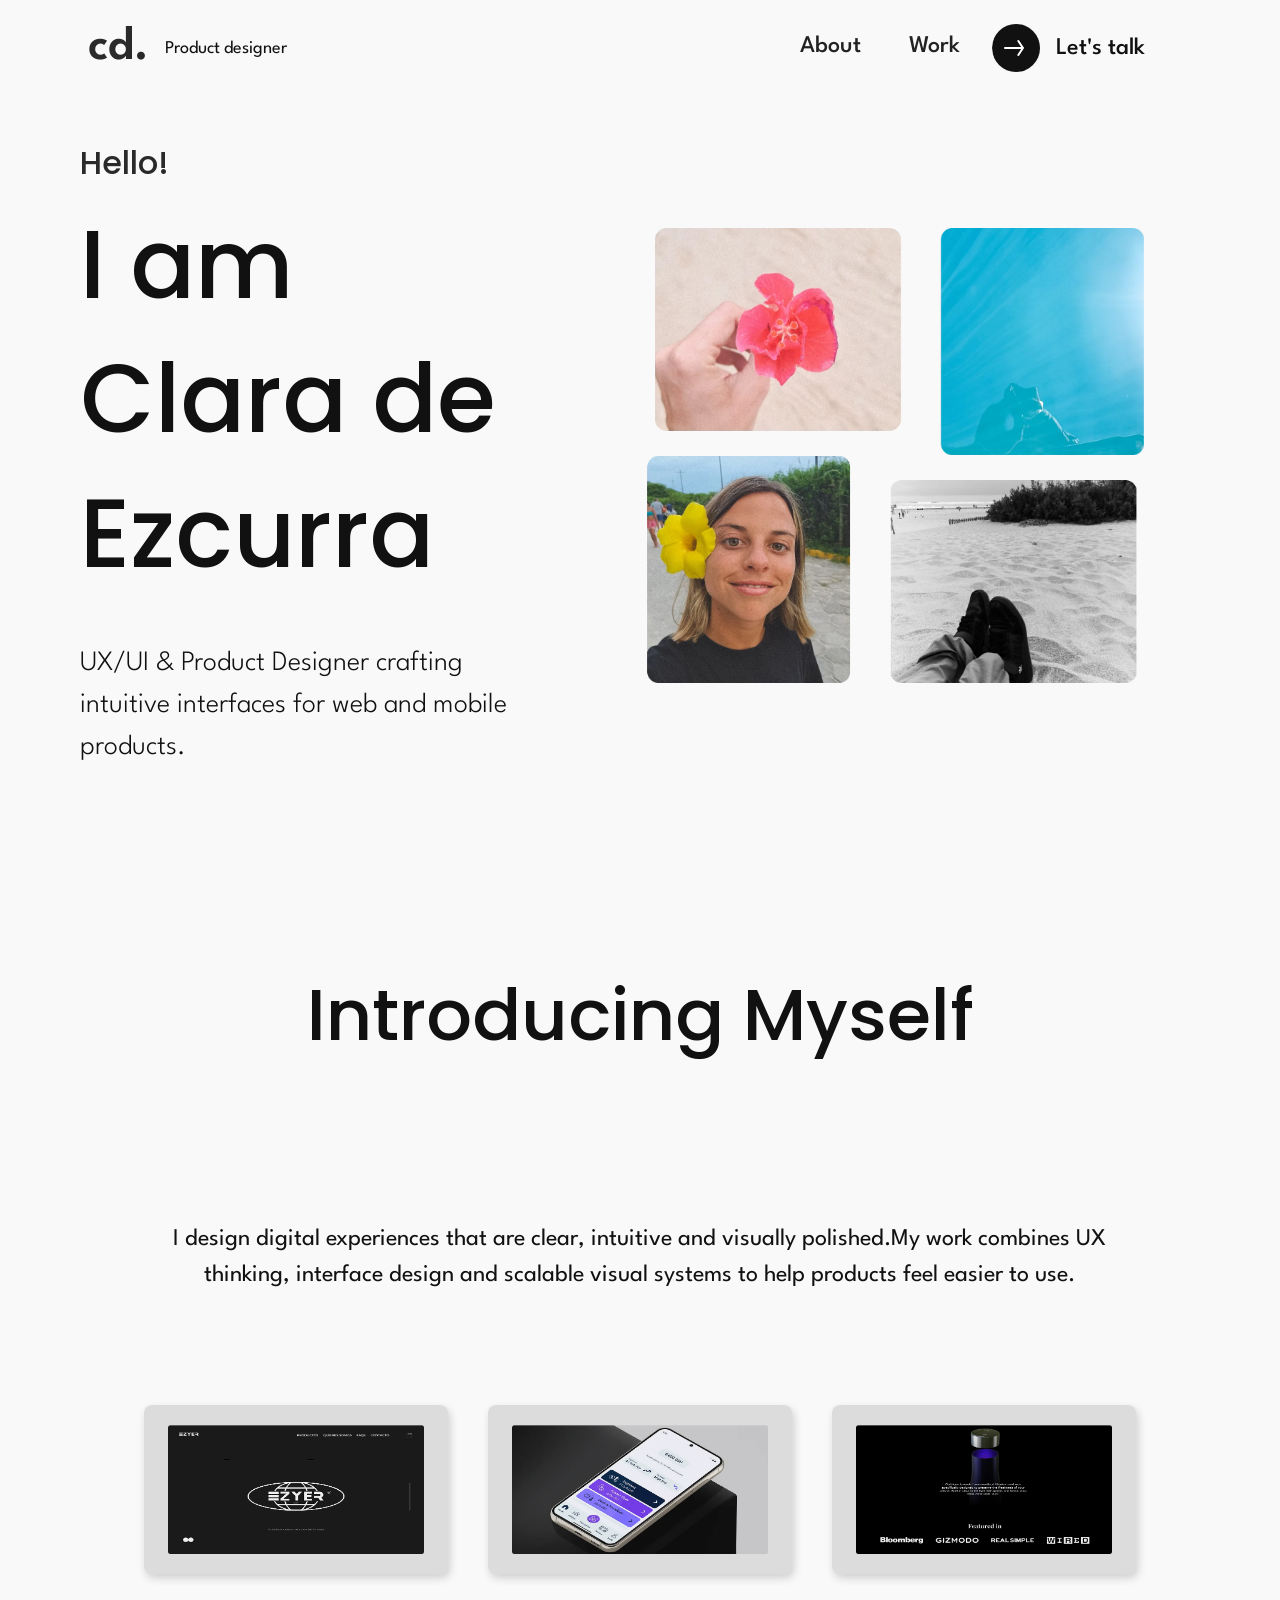
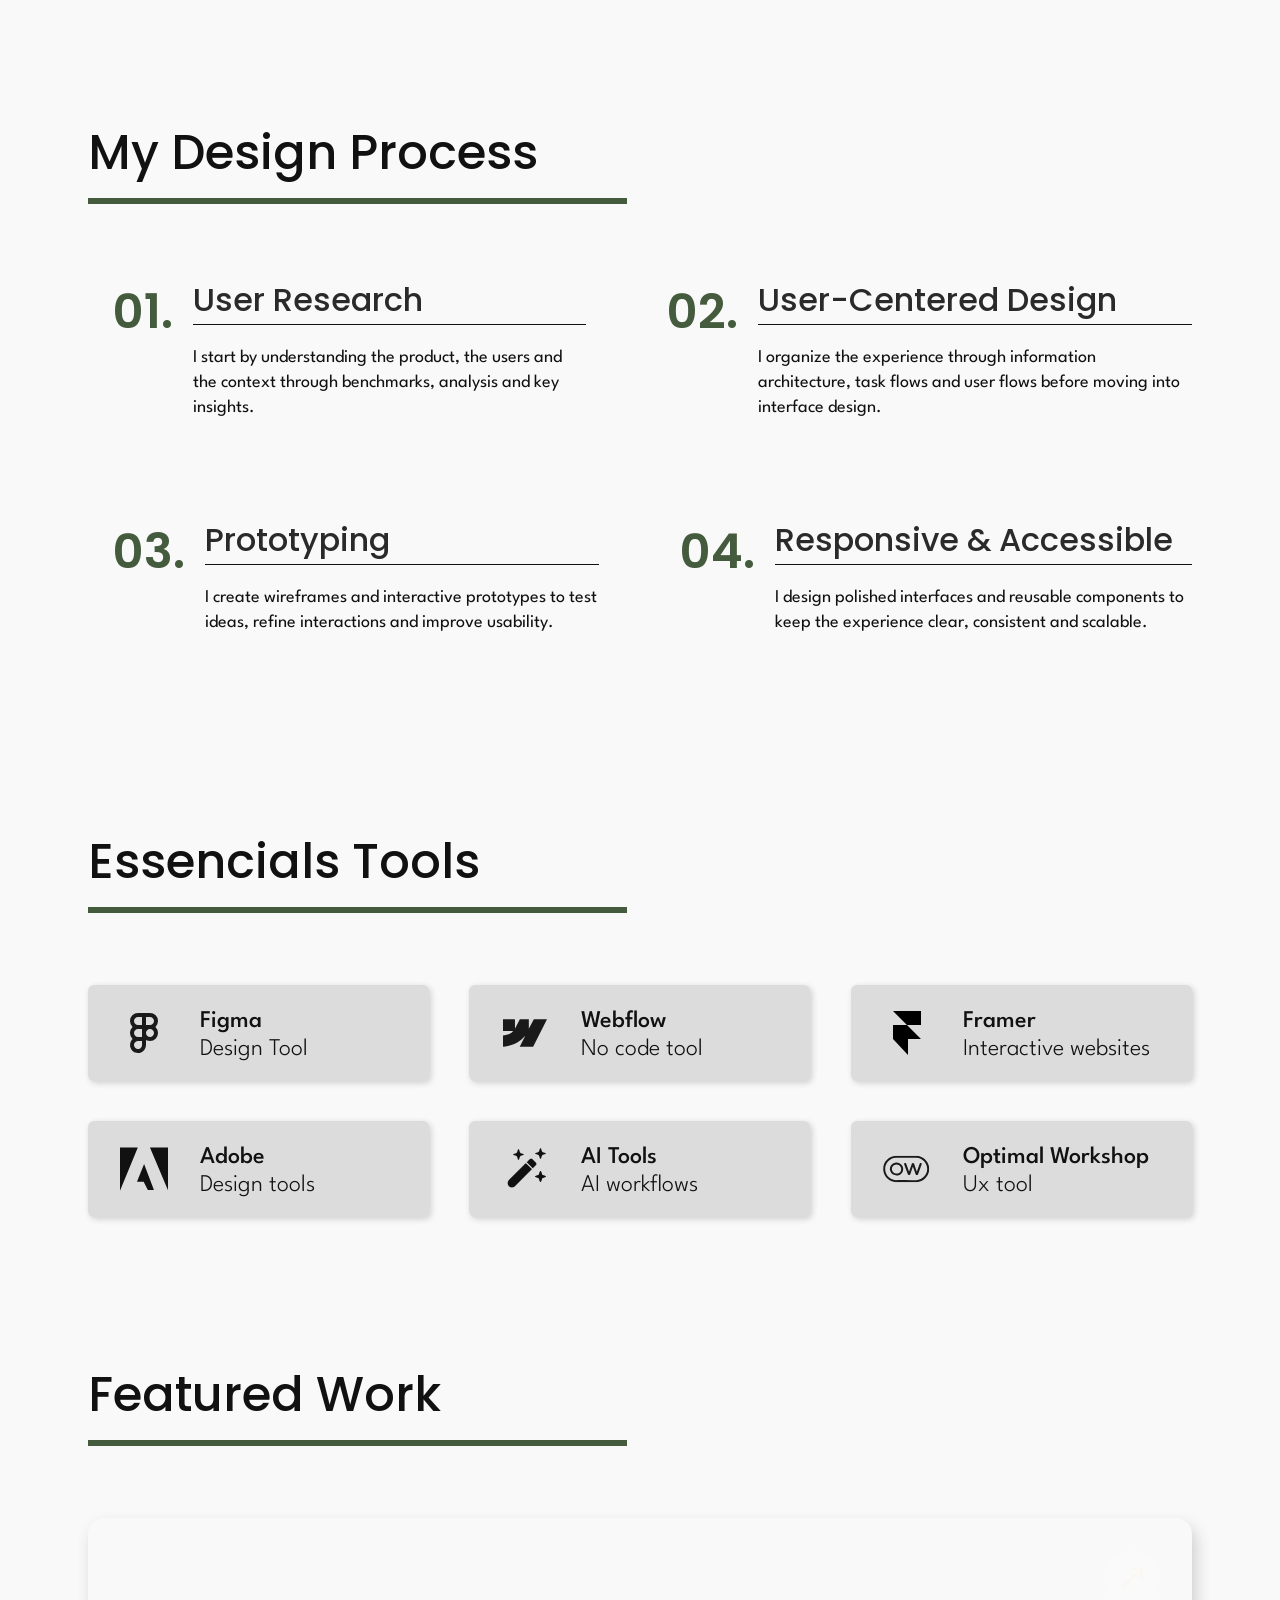
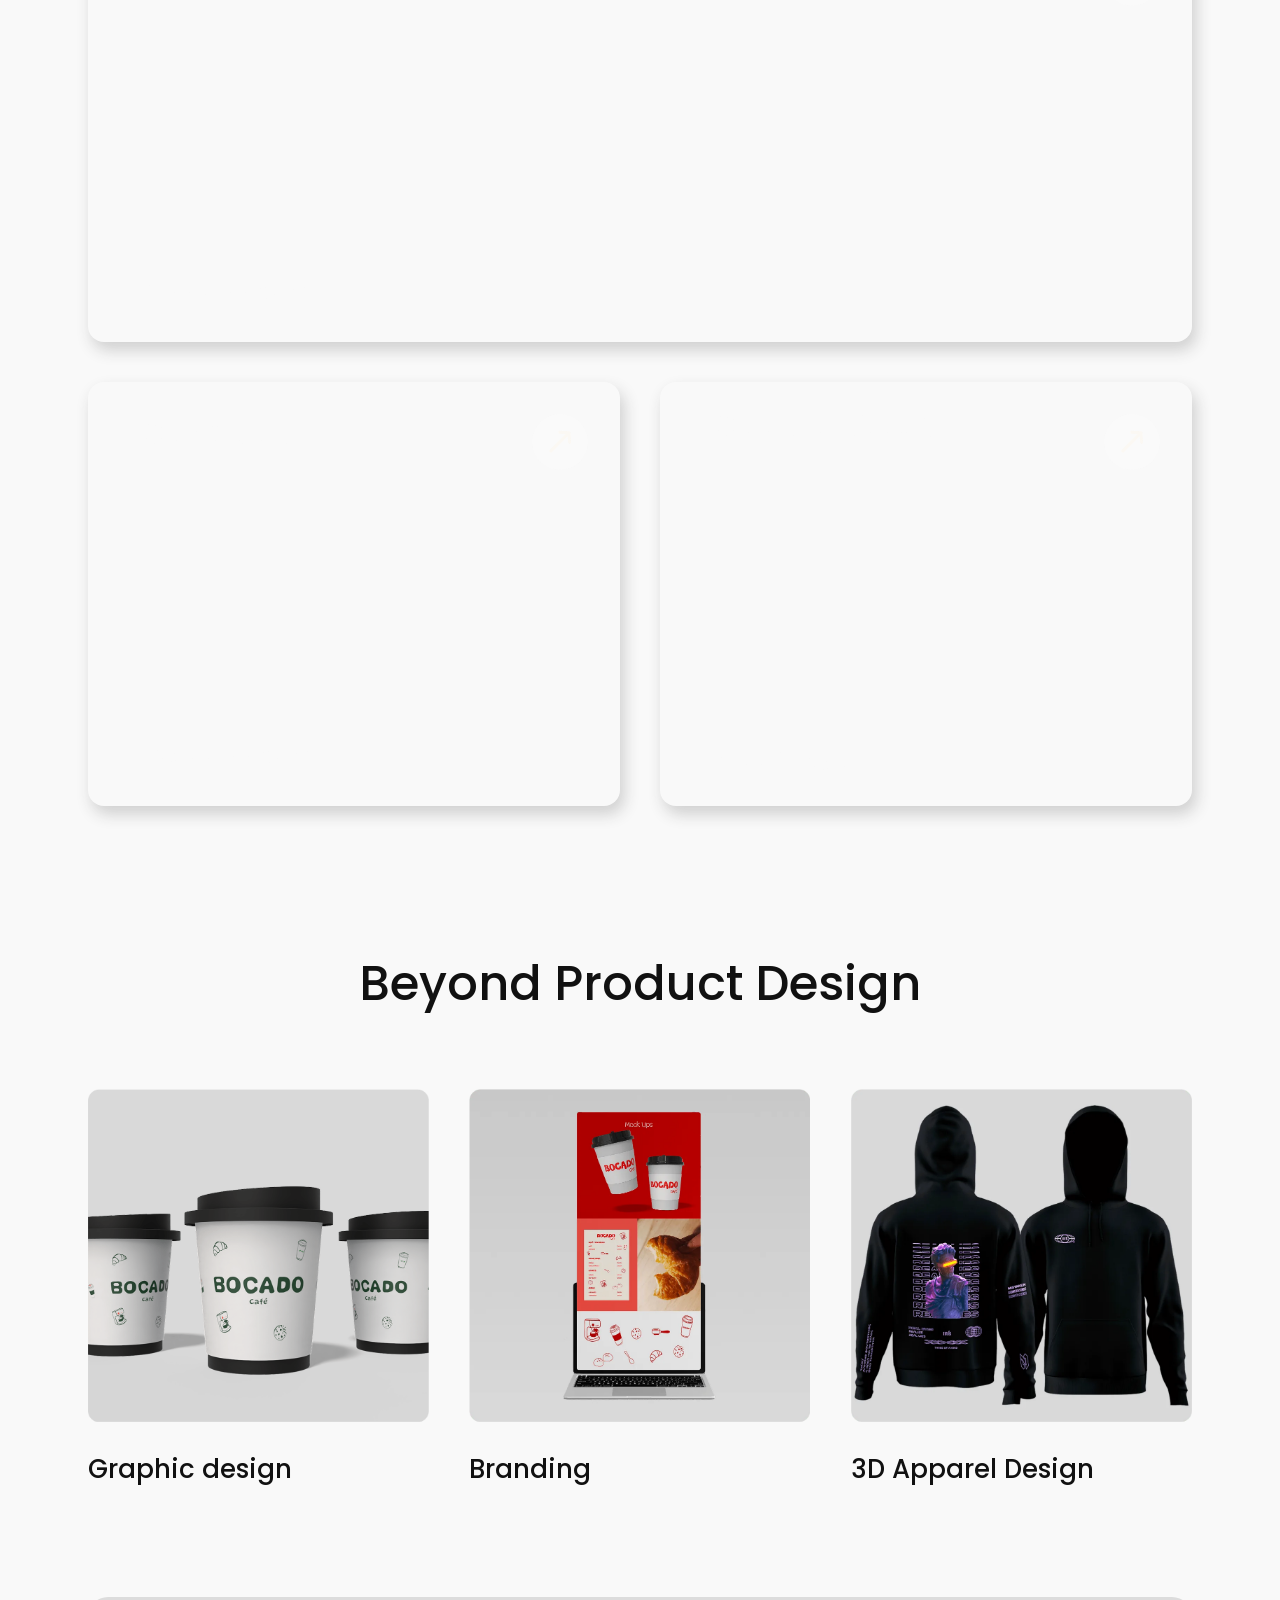
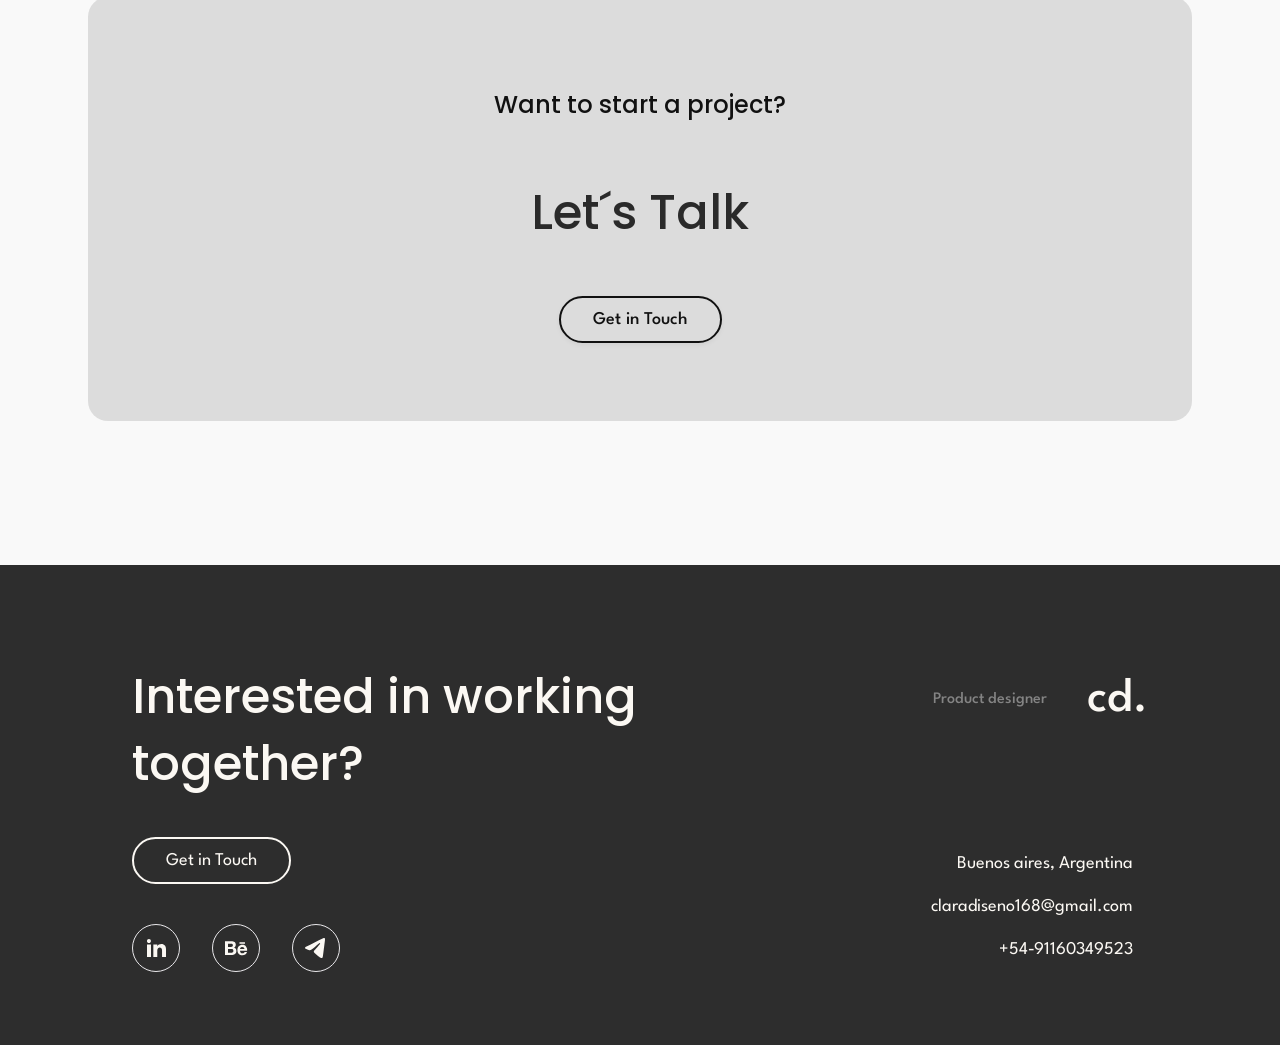
==== commit fb124436: "Fondo y margen superior de cada página como en Webflow Co-Authored-By: Claude Opus 5.5 <noreply@anth" ====
--- a/index.html
+++ b/index.html
@@ -19,7 +19,7 @@
 <link rel="stylesheet" href="/css/site.css">
 
 </head>
-<body data-hide-on-scroll>
+<body class="body" data-hide-on-scroll>
 <a class="skip-link" href="#main">Skip to content</a>
 <header class="navbar-4 w-nav">
   <div class="container-12 w-container">
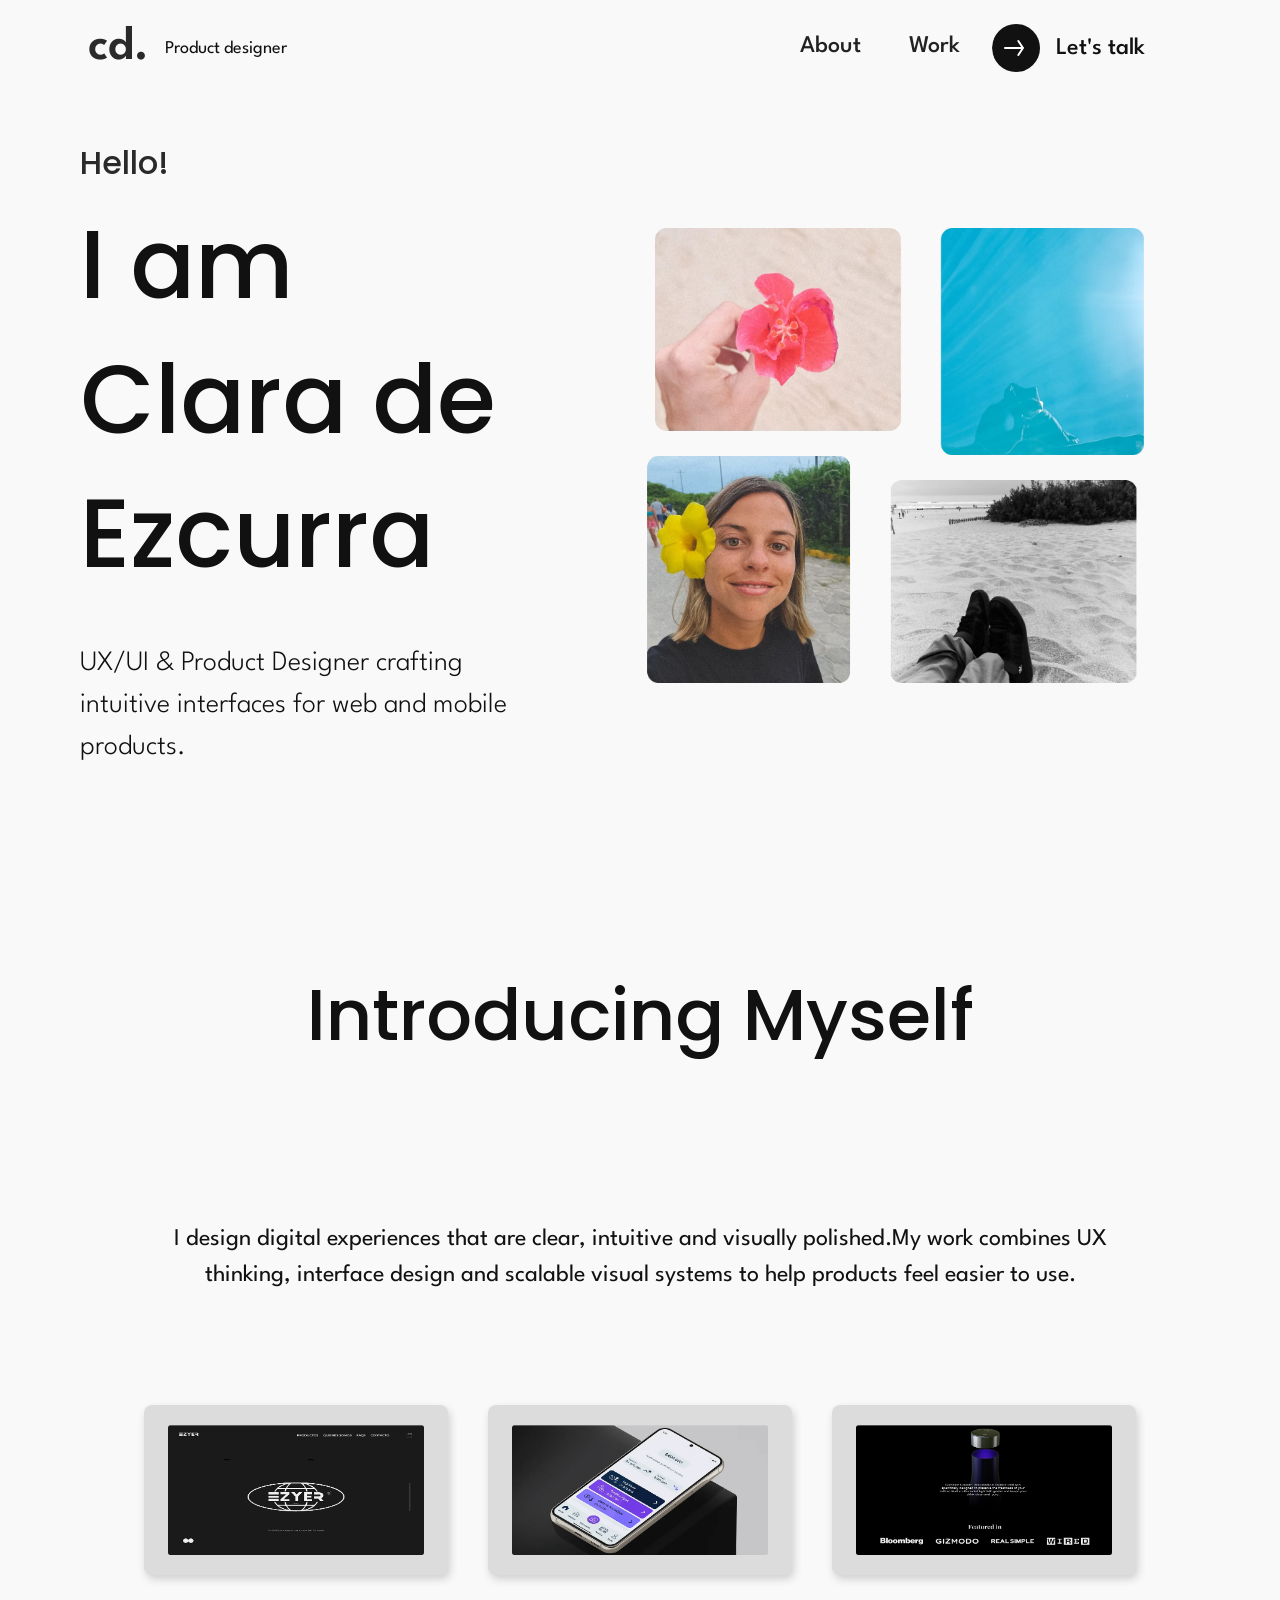
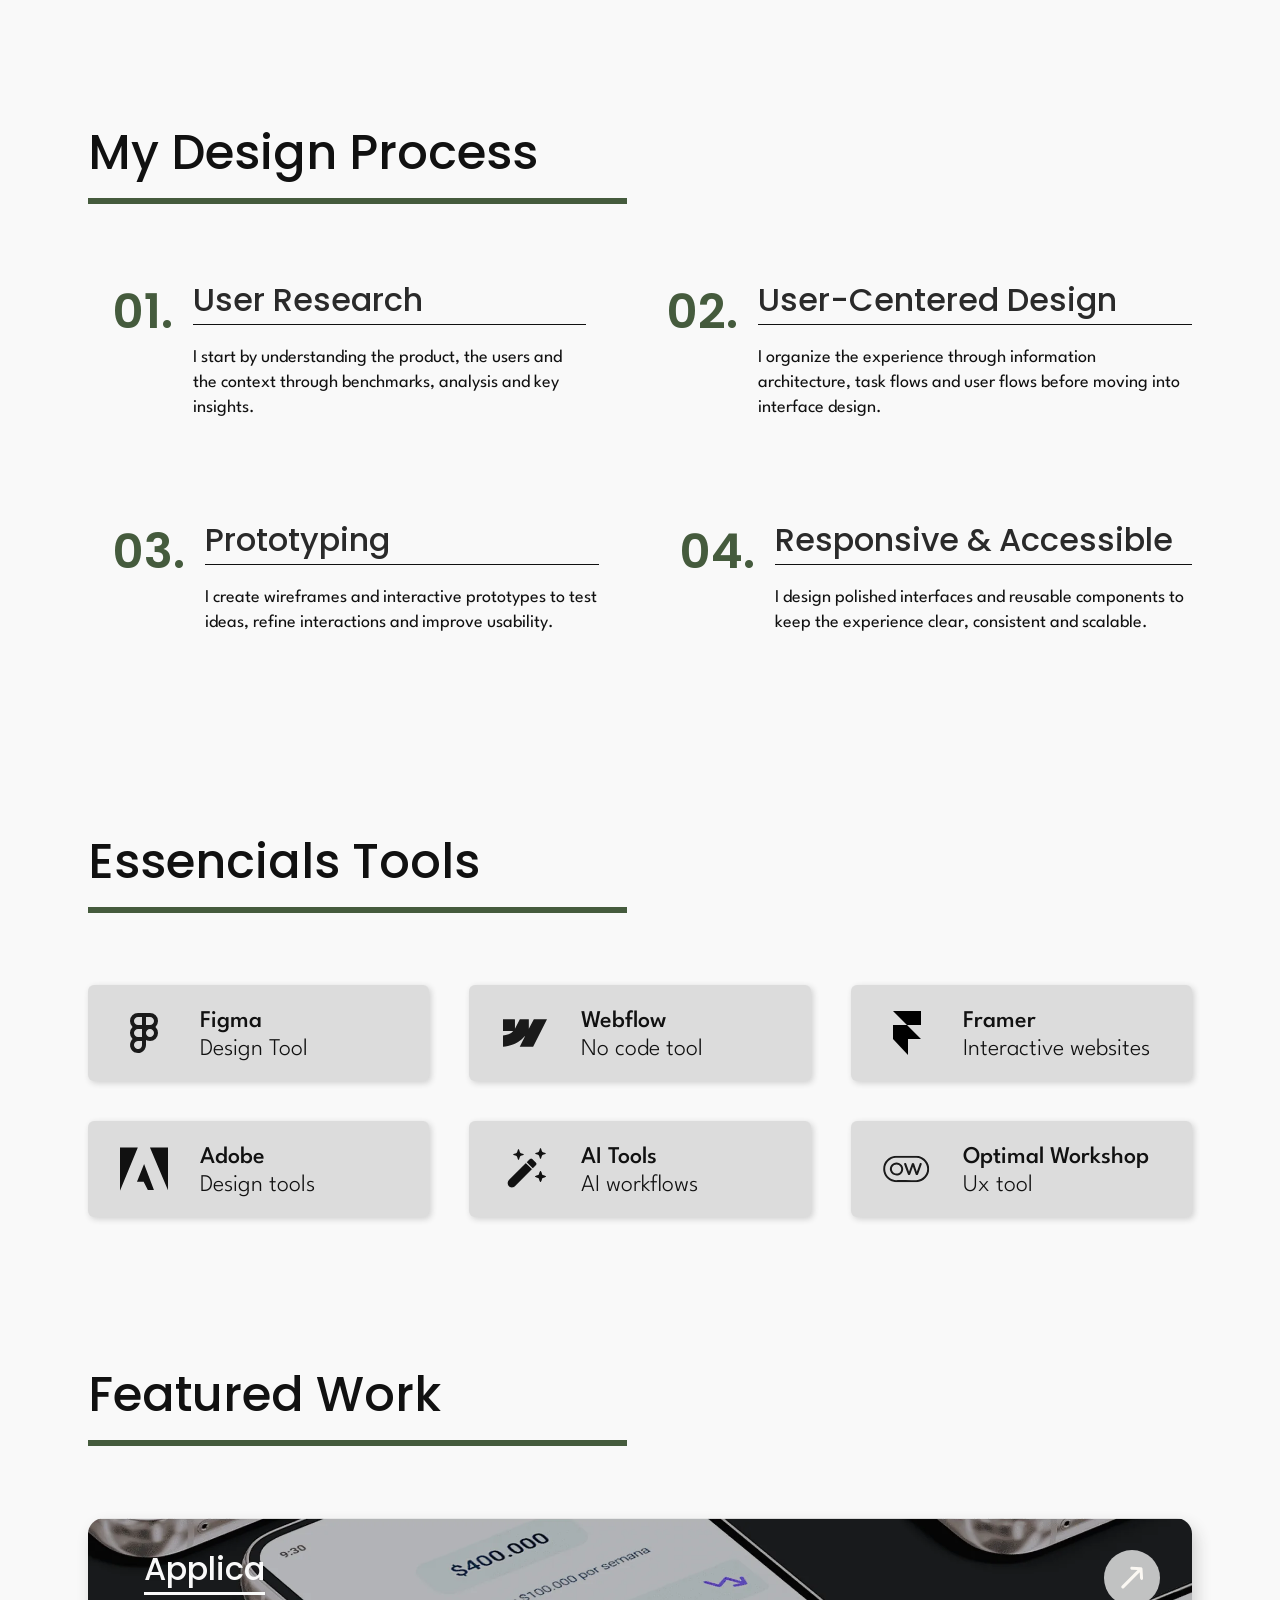
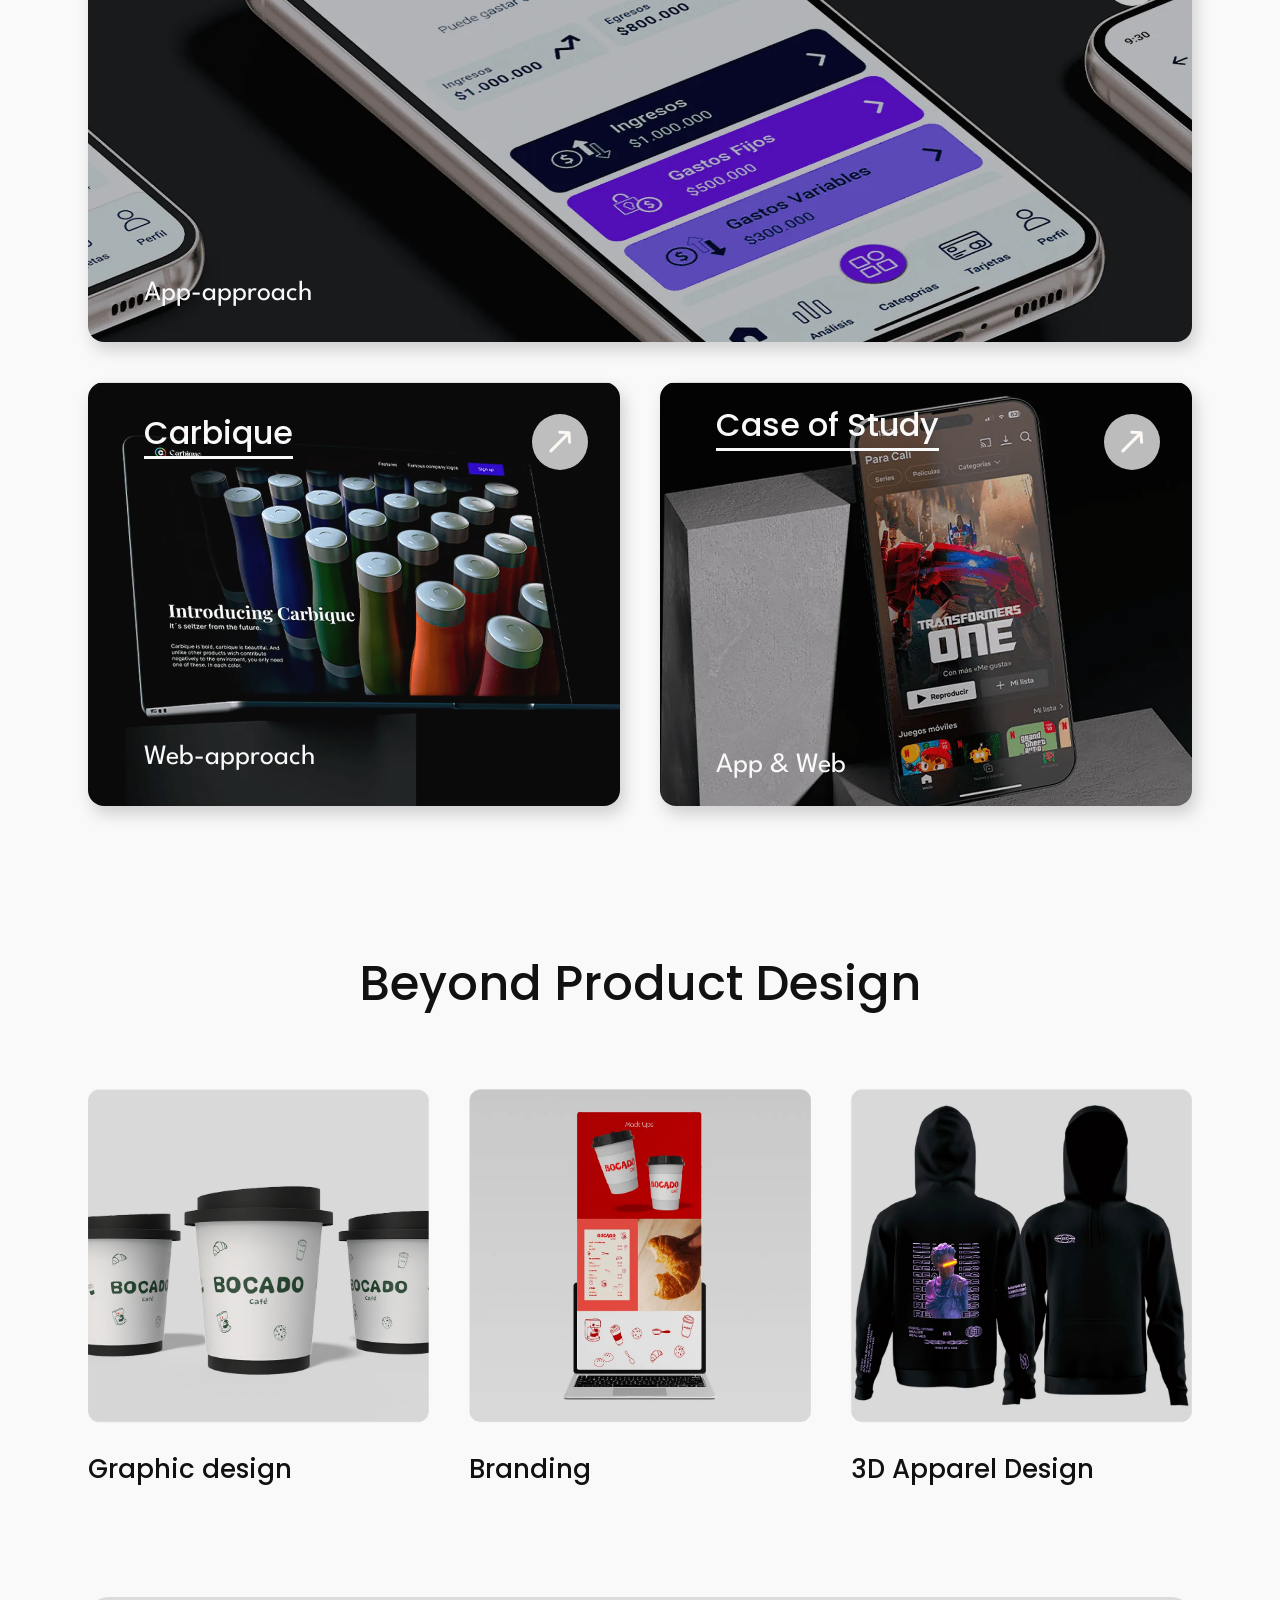
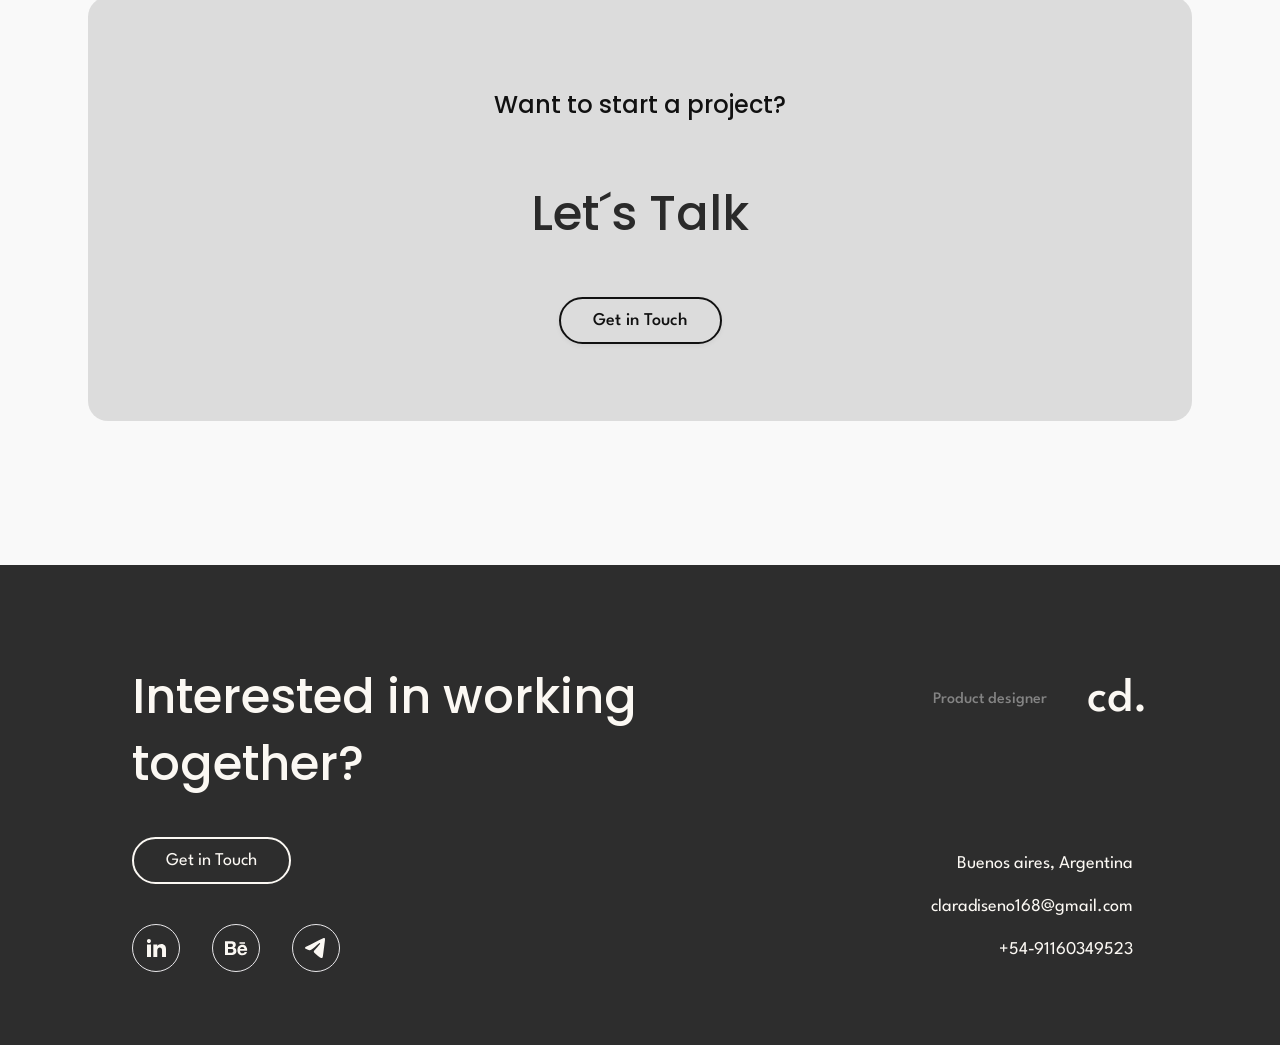
==== commit 0478d93b: "Botones de contacto abren Gmail con el destinatario cargado Co-Authored-By: Claude Opus 5.5 <noreply" ====
--- a/index.html
+++ b/index.html
@@ -31,9 +31,9 @@
       <a href="/about-me" class="nav-link w-nav-link">About</a>
       <a href="/#work" class="nav-link w-nav-link">Work</a>
       <div class="w-layout-hflex flex-block-48">
-        <a href="mailto:claradiseno168@gmail.com" class="button4-3 w-inline-block">
+        <a href="https://mail.google.com/mail/?view=cm&amp;fs=1&amp;to=claradiseno168@gmail.com" class="button4-3 w-inline-block" target="_blank" rel="noopener">
           <div class="button4_circle-3"><img src="/assets/6a122b95b4c33bf17f386be2.svg" class="button2_icon-2" alt="" loading="eager" fetchpriority="high" decoding="async"></div>
-          <div class="button4_text-3">Let's talk</div>
+          <div class="button4_text-3">Let's talk<span class="sr-only"> (opens Gmail in a new tab)</span></div>
           <div class="button4_bg-2" aria-hidden="true"></div>
         </a>
       </div>
@@ -209,7 +209,7 @@
   <div class="w-layout-vflex flex-block-29">
     <p class="heading-26 as-h5">Want to start a project?</p>
     <h2 id="cta-title" class="heading-28 as-h1">Let´s Talk</h2>
-    <a href="mailto:claradiseno168@gmail.com" class="button w-button">Get in Touch</a>
+    <a href="https://mail.google.com/mail/?view=cm&amp;fs=1&amp;to=claradiseno168@gmail.com" class="button w-button" target="_blank" rel="noopener">Get in Touch<span class="sr-only"> (opens Gmail in a new tab)</span></a>
   </div>
 </section>
 </main>
@@ -218,7 +218,7 @@
     <div class="w-layout-blockcontainer container-left-footer w-container">
       <div class="wrapper-get-in-touch">
         <h2 class="heading-15 as-h1">Interested in working together?</h2>
-        <a href="mailto:claradiseno168@gmail.com" class="footer-button w-button">Get in Touch</a>
+        <a href="https://mail.google.com/mail/?view=cm&amp;fs=1&amp;to=claradiseno168@gmail.com" class="footer-button w-button" target="_blank" rel="noopener">Get in Touch<span class="sr-only"> (opens Gmail in a new tab)</span></a>
         <ul class="w-layout-hflex wrapper-figma" role="list" style="list-style:none;margin:0;padding:0">
           <li><a href="https://www.linkedin.com/in/clara-de-ezcurra-6296ba208/" class="w-inline-block" target="_blank" rel="noopener"><img src="/assets/67b89d28336baea608632e98.svg" class="image-10" alt="LinkedIn (opens in a new tab)" loading="lazy" decoding="async"></a></li>
           <li><a href="https://www.behance.net/claradiseo" class="w-inline-block" target="_blank" rel="noopener"><img src="/assets/67b89d60f9a79e5d617b1d8a.svg" class="image-12" alt="Behance (opens in a new tab)" loading="lazy" decoding="async"></a></li>
--- a/css/base.css
+++ b/css/base.css
@@ -55,10 +55,11 @@
 
 /* ---------- Animaciones (equivalentes a las interacciones de Webflow) ---------- */
 /* Aparición al hacer scroll: se activa solo si hay JS y el usuario no pidió reducir movimiento */
-.js-motion [data-reveal]{opacity:0;transform:translate3d(0,60px,0);will-change:transform,opacity}
-.js-motion [data-reveal].is-revealed{opacity:1;transform:none;
-  transition:transform var(--rv-dur,1200ms) cubic-bezier(.165,.84,.44,1) var(--rv-delay,0ms),
-             opacity var(--rv-dur,1200ms) ease-in var(--rv-delay,0ms)}
+.js-motion [data-reveal]{opacity:0;translate:0 60px;will-change:translate,opacity}
+.js-motion [data-reveal].is-revealed{opacity:1;translate:none;
+  transition:translate var(--rv-dur,1200ms) cubic-bezier(.165,.84,.44,1) var(--rv-delay,0ms),
+             opacity var(--rv-dur,1200ms) ease-in var(--rv-delay,0ms),
+             scale .3s ease-in-out 0s}
 [data-reveal="1"]{--rv-dur:1100ms;--rv-delay:300ms}
 [data-reveal="2"]{--rv-dur:1000ms;--rv-delay:600ms}
 [data-reveal="3"]{--rv-dur:1000ms;--rv-delay:900ms}
@@ -69,8 +70,8 @@
 [data-hide-on-scroll].nav-hidden .w-nav:focus-within{transform:none}
 
 /* Hover en cards de proyectos */
-.hover-zoom{transition:transform .3s ease-in-out}
-@media (hover:hover){.hover-zoom:hover,.hover-zoom:focus-visible{transform:scale(1.05)}}
+.hover-zoom{transition:scale .3s ease-in-out}
+@media (hover:hover){.hover-zoom:hover,.hover-zoom:focus-visible{scale:1.05}}
 
 /* Parallax con el mouse */
 [data-parallax]{transition:transform .15s linear;will-change:transform}
@@ -93,5 +94,5 @@
 @media (prefers-reduced-motion:reduce){
   *,*::before,*::after{animation-duration:.01ms!important;animation-iteration-count:1!important;transition-duration:.01ms!important;scroll-behavior:auto!important}
   [data-hide-on-scroll].nav-hidden .w-nav{transform:none}
-  .hover-zoom:hover{transform:none}
+  .hover-zoom:hover{scale:none}
 }
--- a/css/site.css
+++ b/css/site.css
@@ -37,7 +37,7 @@
 .text-medium-2{color:#545454;font-size:18px;line-height:150%;font-weight:400}
 .contenedor.tools-2{display:flex;margin-top:0px;margin-right:auto;margin-left:auto}
 .div-block-22{display:flex;flex-direction:row;justify-content:center;flex-wrap:nowrap;align-items:center}
-.banner.applica{width:100%;height:428px;background-image:@img_68d440140162e6ca90cc3642;background-size:cover}
+.banner.applica{width:100%;height:428px;background-image:url('/assets/68d440140162e6ca90cc3642.webp');background-size:cover}
 .vectors-wrapper{display:flex;width:12px;height:7.226146697998047px;justify-content:center;align-items:center;text-decoration:none;object-fit:cover}
 .paragraph-3{margin-bottom:0px;font-size:24px;line-height:120%}
 .button4_text-2{position:relative;z-index:1}
@@ -63,7 +63,7 @@
 .heading-28{font-size:48px;font-weight:500}
 .banner.case-of-study{width:100%}
 .ux-ui-section{position:static;display:flex;height:336px;max-height:336px;margin-top:0px;justify-content:center;align-items:center;background-color:var(--card-1)}
-.banner.case{background-image:@img_6902260d257944229fbe5163}
+.banner.case{background-image:url('/assets/6902260d257944229fbe5163.webp')}
 .subtitulo{color:var(--text-secondary);font-size:18px;line-height:150%;font-weight:400}
 .body-3{margin-top:96px;background-color:var(--bg)}
 .div-block-33{display:flex;padding-top:6px;padding-right:6px;padding-bottom:6px;padding-left:6px;justify-content:center;align-items:center}
@@ -175,7 +175,7 @@
 .heading-9{display:flex;min-height:64px;margin-top:0px;margin-bottom:0px;justify-content:flex-start;align-items:flex-start;font-weight:500}
 .flex-block-29{justify-content:center;align-items:center;grid-column-gap:40px;grid-row-gap:40px}
 .flex-block-4{max-width:none;margin-right:auto;margin-bottom:0px;margin-left:auto;padding-left:0px;justify-content:center;align-items:center;grid-column-gap:8px;grid-row-gap:8px}
-.banner{height:428px;justify-content:center;align-items:center;background-image:@img_68db194a98b6cefa9fee220b;background-position:50% 50%;background-size:cover;background-repeat:no-repeat}
+.banner{height:428px;justify-content:center;align-items:center;background-image:url('/assets/68db194a98b6cefa9fee220b.webp');background-position:50% 50%;background-size:cover;background-repeat:no-repeat}
 .card.product-desing{height:420px;margin-bottom:0px;justify-content:space-between;background-color:var(--card-3)}
 .div-block-7{display:flex;flex-direction:column;flex-wrap:nowrap;align-items:flex-start;grid-column-gap:40px;grid-row-gap:40px}
 .div-block-29{display:flex;margin-right:auto;margin-left:auto;flex-direction:row;justify-content:center;flex-wrap:nowrap;align-items:center;grid-column-gap:8px;grid-row-gap:8px}
@@ -314,7 +314,7 @@
 .image-40{position:absolute;left:auto;top:32px;right:32px;bottom:auto;width:56px}
 .text-block-29{color:var(--bg);font-size:28px;line-height:120%;font-weight:400}
 .text-regular{display:flex;margin-bottom:0px;padding-bottom:0px;justify-content:flex-start;align-items:center;order:1;font-size:16px;line-height:150%;font-weight:400}
-.flex-block-20{position:relative;width:100%;height:424px;padding-top:32px;padding-right:56px;padding-bottom:32px;padding-left:56px;justify-content:flex-start;align-items:center;border-top-left-radius:16px;border-top-right-radius:16px;border-bottom-left-radius:16px;border-bottom-right-radius:16px;background-image:@img_68d2fb3621873a9c3c852795;background-position:50% 50%;background-size:cover;background-repeat:no-repeat;box-shadow:4px 8px 16px 0 hsla(0, 0.00%, 16.47%, 0.20);text-decoration:none}
+.flex-block-20{position:relative;width:100%;height:424px;padding-top:32px;padding-right:56px;padding-bottom:32px;padding-left:56px;justify-content:flex-start;align-items:center;border-top-left-radius:16px;border-top-right-radius:16px;border-bottom-left-radius:16px;border-bottom-right-radius:16px;background-image:url('/assets/68d2fb3621873a9c3c852795.webp');background-position:50% 50%;background-size:cover;background-repeat:no-repeat;box-shadow:4px 8px 16px 0 hsla(0, 0.00%, 16.47%, 0.20);text-decoration:none}
 .container-15{display:flex;max-width:100%;margin-top:0px;margin-right:0px;margin-bottom:0px;margin-left:0px;padding-right:88px;padding-left:88px;flex-direction:column;justify-content:center;flex-wrap:nowrap;align-items:center;grid-column-gap:72px;grid-row-gap:72px}
 .text-light{font-family:var(--font-text);line-height:150%;font-weight:400}
 .div-block-16{margin-left:auto}
@@ -347,7 +347,7 @@
 .nav-menu-2{display:flex;grid-column-gap:16px;grid-row-gap:16px}
 .linea-titulo{width:400px;height:6px;max-height:6px;max-width:100vw;margin-right:auto;margin-left:0px;justify-content:flex-start;align-items:center;background-color:var(--card-1)}
 .text-block-39{display:flex;margin-right:auto;justify-content:flex-start;align-items:center;font-family:Poppins;font-size:64px;line-height:150%}
-.flex-block-23{position:relative;width:50%;height:424px;padding-top:32px;padding-right:56px;padding-bottom:32px;padding-left:56px;border-top-left-radius:16px;border-top-right-radius:16px;border-bottom-left-radius:16px;border-bottom-right-radius:16px;background-image:@img_68d2ff055b33ce891832ef41;background-position:50% 50%;background-size:cover;background-repeat:no-repeat;box-shadow:4px 8px 16px 0 hsla(0, 0.00%, 16.47%, 0.20);text-decoration:none}
+.flex-block-23{position:relative;width:50%;height:424px;padding-top:32px;padding-right:56px;padding-bottom:32px;padding-left:56px;border-top-left-radius:16px;border-top-right-radius:16px;border-bottom-left-radius:16px;border-bottom-right-radius:16px;background-image:url('/assets/68d2ff055b33ce891832ef41.webp');background-position:50% 50%;background-size:cover;background-repeat:no-repeat;box-shadow:4px 8px 16px 0 hsla(0, 0.00%, 16.47%, 0.20);text-decoration:none}
 .text-light.medium{font-family:var(--font-text);font-weight:500}
 .heading-6{font-weight:500}
 .button4{position:relative;z-index:1;display:flex;overflow:hidden;width:200px;height:56px;padding-right:8px;padding-left:0px;justify-content:flex-start;align-items:center;grid-column-gap:16px;border-top-left-radius:99px;border-top-right-radius:99px;border-bottom-left-radius:99px;border-bottom-right-radius:99px;text-decoration:none}
@@ -504,7 +504,7 @@
 .imagenes-proyecto{width:1128px;max-width:none;margin-right:auto;margin-left:auto;flex-direction:row;justify-content:center;flex-wrap:nowrap;align-items:center;grid-column-gap:24px;grid-row-gap:24px}
 .heading-14{margin-top:24px;margin-right:auto;margin-bottom:24px;padding-left:0px;font-size:32px;line-height:120%;font-weight:500}
 .more-about-me-8{margin-top:0px;margin-bottom:0px;font-family:League Spartan, sans-serif;color:var(--boton-texto);font-size:14px;line-height:150%;font-weight:500;text-align:center;text-decoration:none}
-.case-of-study{position:relative;width:50%;height:424px;padding-top:24px;padding-right:56px;padding-bottom:24px;padding-left:56px;border-top-left-radius:16px;border-top-right-radius:16px;border-bottom-left-radius:16px;border-bottom-right-radius:16px;background-image:@img_68d30041a1be363bea9bed73;background-position:50% 50%;background-size:cover;background-repeat:no-repeat;box-shadow:4px 8px 16px 0 hsla(0, 0.00%, 16.47%, 0.20);text-decoration:none}
+.case-of-study{position:relative;width:50%;height:424px;padding-top:24px;padding-right:56px;padding-bottom:24px;padding-left:56px;border-top-left-radius:16px;border-top-right-radius:16px;border-bottom-left-radius:16px;border-bottom-right-radius:16px;background-image:url('/assets/68d30041a1be363bea9bed73.webp');background-position:50% 50%;background-size:cover;background-repeat:no-repeat;box-shadow:4px 8px 16px 0 hsla(0, 0.00%, 16.47%, 0.20);text-decoration:none}
 .logo-2{display:flex;padding-top:0px;padding-right:0px;padding-bottom:0px;padding-left:0px;align-items:center;color:#1a1a1a;font-weight:600;text-decoration:none;text-decoration-color:#2d2d2d;text-decoration-style:solid;text-decoration-thickness:2px;text-underline-position:under}
 .linea-footer.abajo{margin-top:32px;margin-bottom:0px;background-color:var(--bg-banner);color:var(--bg-banner)}
 .text-block-37{line-height:150%}
@@ -918,7 +918,7 @@
 .text-block-29{font-size:20px}
 .heading-section.graphic{font-size:40px}
 .text-regular{font-size:14px}
-.flex-block-20{height:296px;padding-top:24px;padding-bottom:24px;padding-left:16px;border-top-left-radius:12px;border-top-right-radius:12px;border-bottom-left-radius:12px;border-bottom-right-radius:12px;background-image:linear-gradient(to bottom, rgba(0,0,0,0.50),rgba(0,0,0,0.50)), @img_68d2fb3621873a9c3c852795;background-position:0px 0px, 50% 50%;background-size:auto, cover;background-repeat:repeat, no-repeat}
+.flex-block-20{height:296px;padding-top:24px;padding-bottom:24px;padding-left:16px;border-top-left-radius:12px;border-top-right-radius:12px;border-bottom-left-radius:12px;border-bottom-right-radius:12px;background-image:linear-gradient(to bottom, rgba(0,0,0,0.50),rgba(0,0,0,0.50)), url('/assets/68d2fb3621873a9c3c852795.webp');background-position:0px 0px, 50% 50%;background-size:auto, cover;background-repeat:repeat, no-repeat}
 .flex-block-11{margin-top:-16px;padding-right:8px;grid-column-gap:24px;grid-row-gap:24px}
 .div-block-31{display:inline-flex;margin-top:32px;margin-bottom:48px;justify-content:center;align-items:center;text-align:left}
 .banner.carbiqiue{height:280px}
@@ -932,7 +932,7 @@
 .div-block-15{grid-column-gap:4px;grid-row-gap:4px}
 .boton-see-full{margin-left:0px;padding-top:6px;padding-right:12px;padding-bottom:6px;padding-left:12px}
 .nav-menu-2{z-index:1;width:auto;height:1000px;margin-top:0px;margin-right:16px;margin-bottom:0px;margin-left:16px;flex-direction:column;justify-content:center;flex-wrap:nowrap;align-items:flex-start;grid-column-gap:0px;grid-row-gap:0px;border-top-left-radius:0px;border-top-right-radius:0px;border-bottom-left-radius:0px;border-bottom-right-radius:0px;backdrop-filter:blur(5px)}
-.flex-block-23{width:100%;height:200px;padding-top:24px;padding-bottom:16px;border-top-left-radius:12px;border-top-right-radius:12px;border-bottom-left-radius:12px;border-bottom-right-radius:12px;background-image:linear-gradient(to bottom, rgba(0,0,0,0.50),rgba(0,0,0,0.50)), @img_68d2ff055b33ce891832ef41;background-position:0px 0px, 50% 50%;background-size:auto, cover;background-repeat:repeat, no-repeat}
+.flex-block-23{width:100%;height:200px;padding-top:24px;padding-bottom:16px;border-top-left-radius:12px;border-top-right-radius:12px;border-bottom-left-radius:12px;border-bottom-right-radius:12px;background-image:linear-gradient(to bottom, rgba(0,0,0,0.50),rgba(0,0,0,0.50)), url('/assets/68d2ff055b33ce891832ef41.webp');background-position:0px 0px, 50% 50%;background-size:auto, cover;background-repeat:repeat, no-repeat}
 .tool-figma.final{width:300px;max-height:64px;max-width:320px}
 .text-block-11{font-size:12px;line-height:140%}
 .image-9{width:32px}
@@ -1019,7 +1019,7 @@
 .image-3{max-width:100%}
 .imagenes-proyecto{max-width:343px;grid-column-gap:8px;grid-row-gap:8px}
 .heading-14{margin-top:16px;margin-bottom:16px;font-family:League Spartan;font-size:24px;font-weight:500}
-.case-of-study{width:100%;height:200px;padding-bottom:16px;border-top-left-radius:12px;border-top-right-radius:12px;border-bottom-left-radius:12px;border-bottom-right-radius:12px;background-image:linear-gradient(to bottom, rgba(0,0,0,0.50),rgba(0,0,0,0.50)), @img_68d30041a1be363bea9bed73;background-position:0px 0px, 50% 50%;background-size:auto, cover;background-repeat:repeat, no-repeat}
+.case-of-study{width:100%;height:200px;padding-bottom:16px;border-top-left-radius:12px;border-top-right-radius:12px;border-bottom-left-radius:12px;border-bottom-right-radius:12px;background-image:linear-gradient(to bottom, rgba(0,0,0,0.50),rgba(0,0,0,0.50)), url('/assets/68d30041a1be363bea9bed73.webp');background-position:0px 0px, 50% 50%;background-size:auto, cover;background-repeat:repeat, no-repeat}
 .logo-2{font-size:28px}
 .linea-footer.abajo{margin-top:24px}
 .text-block-25{font-size:12px}
